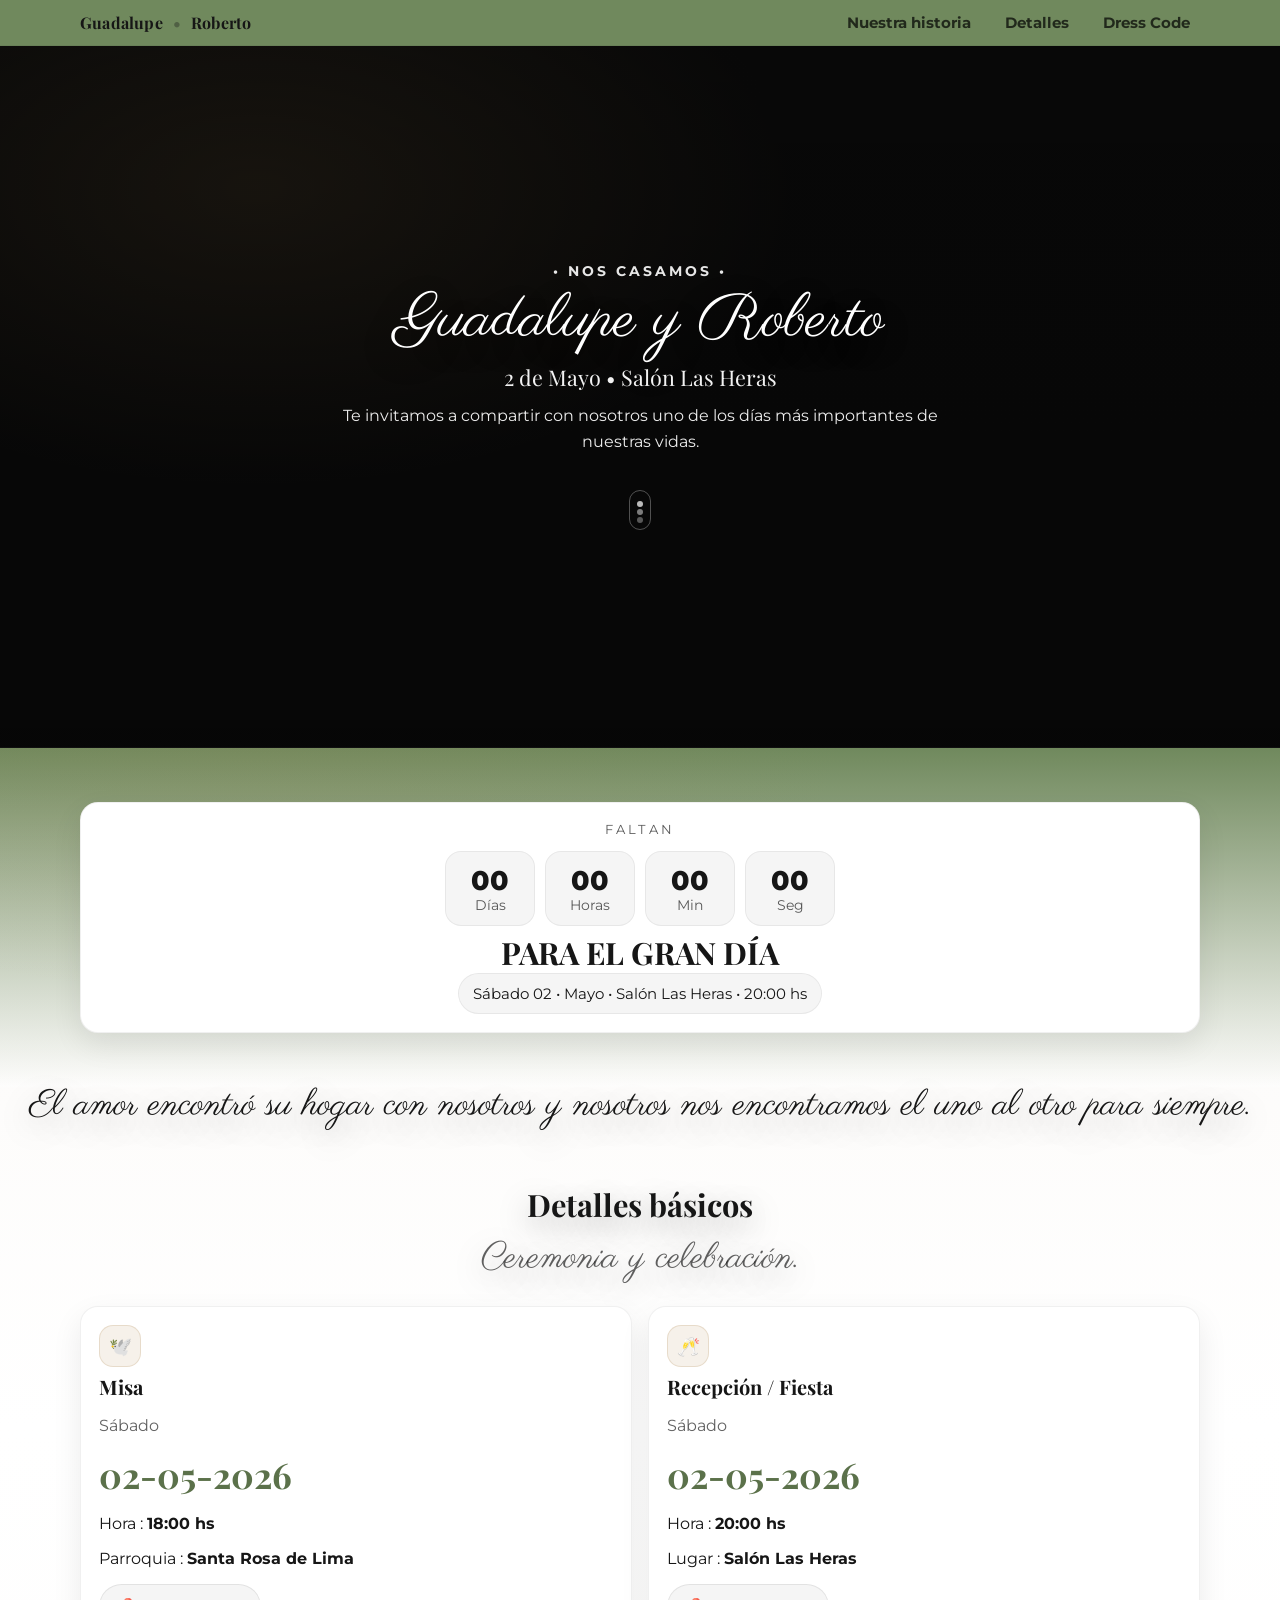
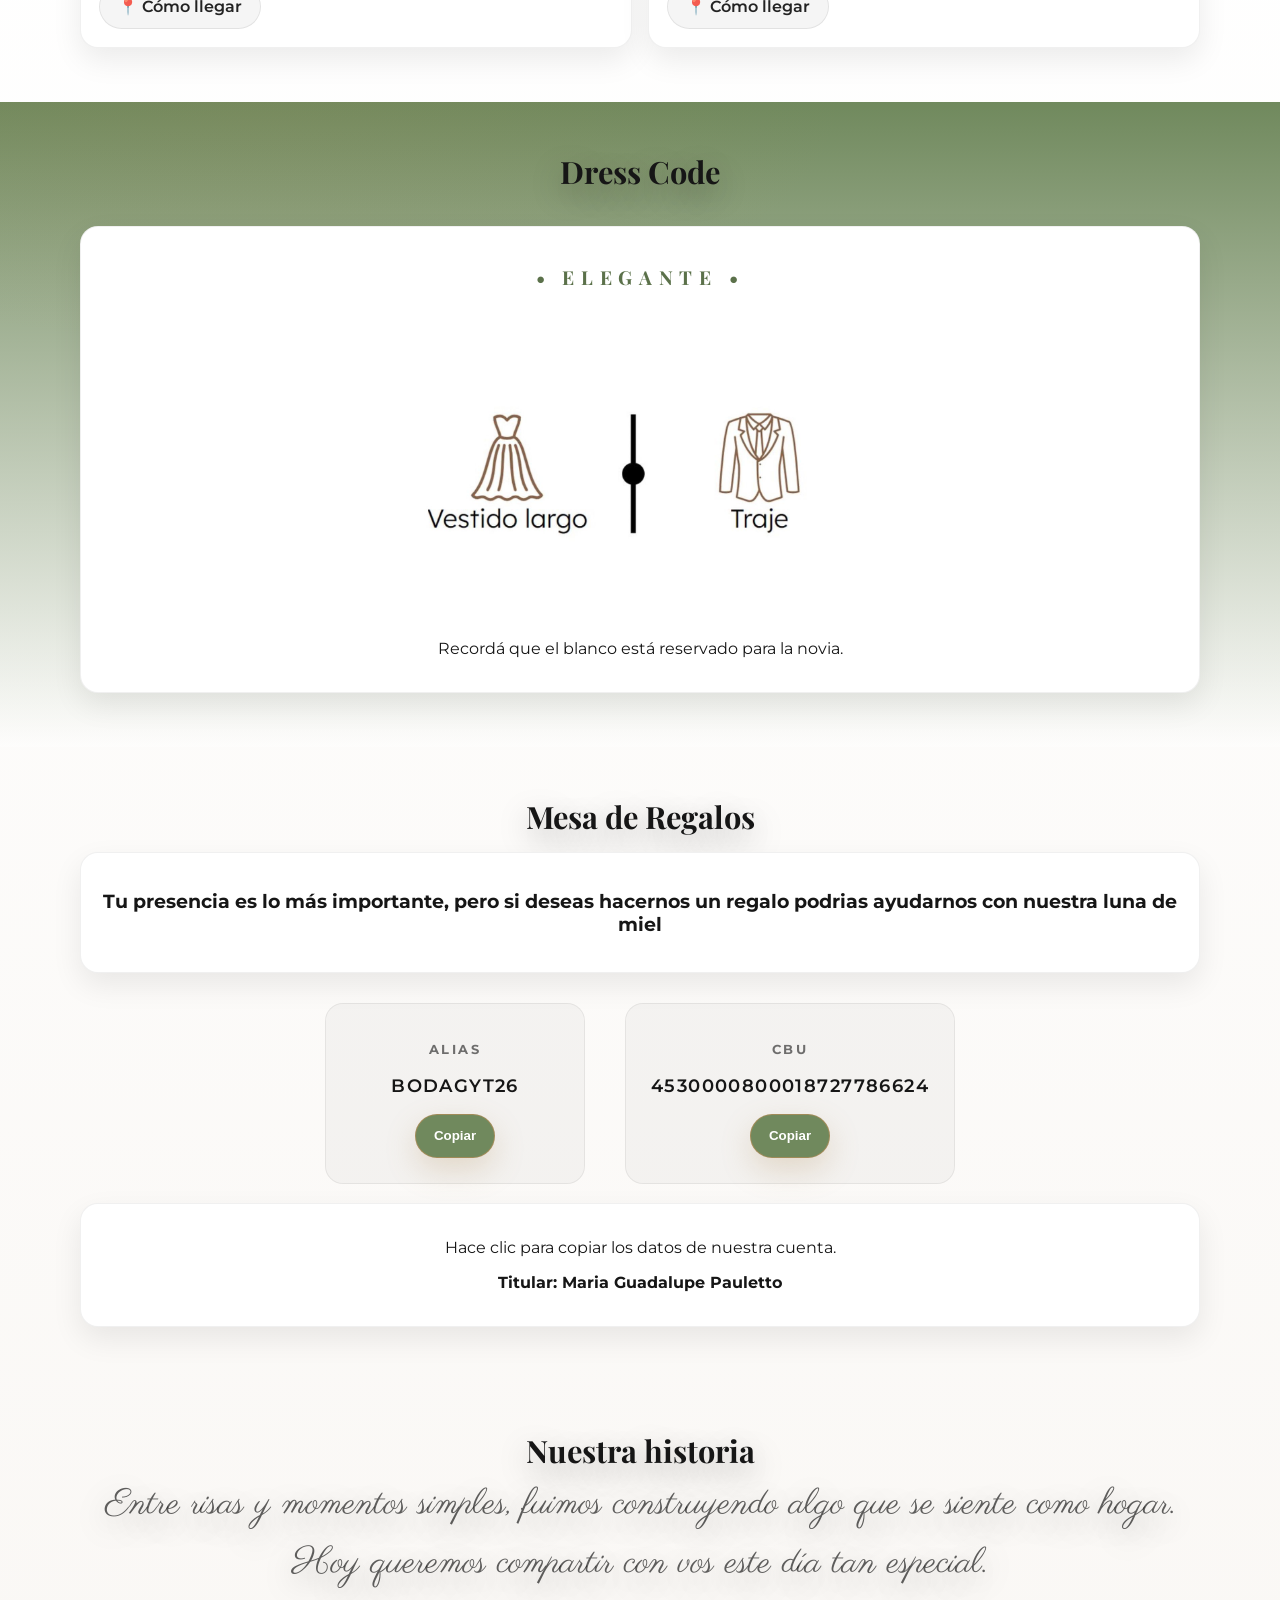
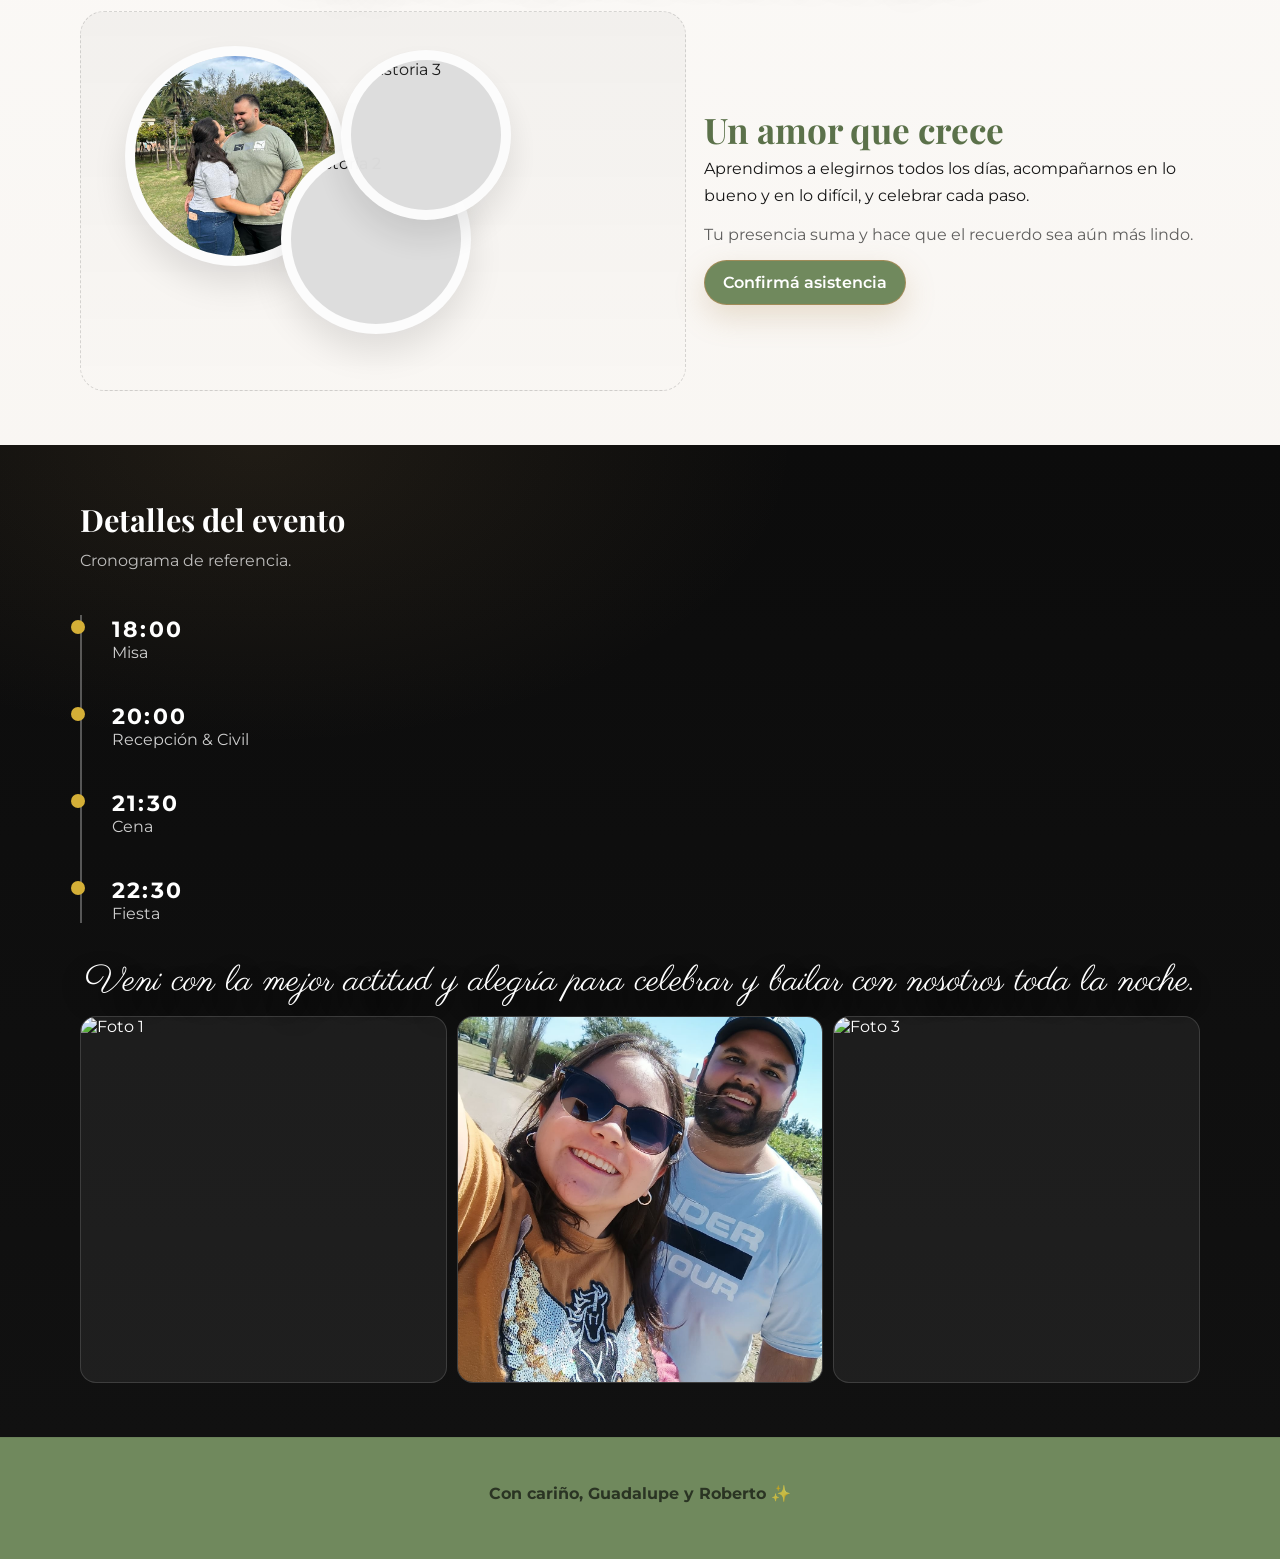
==== index.html @ 2543705d "Actualicé colores y cronograma" ====
<!DOCTYPE html>
<html lang="es">

<head>
  <meta charset="UTF-8" />
  <meta name="viewport" content="width=device-width, initial-scale=1.0" />
  <title>Invitación • Guadalupe y Roberto</title>

  <!-- Fuentes (Google Fonts) -->
  <link rel="preconnect" href="https://fonts.googleapis.com">
  <link rel="preconnect" href="https://fonts.gstatic.com" crossorigin>
  <link
    href="https://fonts.googleapis.com/css2?family=Montserrat:wght@300;400;600;700;800&family=Playfair+Display:wght@600;700&family=Parisienne&display=swap"
    rel="stylesheet">

  <!-- CSS -->
  <link rel="stylesheet" href="style.css" />
  <script>
    function copiarTexto(id, btn) {
      const texto = document.getElementById(id).innerText;

      navigator.clipboard.writeText(texto);

      btn.innerText = "Copiado ✔";
      setTimeout(() => {
        btn.innerText = "Copiar";
      }, 2000);
    }
  </script>
</head>


<body>

  <!-- TOPBAR -->
  <header class="topbar">
    <div class="container topbar__inner">
      <div class="brand">
        <span>Guadalupe</span>
        <span class="dot">•</span>
        <span>Roberto</span>
      </div>

      <nav class="nav">
        <strong><a href="#historia">Nuestra historia</a></strong>
        <strong><a href="#detalles">Detalles</a></strong>
        <strong><a href="#dresscode">Dress Code</a></strong>
      </nav>
    </div>
  </header>

  <!-- HERO -->
  <section class="hero" id="inicio">
    <div class="hero__slides">
      <div class="hero__slide is-active" style="background-image:url('Img/portada1.JPG')"></div>
      <div class="hero__slide" style="background-image:url('Img/portada2.JPG')"></div>
      <div class="hero__slide" style="background-image:url('Img/portada3.JPG')"></div>
    </div>
    <div class="hero__overlay"></div>

    <div class="container hero__content">
      <h2 class="kicker">• NOS CASAMOS •</h2>
      <h1 class="title">Guadalupe y Roberto</h1>
      <p class="subtitle">2 de Mayo • Salón Las Heras</p>
      <p class="desc">
        Te invitamos a compartir con nosotros uno de los días más importantes de nuestras vidas.
      </p>



      <div class="scrollHint" aria-hidden="true">
        <span></span><span></span><span></span>
      </div>
    </div>
  </section>

  <!-- CONTADOR -->
  <section class="section section--soft" id="contador">
    <div class="container">
      <div class="card card--center reveal">
        <p class="eyebrow">FALTAN</p>

        <div class="countdown" id="countdown">
          <div class="cdItem">
            <div class="cdNum" id="cdDays">--</div>
            <div class="cdLbl">Días</div>
          </div>
          <div class="cdItem">
            <div class="cdNum" id="cdHours">--</div>
            <div class="cdLbl">Horas</div>
          </div>
          <div class="cdItem">
            <div class="cdNum" id="cdMins">--</div>
            <div class="cdLbl">Min</div>
          </div>
          <div class="cdItem">
            <div class="cdNum" id="cdSecs">--</div>
            <div class="cdLbl">Seg</div>
          </div>
        </div>
        <div>
          <h2 class="h2">PARA EL GRAN DÍA</h2>
        </div>
        <div class="pill">
          <span>Sábado 02 • Mayo • Salón Las Heras • 20:00 hs</span>
        </div>
      </div>
    </div>
  </section>

  <section>
    <p class="center">
      El amor encontró su hogar con nosotros y nosotros nos encontramos el uno al otro para siempre.</p>
  </section>

  <!-- DETALLES BÁSICOS -->
  <section class="section" id="detalles">
    <div class="container">
      <h2 class="center h2">Detalles básicos</h2>
      <p class="center lead">Ceremonia y celebración.</p>

      <div class="grid">
        <div class="card reveal">
          <div class="iconBadge">🕊️</div>
          <div class="cardTitle">Misa</div>
          <p class="muted">Sábado</p>
          <div class="bigdate">02-05-2026</div>
          <p> Hora : <strong>18:00 hs</strong></p>
          <p> Parroquia : <strong>Santa Rosa de Lima</strong></p>
          <a class="btn btn--light" href=" https://maps.app.goo.gl/xNf3u8JidLuU6dot6?g_st=iw">📍 Cómo llegar</a>
        </div>

        <div class="card reveal">
          <div class="iconBadge">🥂</div>
          <div class="cardTitle">Recepción / Fiesta</div>
          <p class="muted">Sábado</p>
          <div class="bigdate">02-05-2026</div>
          <p> Hora : <strong>20:00 hs</strong></p>
          <p> Lugar : <strong>Salón Las Heras</strong></p>
          <a class="btn btn--light" href="https://maps.app.goo.gl/GdAaUqgBMH7FeKQg7">📍 Cómo llegar</a>
        </div>
      </div>
    </div>
  </section>

  <!-- Dress Code -->

  <section class="section section--soft" id="dresscode">
    <div class="container">

      <h2 class="h2 center">Dress Code</h2>
      <br>
      <br>
      <div class="card card--center reveal dresscode-card">

        <strong><h3 class="dresscode-title">• ELEGANTE •</h3></strong>

        <img src="Img/dresscode.png.jpeg" alt="Vestido largo y traje" class="dresscode-img">

        <p class="dresscode-text">
          Recordá que el blanco está reservado para la novia.
        </p>

      </div>

    </div>
  </section>

  <!-- mesa de regalos -->

  <section class="section" id="detalles">
    <div class="container">

      <h2 class="h2 center">Mesa de Regalos</h2>
      <br>
      <div class="card card--center reveal ">

        <h3 class="dresscode-title">Tu presencia es lo más importante, pero si deseas hacernos un regalo podrias
          ayudarnos con nuestra luna de miel</h3>
      </div>
      <div class="giftBox">

        <div class="giftItem">
          <strong><p class="giftLabel">Alias</p></strong>
          <p class="giftValue" id="aliasTexto">BODAGYT26</p>
          <button class="btn btn--primary" onclick="copiarTexto('aliasTexto', this)">
            Copiar
          </button>
        </div>

        <div class="giftItem">
          <strong><p class="giftLabel">CBU</p></strong>
          <p class="giftValue" id="cbuTexto">4530000800018727786624</p>
          <button class="btn btn--primary" onclick="copiarTexto('cbuTexto', this)">
            Copiar
          </button>
        </div>
      </div>
      <br>
      <div class="card card--center reveal">
        <p>Hace clic para copiar los datos de nuestra cuenta.</p>
        <strong><p>Titular: Maria Guadalupe Pauletto</p></strong>
      </div>
    </div>
  </section>

  <!-- HISTORIA -->
  <section class="section" id="historia">
    <div class="container">
      <h2 class=" center h2">Nuestra historia</h2>
      <p class="center lead">
        Entre risas y momentos simples, fuimos construyendo algo que se siente como hogar.
        Hoy queremos compartir con vos este día tan especial.
      </p>

      <div class="historyWrap">
        <div class="collage reveal">
          <div class="circle c1"><img src="Img/historia1.JPG" alt="Historia 1"></div>
          <div class="circle c2"><img src="Img/historia2.JPG" alt="Historia 2"></div>
          <div class="circle c3"><img src="Img/historia3.JPG" alt="Historia 3"></div>
        </div>

        <div class="storyText reveal">
          <h3 class="bigdate">Un amor que crece</h3>
          <p>
            Aprendimos a elegirnos todos los días, acompañarnos en lo bueno y en lo difícil,
            y celebrar cada paso.
          </p>
          <p class="muted">
            Tu presencia suma y hace que el recuerdo sea aún más lindo.
          </p>

          <a class="btn btn--primary" href="https://forms.gle/HTMmEXNotZBisCYw6" target="_blank" rel="noopener">
            Confirmá asistencia
          </a>
        </div>
      </div>
    </div>
  </section>

  <!-- DETALLES DEL EVENTO (TABLA + FOTO) -->
  <section class="section section--dark" id="cronograma">
    <div class="container">
      <h2 class="h2">Detalles del evento</h2>
      <p class="lead">Cronograma de referencia.</p>

      <div class="timeline">

  <div class="timeline-item">
    <div class="timeline-hour">18:00</div>
    <div class="timeline-event">Misa</div>
  </div>

  <div class="timeline-item">
    <div class="timeline-hour">20:00</div>
    <div class="timeline-event">Recepción & Civil</div>
  </div>

  <div class="timeline-item">
    <div class="timeline-hour">21:30</div>
    <div class="timeline-event">Cena</div>
  </div>

    <div class="timeline-item">
    <div class="timeline-hour">22:30</div>
    <div class="timeline-event">Fiesta</div>
  </div>

</div>

<strong><p class="center">Veni con la mejor actitud y alegría para celebrar y bailar con nosotros toda la noche.</p></strong>

      <div class="strip reveal">
        <img src="Img/strip1.JPG" alt="Foto 1">
        <img src="Img/strip2.JPG" alt="Foto 2">
        <img src="Img/strip3.JPG" alt="Foto 3">
      </div>
    </div>
  </section>

  <footer class="fondo_verde">
    <div class="container">
      <strong>
        <p class="muted">Con cariño, Guadalupe y Roberto ✨</p>
      </strong>
    </div>
  </footer>

  <!-- JS (suave y simple) -->
  <script>
    // SLIDES HERO
    const slides = document.querySelectorAll('.hero__slide');
    let idx = 0;
    setInterval(() => {
      slides[idx].classList.remove('is-active');
      idx = (idx + 1) % slides.length;
      slides[idx].classList.add('is-active');
    }, 4500);

    // COUNTDOWN (2 Mayo 2026 20:00 Argentina)
    const target = new Date('2026-05-02T20:00:00-03:00').getTime();
    const d = document.getElementById('cdDays');
    const h = document.getElementById('cdHours');
    const m = document.getElementById('cdMins');
    const s = document.getElementById('cdSecs');

    function tick() {
      const now = Date.now();
      let diff = Math.max(0, target - now);

      const days = Math.floor(diff / (1000 * 60 * 60 * 24));
      diff -= days * (1000 * 60 * 60 * 24);
      const hours = Math.floor(diff / (1000 * 60 * 60));
      diff -= hours * (1000 * 60 * 60);
      const mins = Math.floor(diff / (1000 * 60));
      diff -= mins * (1000 * 60);
      const secs = Math.floor(diff / 1000);

      d.textContent = String(days).padStart(2, '0');
      h.textContent = String(hours).padStart(2, '0');
      m.textContent = String(mins).padStart(2, '0');
      s.textContent = String(secs).padStart(2, '0');
    }
    tick();
    setInterval(tick, 1000);

    // REVEAL (animación al scrollear)
    const rev = document.querySelectorAll('.reveal');
    const io = new IntersectionObserver((entries) => {
      entries.forEach(e => {
        if (e.isIntersecting) e.target.classList.add('is-visible');
      });
    }, { threshold: 0.14 });
    rev.forEach(el => io.observe(el));
  </script>

</body>

</html>
---- style.css ----
:root{
  --bg:#f6f2ed;
  --paper:#fbf8f3;
  --ink:#161616;
  --muted:rgba(0,0,0,.62);
  --soft:rgba(0,0,0,.08);
  --gold:#b08d57;
  --accent:#2a2a2a;
  --card:#ffffff;
  --shadow: 0 12px 30px rgba(0,0,0,.08);
  --radius: 18px;
  --radius2: 24px;
  --max: 1120px;
}

*{box-sizing:border-box}
html,body{margin:0;padding:0}
body{
  font-family: "Montserrat", system-ui, -apple-system, Segoe UI, Roboto, Arial;
  color:var(--ink);
  background:
    radial-gradient(1200px 600px at 20% -10%, rgba(176,141,87,.10), transparent 60%),
    radial-gradient(1200px 600px at 80% 0%, rgba(0,0,0,.06), transparent 60%),
    linear-gradient(180deg, var(--bg), #ffffff 30%, var(--bg));
}

.timeline{
  position:relative;
  margin-top:40px;
  padding-left:30px;
  border-left:2px solid rgba(255,255,255,.3);
}

.timeline-item{
  margin-bottom:40px;
  position:relative;
}

.timeline-item::before{
  content:"";
  position:absolute;
  left:-41px;
  top:5px;
  width:14px;
  height:14px;
  border-radius:50%;
  background:#d4af37;
}

.timeline-hour{
  font-size:1.4rem;
  font-weight:700;
  letter-spacing:.1em;
}

.timeline-event{
  font-size:1rem;
  opacity:.8;
}

.fondo_verde{
  background:#70895d;
}

a{color:inherit}
.container{width:min(var(--max), calc(100% - 36px)); margin:0 auto}

/* Topbar */
.topbar{
  position:sticky; top:0; z-index:50;
  backdrop-filter:saturate(160%) blur(10px);
  background:#70895d;
  border-bottom:1px solid rgba(0,0,0,.06);
}

.centro{
  text-align: center;
 }
.center{
  text-align: center;
  font-family:"Parisienne", cursive;
  font-size: clamp(0.8rem, 2.8vw, 2.6rem);
  font-weight:400;
  margin:0 0 10px;
  line-height:1.05;
  text-shadow: 0 10px 30px rgba(0,0,0,.35);
}

.topbar__inner{
  display:flex; align-items:center; justify-content:space-between;
  padding:12px 0;
  gap:14px;
}
.brand{
  display:flex; align-items:center; gap:10px;
  font-family:"Playfair Display", serif;
  letter-spacing:.2px;
  font-weight:700;
}
.brand .dot{opacity:.35}
.nav{display:flex; gap:14px; flex-wrap:wrap; justify-content:flex-end}
.nav a{
  text-decoration:none;
  font-size:.92rem;
  color:rgba(0,0,0,.70);
  padding:8px 10px;
  border-radius:999px;
  transition:.2s ease;
}
.nav a:hover{background:rgba(0,0,0,.05); color:rgba(0,0,0,.85)}

/* Hero */
.hero{
  position:relative;
  min-height: 78vh;
  display:grid;
  align-items:center;
  overflow:hidden;
  border-bottom: 1px solid rgba(0,0,0,.08);
  background:#111;
}
.hero__slides{position:absolute; inset:0}
.hero__slide{
  position:absolute; inset:0;
  background-size:cover;
  background-position:center;
  opacity:0;
  transition:opacity 1.2s ease;
  transform:scale(1.03);
  filter:saturate(105%);
}
.hero__slide.is-active{opacity:1}
.hero__overlay{
  position:absolute; inset:0;
  background:
    linear-gradient(180deg, rgba(0,0,0,.55), rgba(0,0,0,.62)),
    radial-gradient(900px 500px at 20% 20%, rgba(176,141,87,.22), transparent 60%);
}
.hero__content{
  position:relative;
  padding:64px 0;
  text-align:center;
  color:#fff;
}
.kicker{
  letter-spacing:.22em;
  text-transform:uppercase;
  font-size:.86rem;
  opacity:.9;
  margin:0 0 10px;
}
.title{
  font-family:"Parisienne", cursive;
  font-size: clamp(2.8rem, 4.8vw, 4.6rem);
  font-weight:400;
  margin:0 0 10px;
  line-height:1.05;
  text-shadow: 0 10px 30px rgba(0,0,0,.35);
}
.subtitle{
  font-family:"Playfair Display", serif;
  font-size: clamp(1.1rem, 1.8vw, 1.35rem);
  margin:0 0 12px;
  opacity:.95;
}
.desc{
  margin: 0 auto 22px;
  max-width: 58ch;
  opacity:.92;
  line-height:1.6;
  font-size:1rem;
}
.ctaRow{display:flex; gap:12px; justify-content:center; flex-wrap:wrap}
.btn{
  display:inline-flex; align-items:center; justify-content:center;
  gap:8px;
  border-radius:999px;
  padding:12px 18px;
  font-weight:600;
  text-decoration:none;
  border:1px solid transparent;
  cursor:pointer;
  transition:.2s ease;
  user-select:none;
  min-height:44px;
}
.btn--primary{
  background:#70895d;

  color:#fff;
  border-color: rgba(176,141,87,.75);
  box-shadow: 0 12px 30px rgba(176,141,87,.25);
}
.btn--primary:hover{transform:translateY(-1px); filter:brightness(1.03)}
.btn--ghost{
  background: rgba(255,255,255,.10);
  color:#fff;
  border-color: rgba(255,255,255,.25);
}
.btn--ghost:hover{background: rgba(255,255,255,.16)}
.btn--light{
  background: rgba(0,0,0,.04);
  border-color: rgba(0,0,0,.08);
  color: rgba(0,0,0,.86);
}
.btn--light:hover{background: rgba(0,0,0,.06)}

.scrollHint{
  margin: 36px auto 0;
  width: 22px;
  height: 40px;
  border-radius: 999px;
  border: 1px solid rgba(255,255,255,.35);
  position:relative;
  opacity:.85;
}
.scrollHint span{
  position:absolute; left:50%; transform:translateX(-50%);
  width:6px; height:6px; border-radius:50%;
  background:rgba(255,255,255,.85);
  animation: dot 1.6s infinite;
}
.scrollHint span:nth-child(1){top:10px}
.scrollHint span:nth-child(2){top:18px; animation-delay:.15s; opacity:.65}
.scrollHint span:nth-child(3){top:26px; animation-delay:.3s; opacity:.45}
@keyframes dot{ 0%{transform:translate(-50%,0)} 60%{transform:translate(-50%,8px)} 100%{transform:translate(-50%,0)} }

/* Sections */
.section{padding: 54px 0}
.section--soft{
  background:
    radial-gradient(1000px 420px at 20% 0%, rgba(176,141,87,.10), transparent 60%),
    linear-gradient(180deg, #70895d, rgba(255,255,255,.35));
}
.section--dark{
  background:
    radial-gradient(900px 500px at 20% 0%, rgba(176,141,87,.12), transparent 60%),
    linear-gradient(180deg, #0c0c0c, #111);
  color:#fff;
}

.h2{
  font-family:"Playfair Display", serif;
  font-weight:700;
  margin:0;
  font-size: clamp(1.7rem, 2.4vw, 2.15rem);
}
.lead{
  margin: 8px 0 18px;
  color: var(--muted);
  line-height:1.65;
  max-width: 70ch;
}
.section--dark .lead{color:rgba(255,255,255,.72)}
.muted{color: var(--muted)}
.section--dark .muted{color:rgba(255,255,255,.70)}

.grid{
  display:grid;
  grid-template-columns: repeat(2, minmax(0,1fr));
  gap:16px;
}

.card{
  background: var(--card);
  border: 1px solid rgba(0,0,0,.06);
  border-radius: var(--radius);
  padding: 18px;
  box-shadow: var(--shadow);
}
.section--dark .card{
  background: rgba(255,255,255,.06);
  border-color: rgba(255,255,255,.12);
  box-shadow:none;
}
.card--center{text-align:center}
.cardTitle{
  font-family:"Playfair Display", serif;
  margin: 6px 0 8px;
  font-size:1.25rem;
  font-weight:700;
}
.eyebrow{
  text-transform:uppercase;
  letter-spacing:.24em;
  font-size:.82rem;
  margin:0;
  opacity:.7;
}

/* Countdown */
.countdown{
  display:flex; justify-content:center; gap:10px; flex-wrap:wrap;
  margin: 14px 0 6px;
}
.cdItem{
  min-width: 90px;
  padding:12px 12px;
  border-radius: 16px;
  background: rgba(0,0,0,.04);
  border: 1px solid rgba(0,0,0,.06);
}
.section--dark .cdItem{
  background: rgba(255,255,255,.06);
  border-color: rgba(255,255,255,.12);
}
.cdNum{font-size:1.7rem; font-weight:800}
.cdLbl{font-size:.86rem; opacity:.70}

.pill{
  display:inline-flex; align-items:center; gap:10px;
  padding: 10px 14px;
  border-radius: 999px;
  background: rgba(0,0,0,.04);
  border: 1px solid rgba(0,0,0,.06);
  font-size:.95rem;
}
.section--dark .pill{
  background: rgba(255,255,255,.06);
  border-color: rgba(255,255,255,.12);
}
.pillDot{
  width:10px; height:10px;
  border-radius:50%;
  background: rgba(176,141,87,.95);
  box-shadow: 0 0 0 6px rgba(176,141,87,.12);
}

.iconBadge{
  width:42px; height:42px;
  display:grid; place-items:center;
  border-radius: 14px;
  background: rgba(176,141,87,.12);
  border: 1px solid rgba(176,141,87,.22);
  font-size:1.15rem;
}
.bigdate{
  font-family:"Playfair Display", serif;
  font-size:2.2rem;
  font-weight:700;
  margin: 8px 0 2px;
  color: #5b714a;
}

/* Save the date */
.saveGrid{
  margin-top: 10px;
  display:grid;
  grid-template-columns: repeat(3, minmax(0,1fr));
  gap:14px;
}
.saveItem{
  border-radius: var(--radius);
  padding: 16px;
  background: rgba(255,255,255,.70);
  border: 1px solid rgba(0,0,0,.06);
  box-shadow: var(--shadow);
  text-align:center;
}
.saveIcon{font-size:1.25rem}
.saveTitle{margin:8px 0 4px; font-weight:700}
.saveVal{margin:0; opacity:.85}
.saveItem .btn{margin-top:10px}

/* Historia */
.historyWrap{
  display:grid;
  grid-template-columns: 1.1fr .9fr;
  gap: 18px;
  align-items:center;
}
.collage{
  position:relative;
  min-height: 380px;
  border-radius: var(--radius2);
  background: linear-gradient(180deg, rgba(0,0,0,.03), rgba(0,0,0,.00));
  border: 1px dashed rgba(0,0,0,.14);
  overflow:hidden;
}
.circle{
  position:absolute;
  border-radius: 999px;
  overflow:hidden;
  border: 10px solid rgba(255,255,255,.9);
  box-shadow: 0 18px 34px rgba(0,0,0,.10);
  background:#ddd;
}
.circle img{width:100%; height:100%; object-fit:cover; display:block}
.c1{width:220px; height:220px; top:34px; left:44px}
.c2{width:190px; height:190px; top:132px; left:200px}
.c3{width:170px; height:170px; top:38px; left:260px; opacity:.98}
.storyText .scriptSide{
  font-family:"Parisienne", cursive;
  font-size:2.2rem;
  margin: 0 0 10px;
  color: rgba(176,141,87,.95);
}
.storyText p{margin: 0 0 12px; line-height:1.7}

/* Tabla / media */
.detailsTable{width:100%; border-collapse:collapse; min-width:520px;}
.detailsTable th, .detailsTable td{
  padding: 12px 10px;
  text-align:left;
  border-bottom: 1px solid rgba(255,255,255,.12);
}
.detailsTable th{opacity:.85; font-size:.92rem}
.detailsTable td{opacity:.92}
.tableWrap{overflow:auto;}

.darkMedia{
  border-radius: var(--radius2);
  overflow:hidden;
  border: 1px solid rgba(255,255,255,.12);
  background: rgba(255,255,255,.06);
  min-height: 320px;
}
.darkMedia img{
  width:100%; height:100%;
  object-fit:cover;
  display:block;
  filter:saturate(105%);
}

/* Strip */
.strip{
  margin-top: 16px;
  display:grid;
  grid-template-columns: repeat(auto-fit, minmax(140px, 1fr));
  gap: 10px;
}
.strip img{
  width:100%;
  aspect-ratio: 1/1;
  object-fit:cover;
  border-radius: 16px;
  border: 1px solid rgba(255,255,255,.14);
  background: rgba(255,255,255,.06);
}

/* Ubicación */
.locationGrid{
  display:grid;
  grid-template-columns: .9fr 1.1fr;
  gap: 16px;
  align-items:stretch;
}
.mapFrame{
  border-radius: var(--radius2);
  overflow:hidden;
  border: 1px solid rgba(0,0,0,.06);
  box-shadow: var(--shadow);
  background:#fff;
  min-height: 360px;
}
.mapFrame iframe{width:100%; height:100%; border:0}

footer{
  padding: 30px 0 40px;
  text-align:center;
  background: rgba(0,0,0,.02);
  border-top: 1px solid rgba(0,0,0,.06);
}

/* Reveal */
.reveal{opacity:0; transform: translateY(12px); transition: .6s ease}
.reveal.is-visible{opacity:1; transform: translateY(0)}

/* Responsive */
@media (max-width: 1024px){
  .grid{grid-template-columns:1fr}
  .historyWrap{grid-template-columns:1fr}
  .locationGrid{grid-template-columns:1fr}
  .strip{grid-template-columns: repeat(3, minmax(0,1fr))}
  .darkMedia{min-height:260px}
  .mapFrame{min-height:320px}
}
@media (max-width: 520px){
  .nav{display:none}
  .hero{min-height:66vh}
  .hero__content{padding:46px 0 40px}
  .title{padding:0 10px}
  .desc{padding:0 14px}
  .btn{width:min(320px,100%)}

  .saveGrid{grid-template-columns:1fr}

  .collage{min-height: 340px}
  .c1{width:170px; height:170px; top:18px; left:12px}
  .c3{width:140px; height:140px; top:18px; left:190px}
  .c2{width:160px; height:160px; top:150px; left:120px}

  .mapFrame{min-height:280px}
}

/* ===== DRESS CODE ===== */

.dresscode-card

.dresscode-title{
  font-family:"Playfair Display", serif;
  letter-spacing:.35em;
  font-size:1.2rem;
  margin-bottom:30px;
  color:#5b714a;
}

.dresscode-img{
  width:40%;
}

/* ===== MESA DE REGALOS ===== */

.giftBox{
  margin-top:30px;
  display:flex;
  justify-content:center;
  gap:40px;
  flex-wrap:wrap;
}

.giftItem{
  text-align:center;
  padding:25px;
  border-radius:18px;
  background:rgba(0,0,0,.03);
  border:1px solid rgba(0,0,0,.06);
  min-width:260px;
}

.giftLabel{
  font-size:.8rem;
  letter-spacing:.2em;
  text-transform:uppercase;
  opacity:.6;
  margin-bottom:8px;
}

.giftValue{
  font-size:1.1rem;
  font-weight:600;
  letter-spacing:.08em;
  margin-bottom:18px;
}
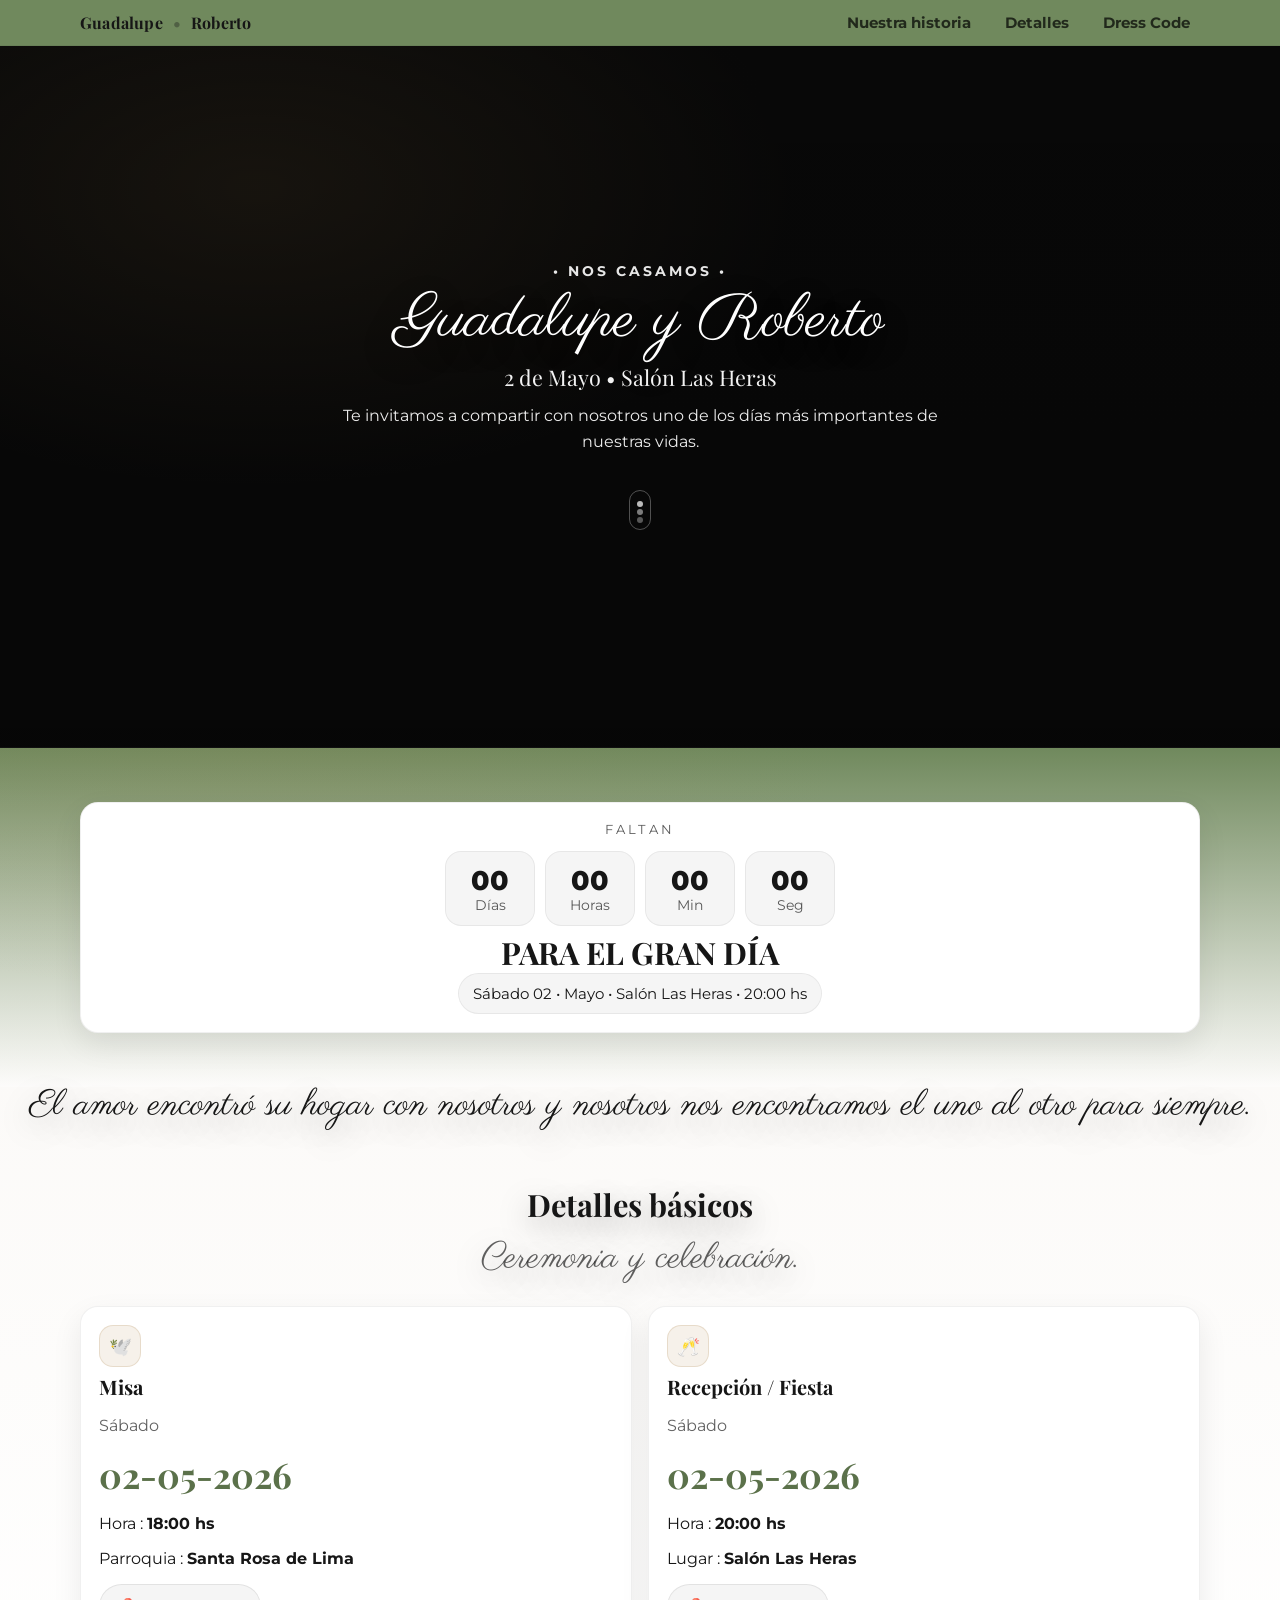
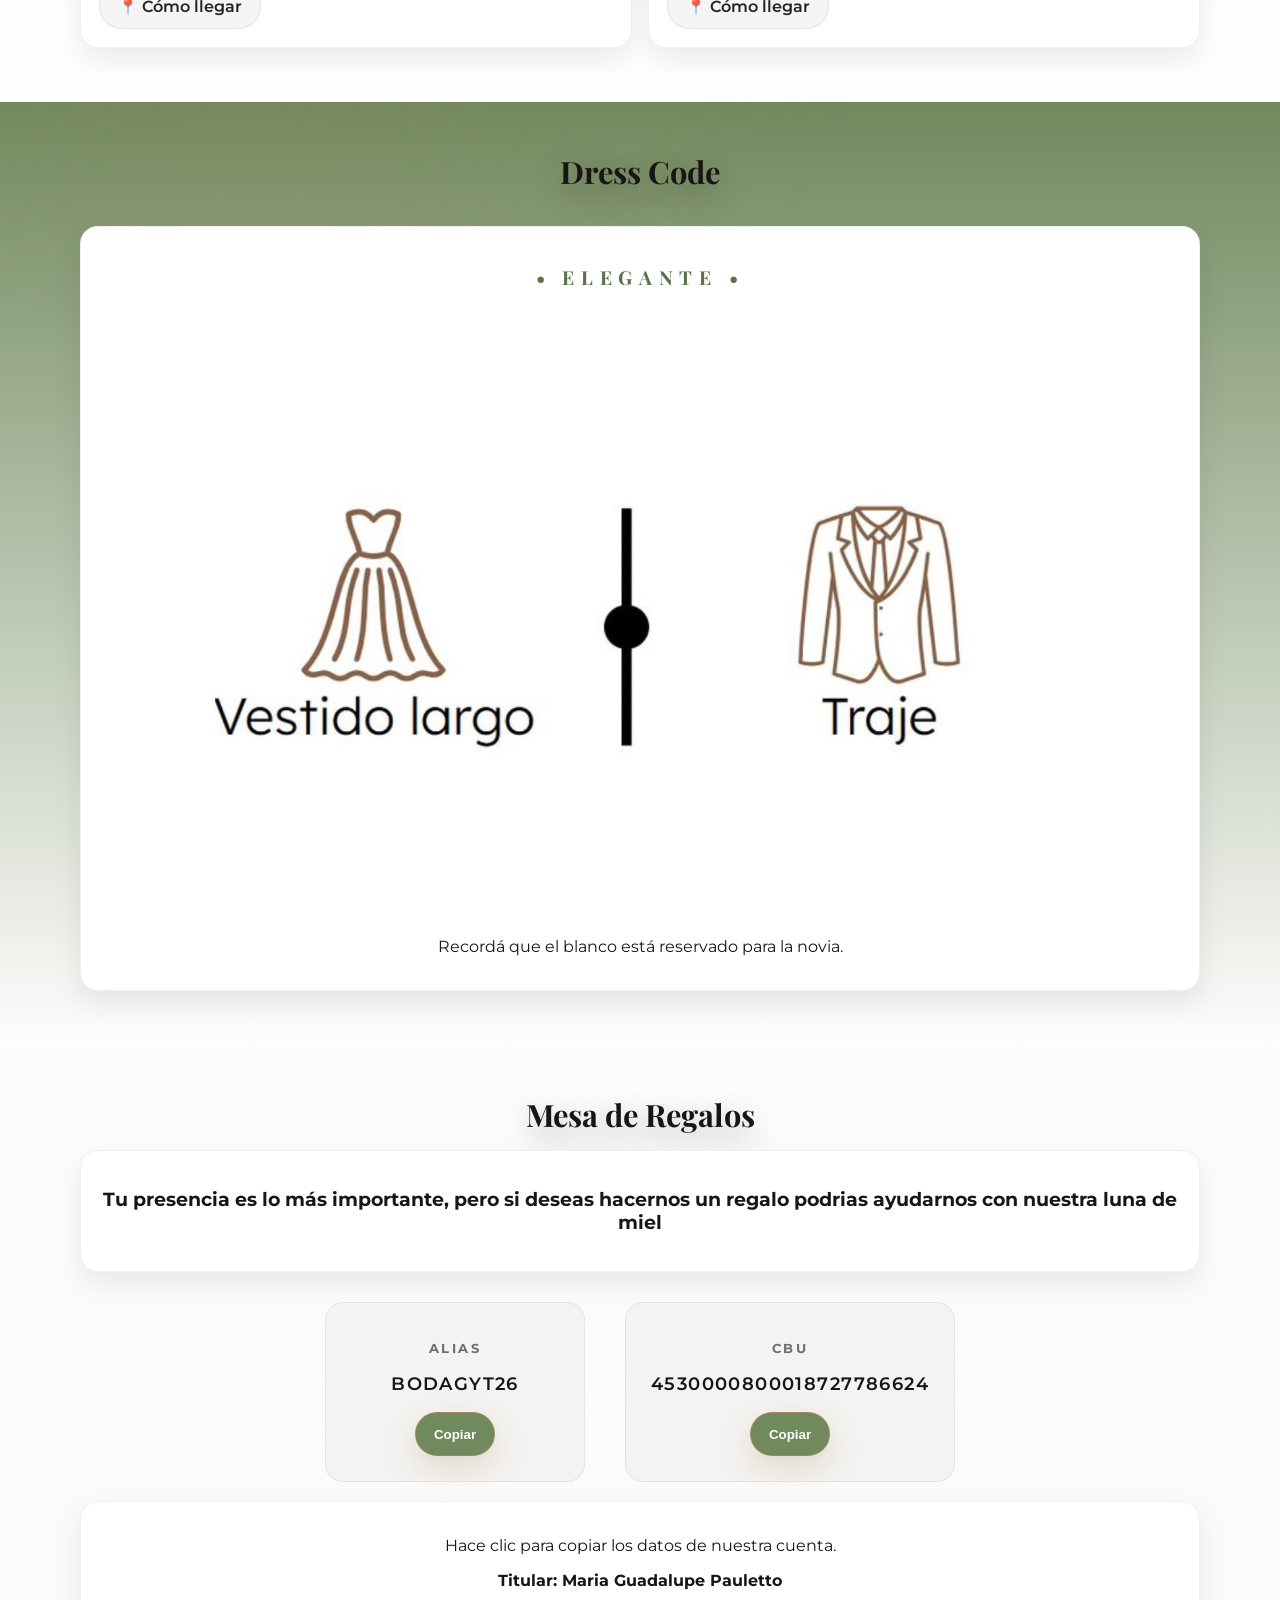
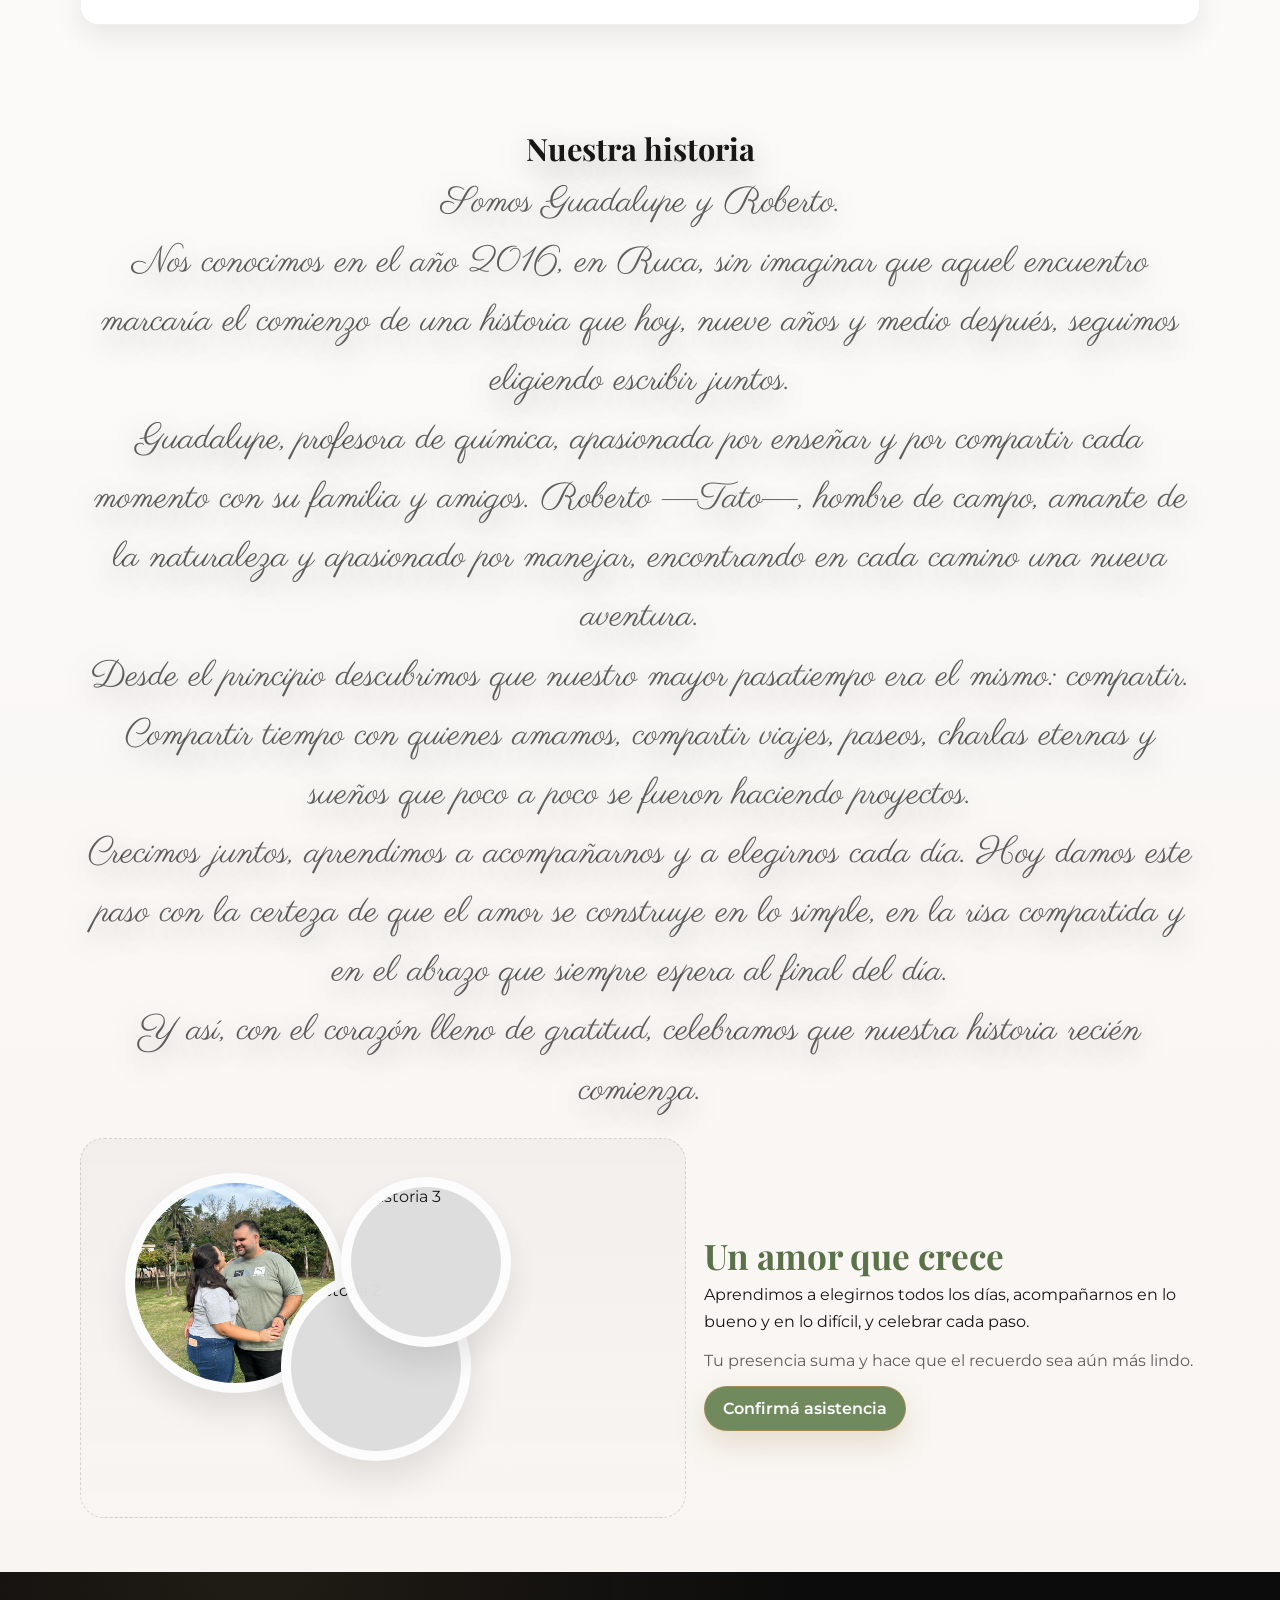
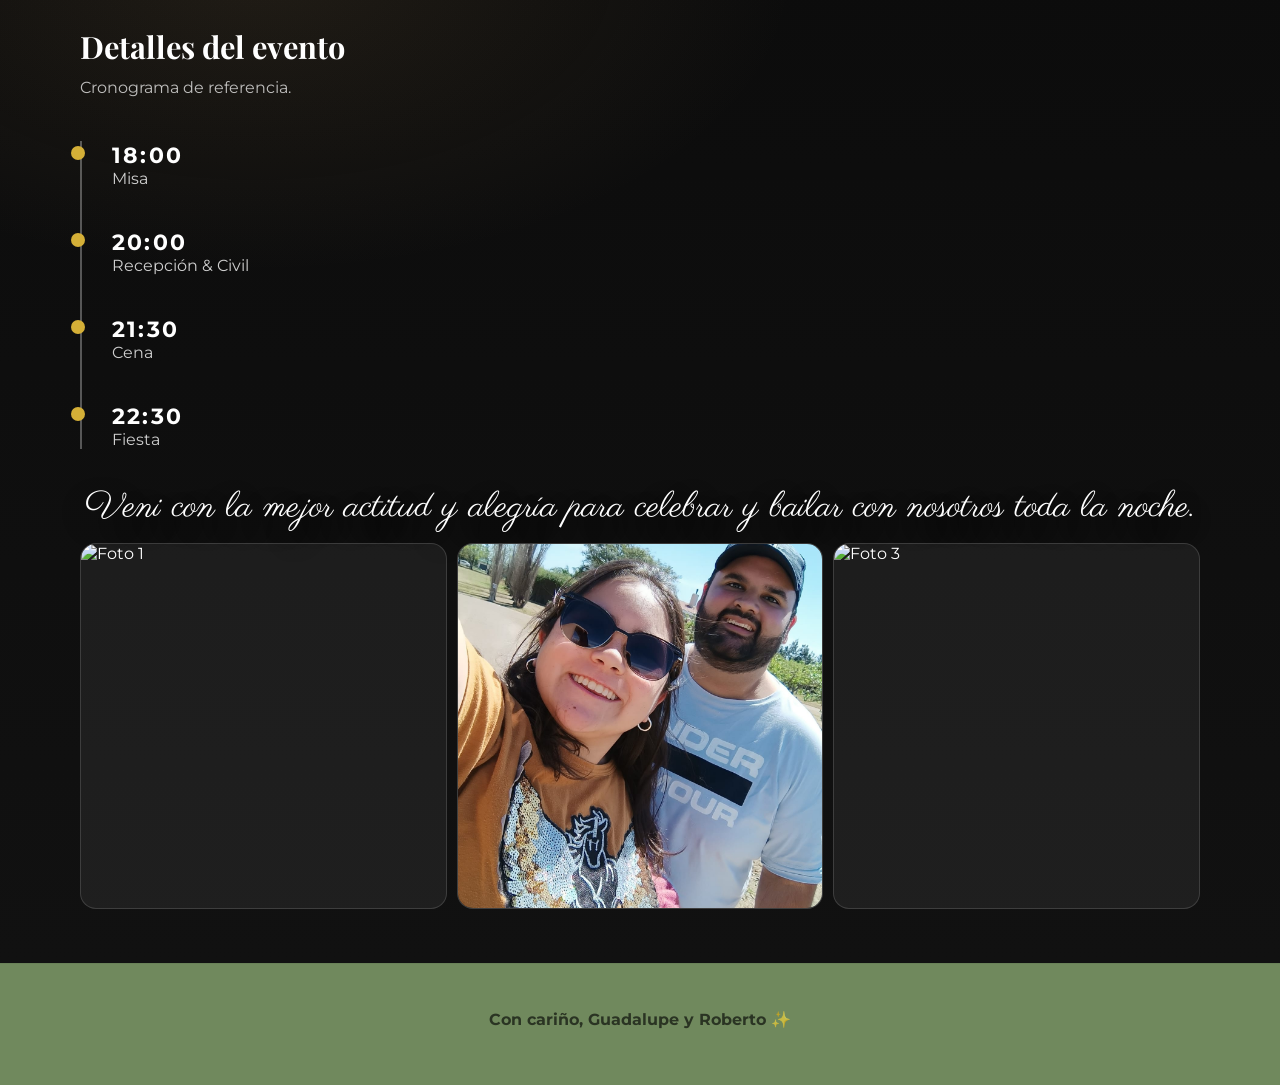
==== commit 3074e9b0: "agregar contenido a la historia" ====
--- a/index.html
+++ b/index.html
@@ -209,8 +209,22 @@
     <div class="container">
       <h2 class=" center h2">Nuestra historia</h2>
       <p class="center lead">
-        Entre risas y momentos simples, fuimos construyendo algo que se siente como hogar.
-        Hoy queremos compartir con vos este día tan especial.
+        Somos Guadalupe y Roberto. 
+        <br>
+        Nos conocimos en el año 2016, en Ruca, sin imaginar que aquel encuentro marcaría el comienzo de una historia que hoy, nueve años y medio después, seguimos eligiendo escribir juntos. 
+        <br>
+
+        Guadalupe, profesora de química, apasionada por enseñar y por compartir cada momento con su familia y amigos.
+        Roberto —Tato—, hombre de campo, amante de la naturaleza y apasionado por manejar, encontrando en cada camino una nueva aventura. 
+        <br>
+
+        Desde el principio descubrimos que nuestro mayor pasatiempo era el mismo: compartir. Compartir tiempo con quienes amamos, compartir viajes, paseos, charlas eternas y sueños que poco a poco se fueron haciendo proyectos. 
+        <br>
+
+        Crecimos juntos, aprendimos a acompañarnos y a elegirnos cada día. Hoy damos este paso con la certeza de que el amor se construye en lo simple, en la risa compartida y en el abrazo que siempre espera al final del día. 
+        <br>
+
+        Y así, con el corazón lleno de gratitud, celebramos que nuestra historia recién comienza.
       </p>
 
       <div class="historyWrap">
--- a/style.css
+++ b/style.css
@@ -506,7 +506,7 @@
 }
 
 .dresscode-img{
-  width:40%;
+  width:80%;
 }
 
 /* ===== MESA DE REGALOS ===== */
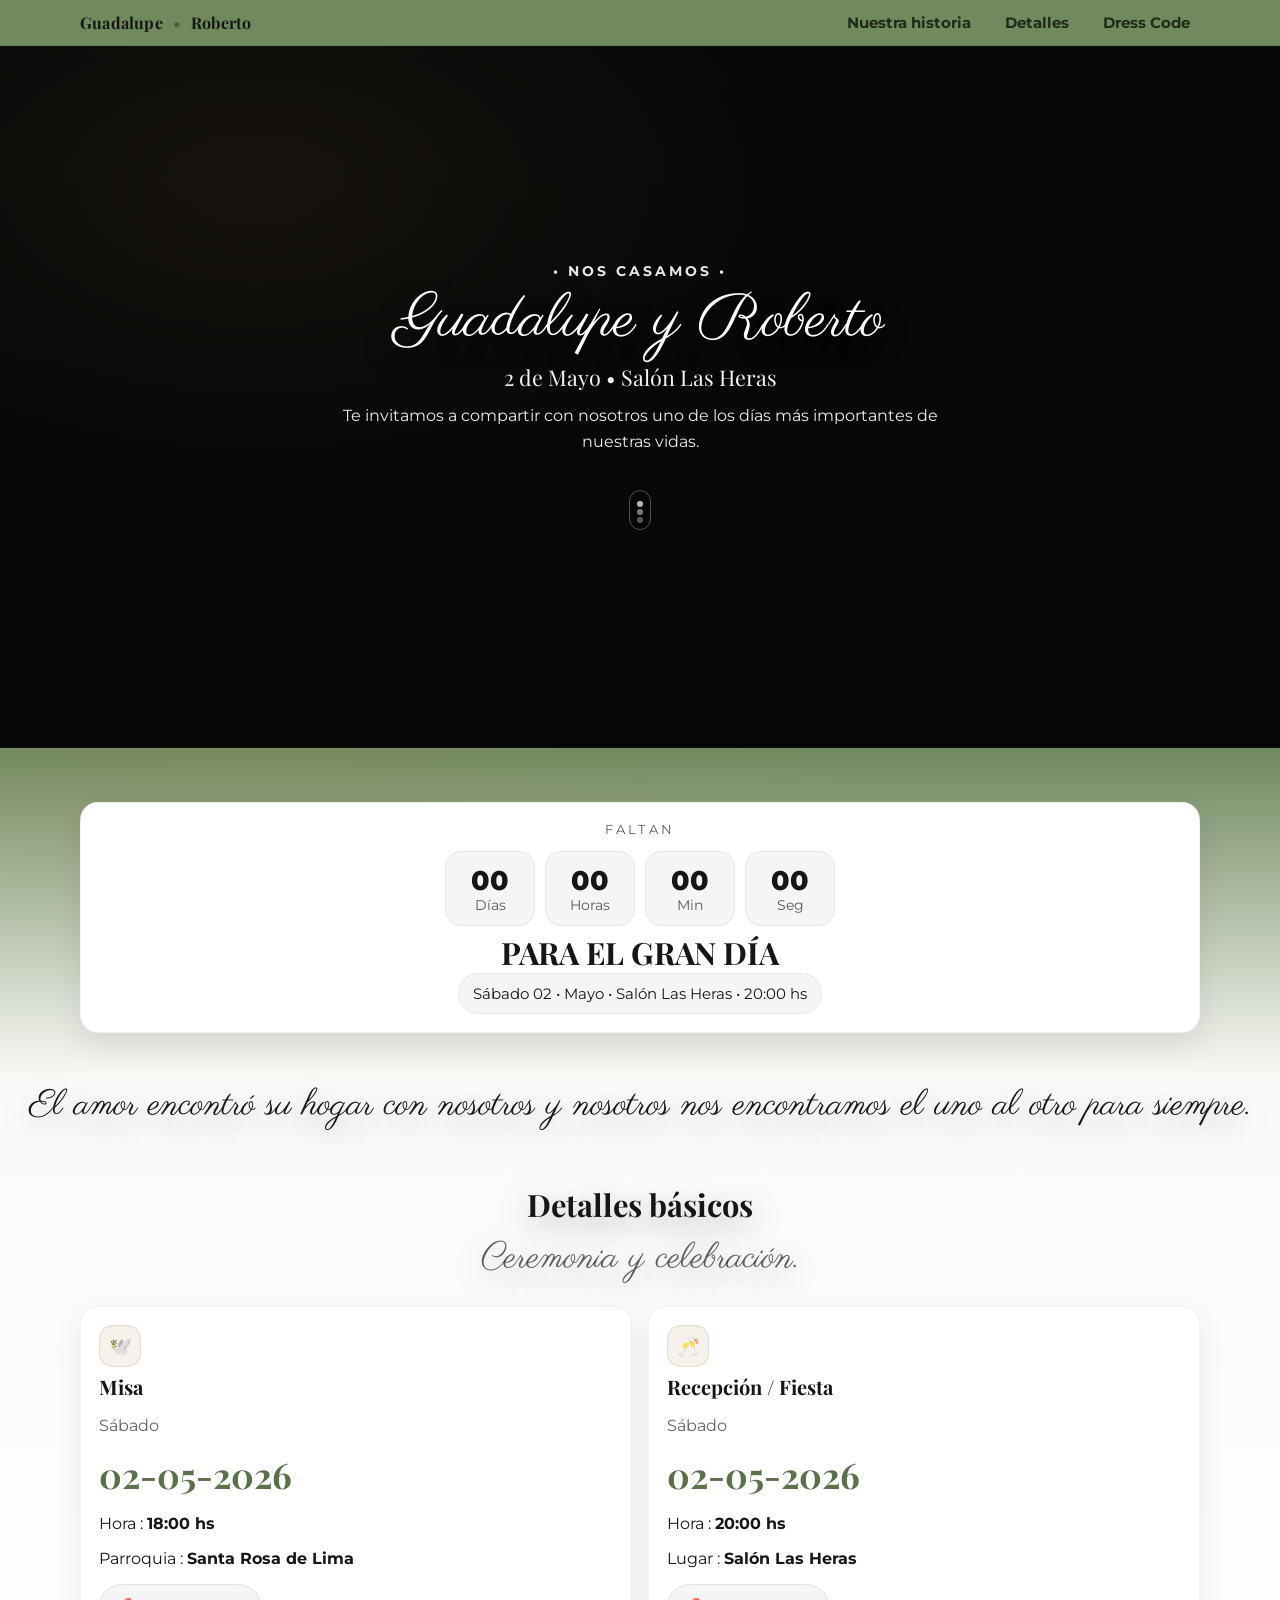
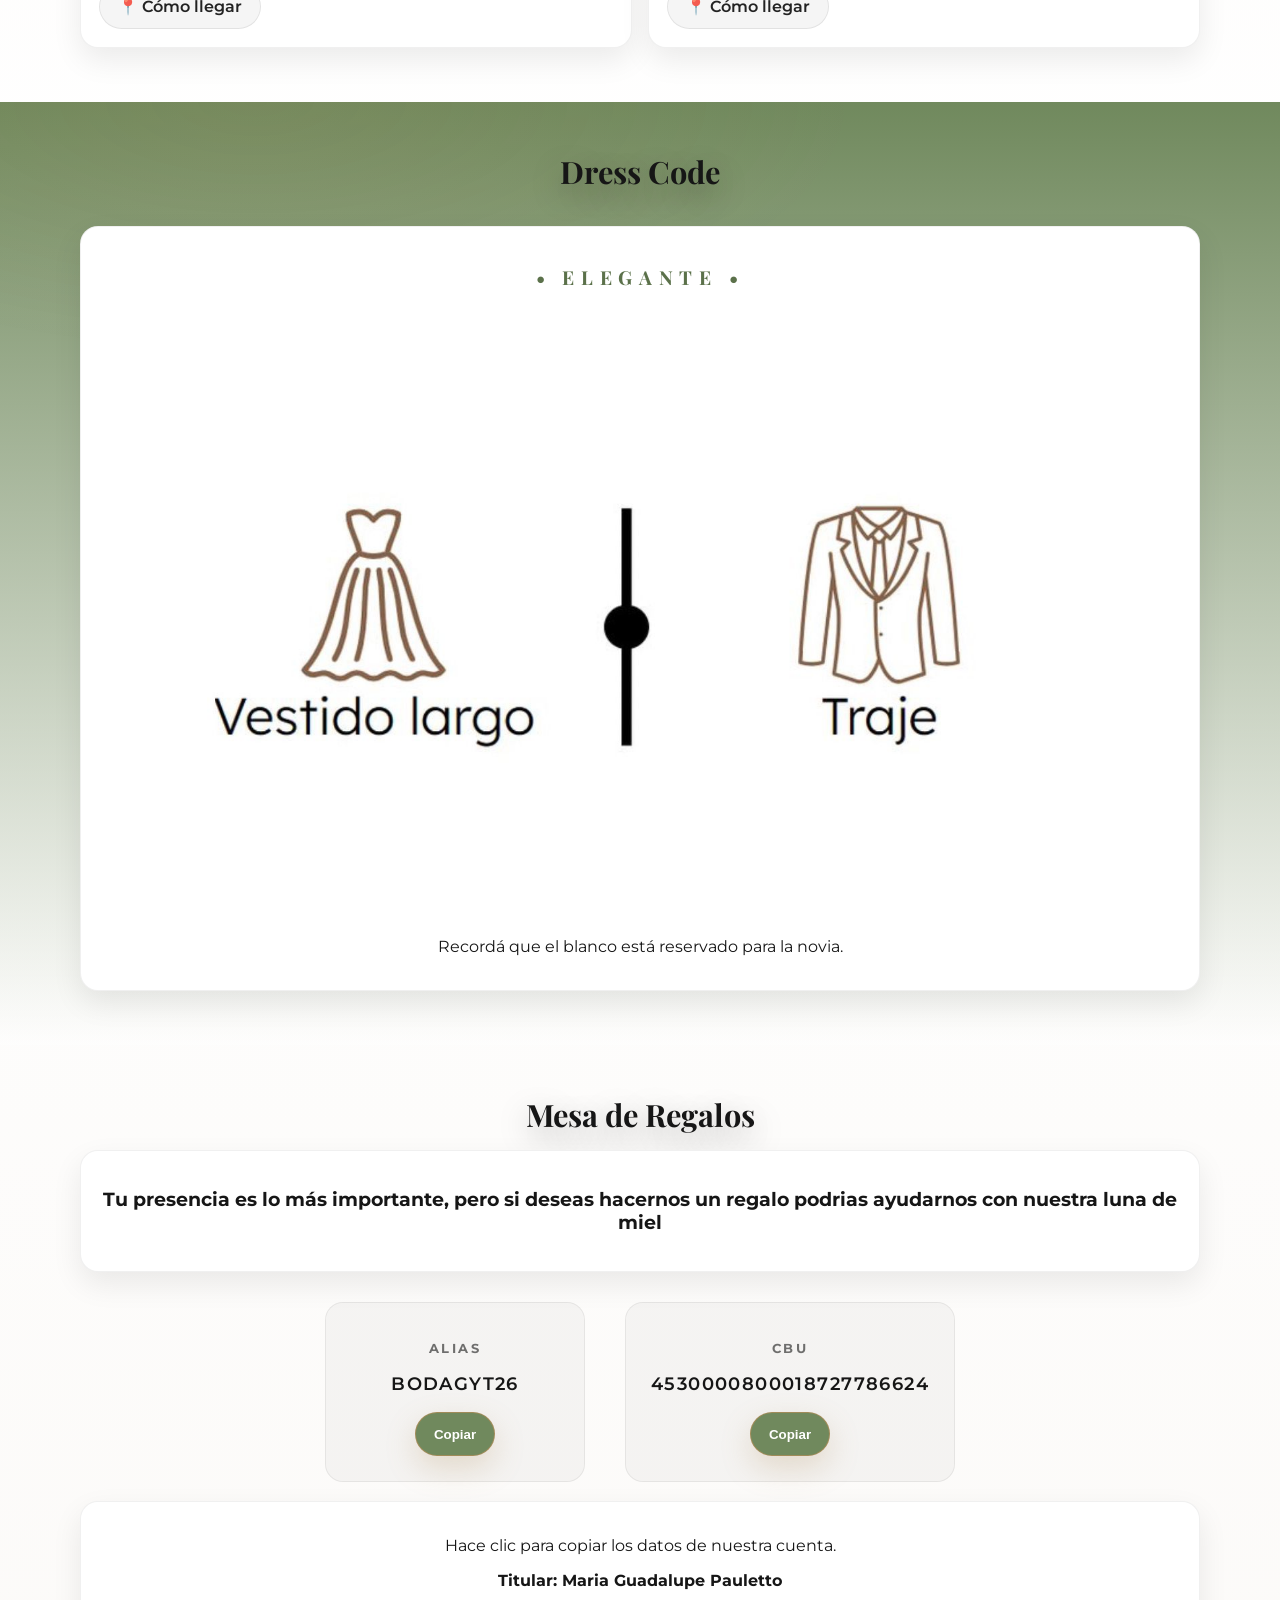
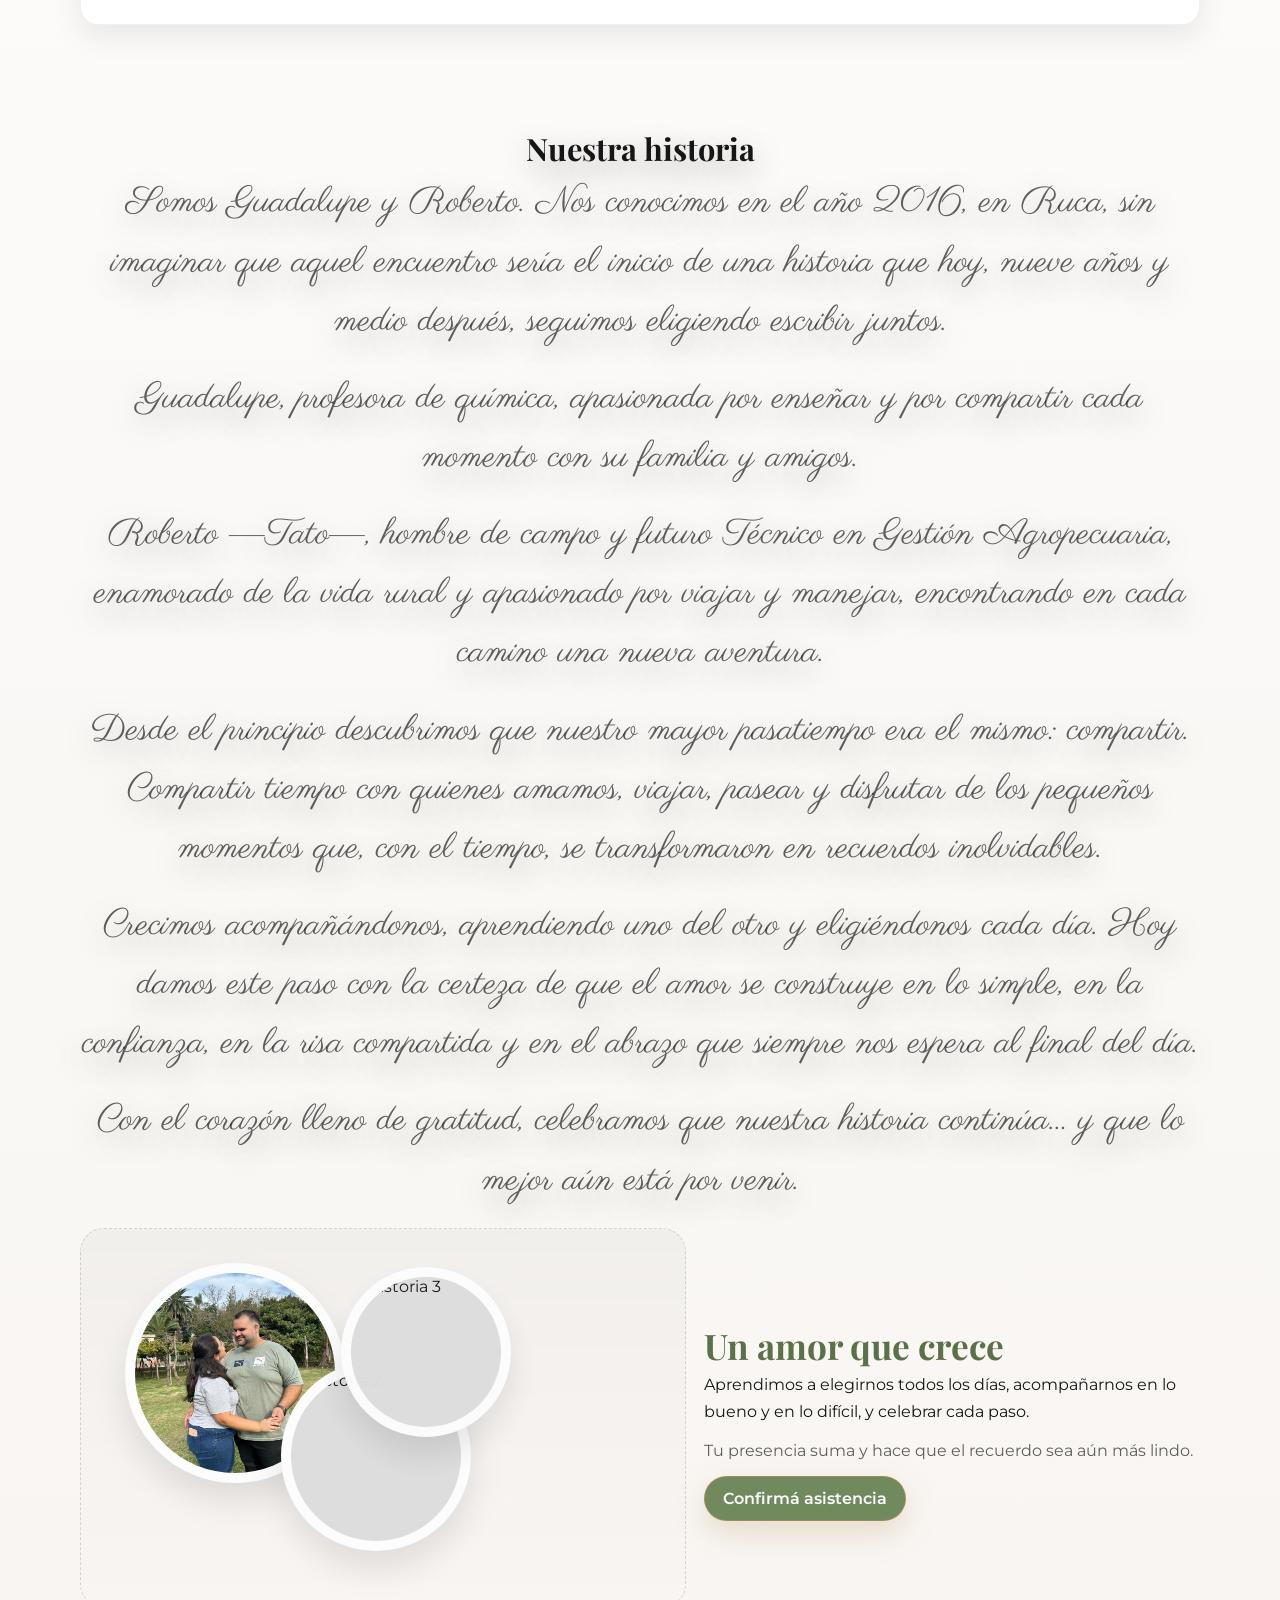
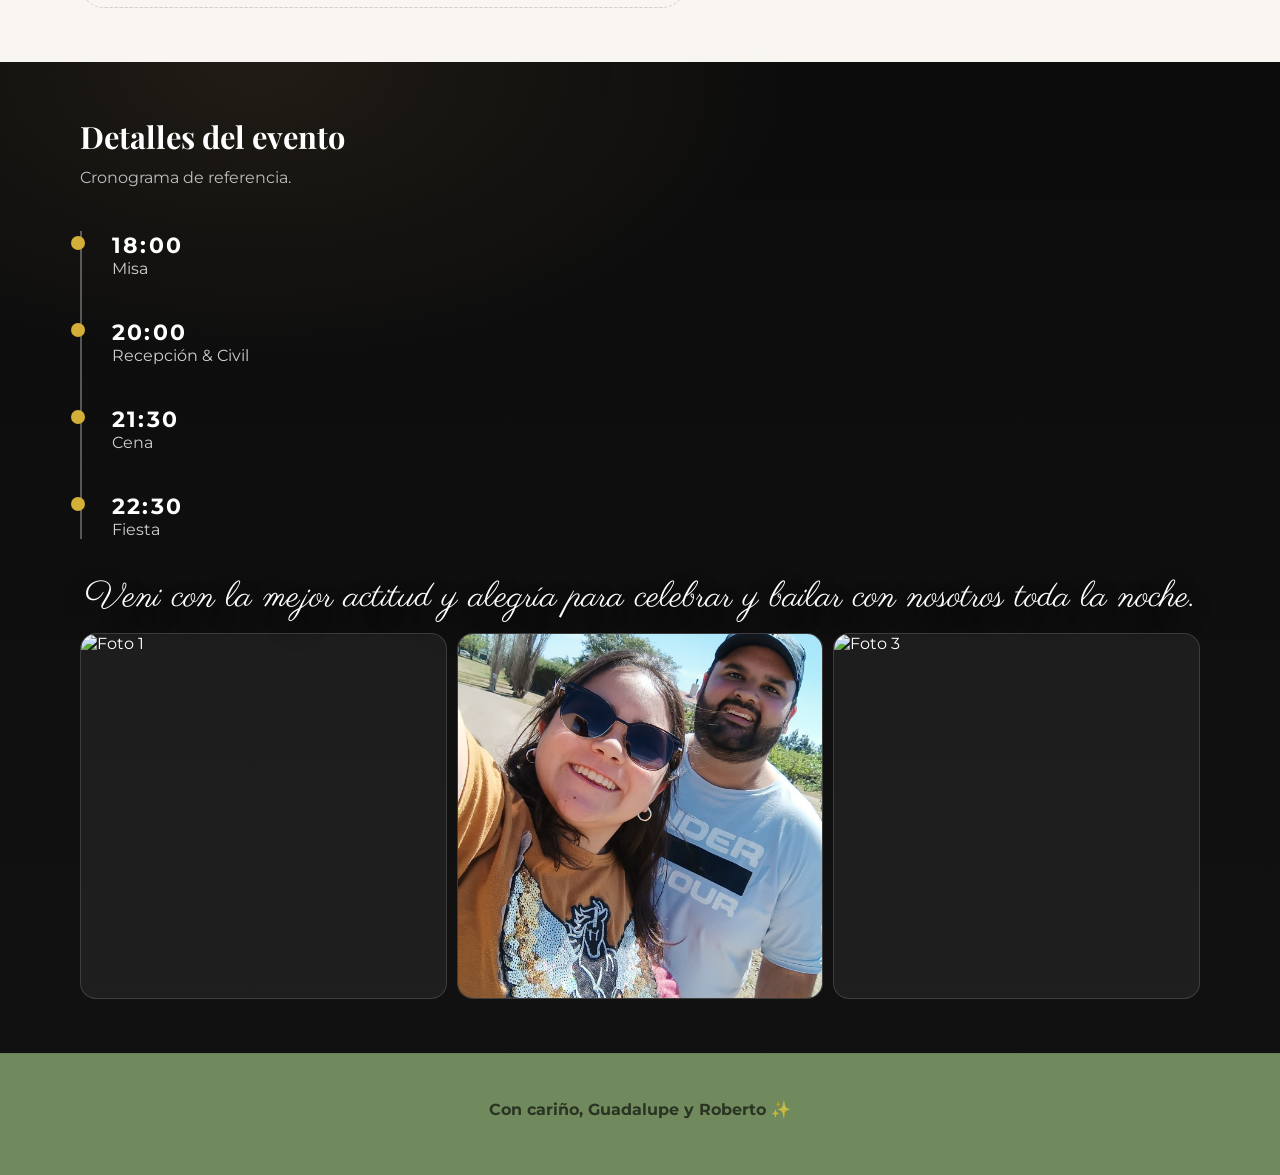
==== commit 1584f1d6: "correción de la historia" ====
--- a/index.html
+++ b/index.html
@@ -209,22 +209,23 @@
     <div class="container">
       <h2 class=" center h2">Nuestra historia</h2>
       <p class="center lead">
-        Somos Guadalupe y Roberto. 
-        <br>
-        Nos conocimos en el año 2016, en Ruca, sin imaginar que aquel encuentro marcaría el comienzo de una historia que hoy, nueve años y medio después, seguimos eligiendo escribir juntos. 
-        <br>
-
-        Guadalupe, profesora de química, apasionada por enseñar y por compartir cada momento con su familia y amigos.
-        Roberto —Tato—, hombre de campo, amante de la naturaleza y apasionado por manejar, encontrando en cada camino una nueva aventura. 
-        <br>
-
-        Desde el principio descubrimos que nuestro mayor pasatiempo era el mismo: compartir. Compartir tiempo con quienes amamos, compartir viajes, paseos, charlas eternas y sueños que poco a poco se fueron haciendo proyectos. 
-        <br>
-
-        Crecimos juntos, aprendimos a acompañarnos y a elegirnos cada día. Hoy damos este paso con la certeza de que el amor se construye en lo simple, en la risa compartida y en el abrazo que siempre espera al final del día. 
-        <br>
-
-        Y así, con el corazón lleno de gratitud, celebramos que nuestra historia recién comienza.
+      Somos Guadalupe y Roberto.
+        Nos conocimos en el año 2016, en Ruca, sin imaginar que aquel encuentro sería el inicio de una historia que hoy, nueve años y medio después, seguimos eligiendo escribir juntos.
+            </p>
+            <p class="center lead">
+      Guadalupe, profesora de química, apasionada por enseñar y por compartir cada momento con su familia y amigos.
+            </p>
+            <p class="center lead">
+      Roberto —Tato—, hombre de campo y futuro Técnico en Gestión Agropecuaria, enamorado de la vida rural y apasionado por viajar y manejar, encontrando en cada camino una nueva aventura.
+            </p>
+            <p class="center lead">
+      Desde el principio descubrimos que nuestro mayor pasatiempo era el mismo: compartir. Compartir tiempo con quienes amamos, viajar, pasear y disfrutar de los pequeños momentos que, con el tiempo, se transformaron en recuerdos inolvidables.
+            </p>
+            <p class="center lead">
+      Crecimos acompañándonos, aprendiendo uno del otro y eligiéndonos cada día. Hoy damos este paso con la certeza de que el amor se construye en lo simple, en la confianza, en la risa compartida y en el abrazo que siempre nos espera al final del día.
+            </p>
+            <p class="center lead">
+      Con el corazón lleno de gratitud, celebramos que nuestra historia continúa… y que lo mejor aún está por venir.
       </p>
 
       <div class="historyWrap">
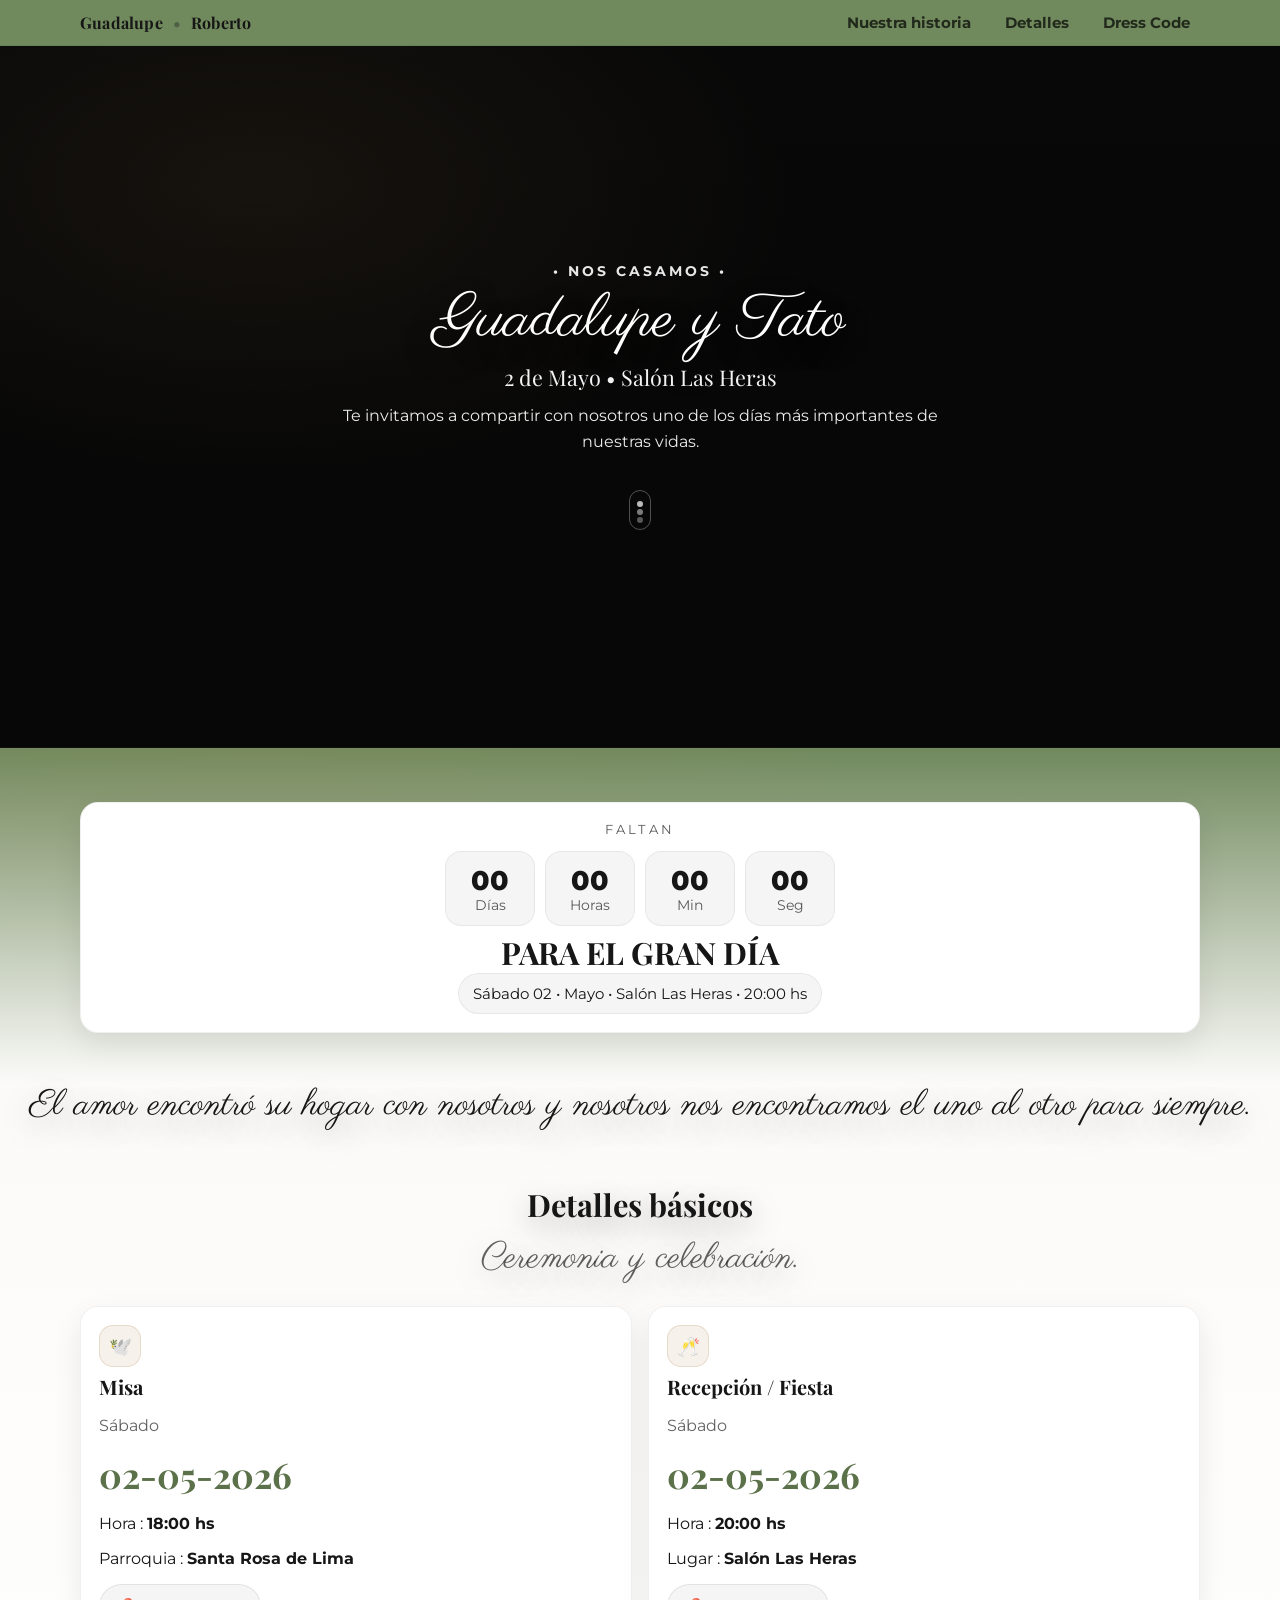
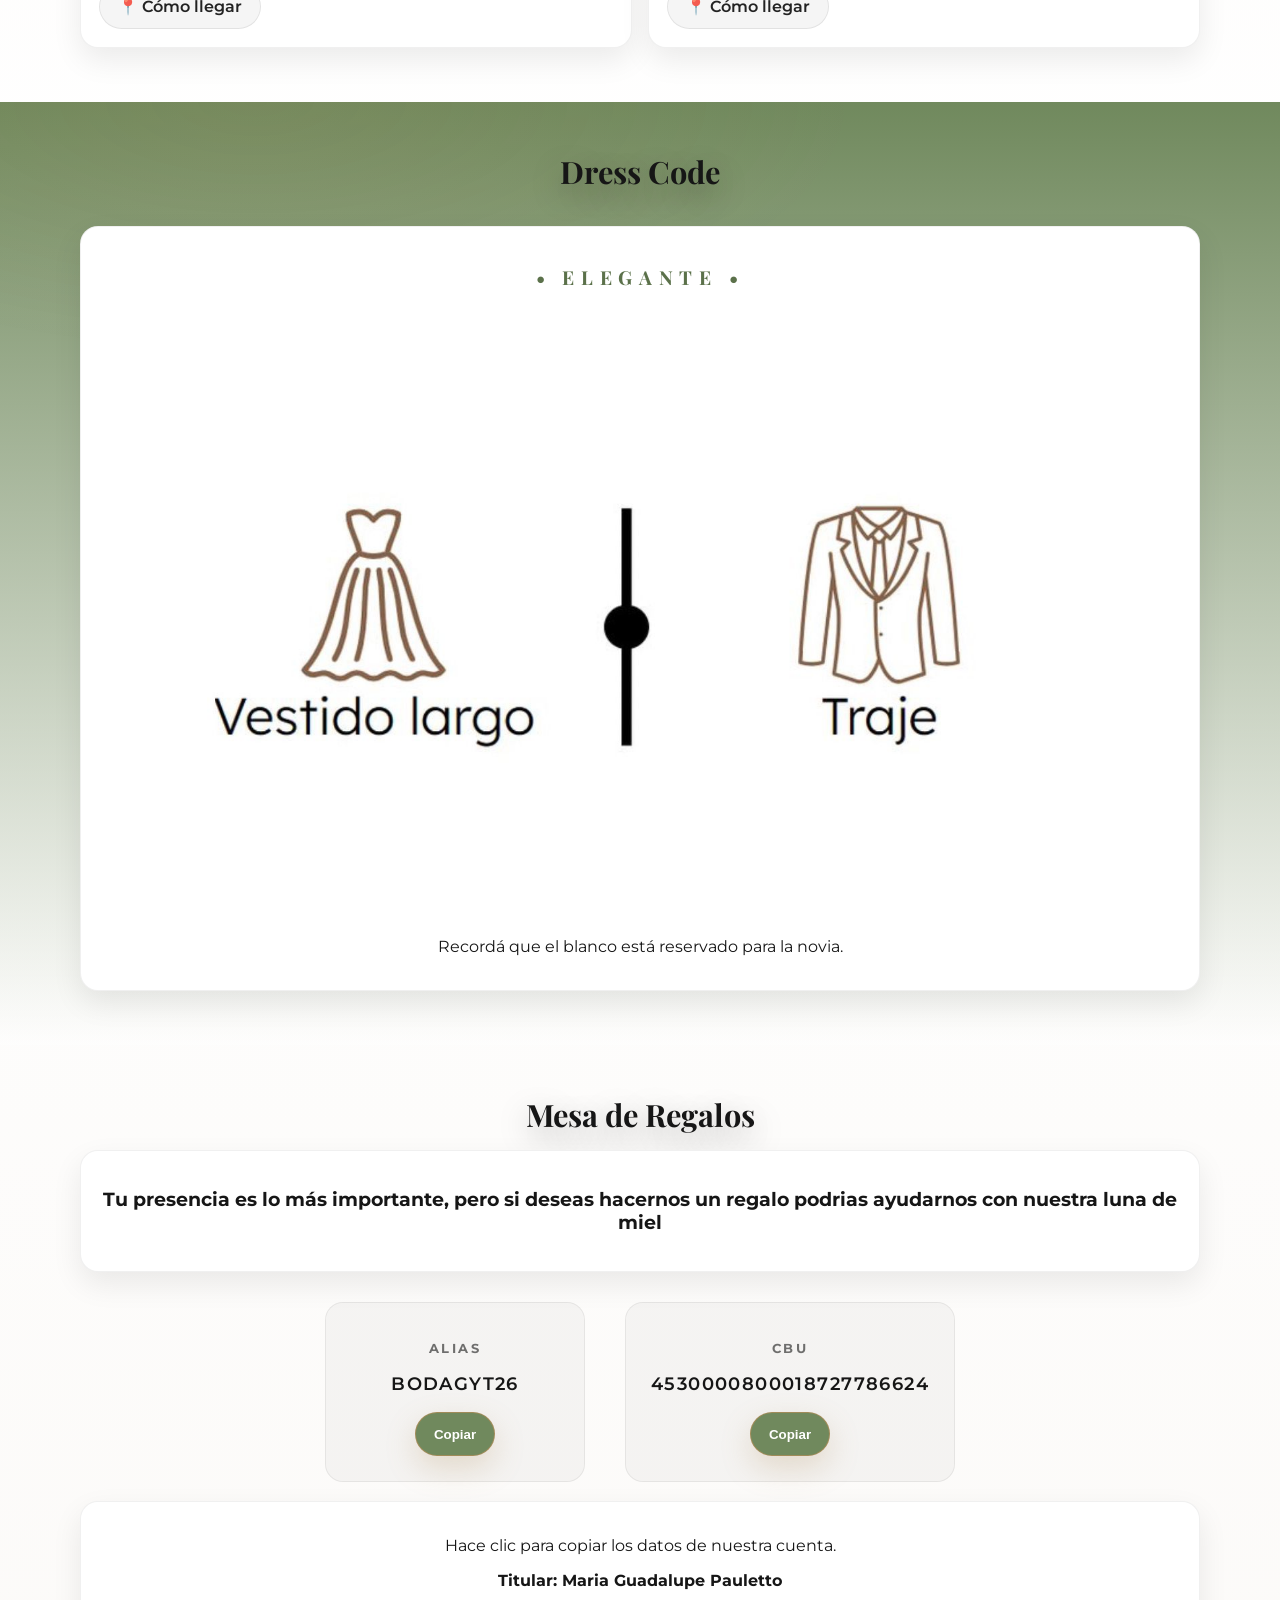
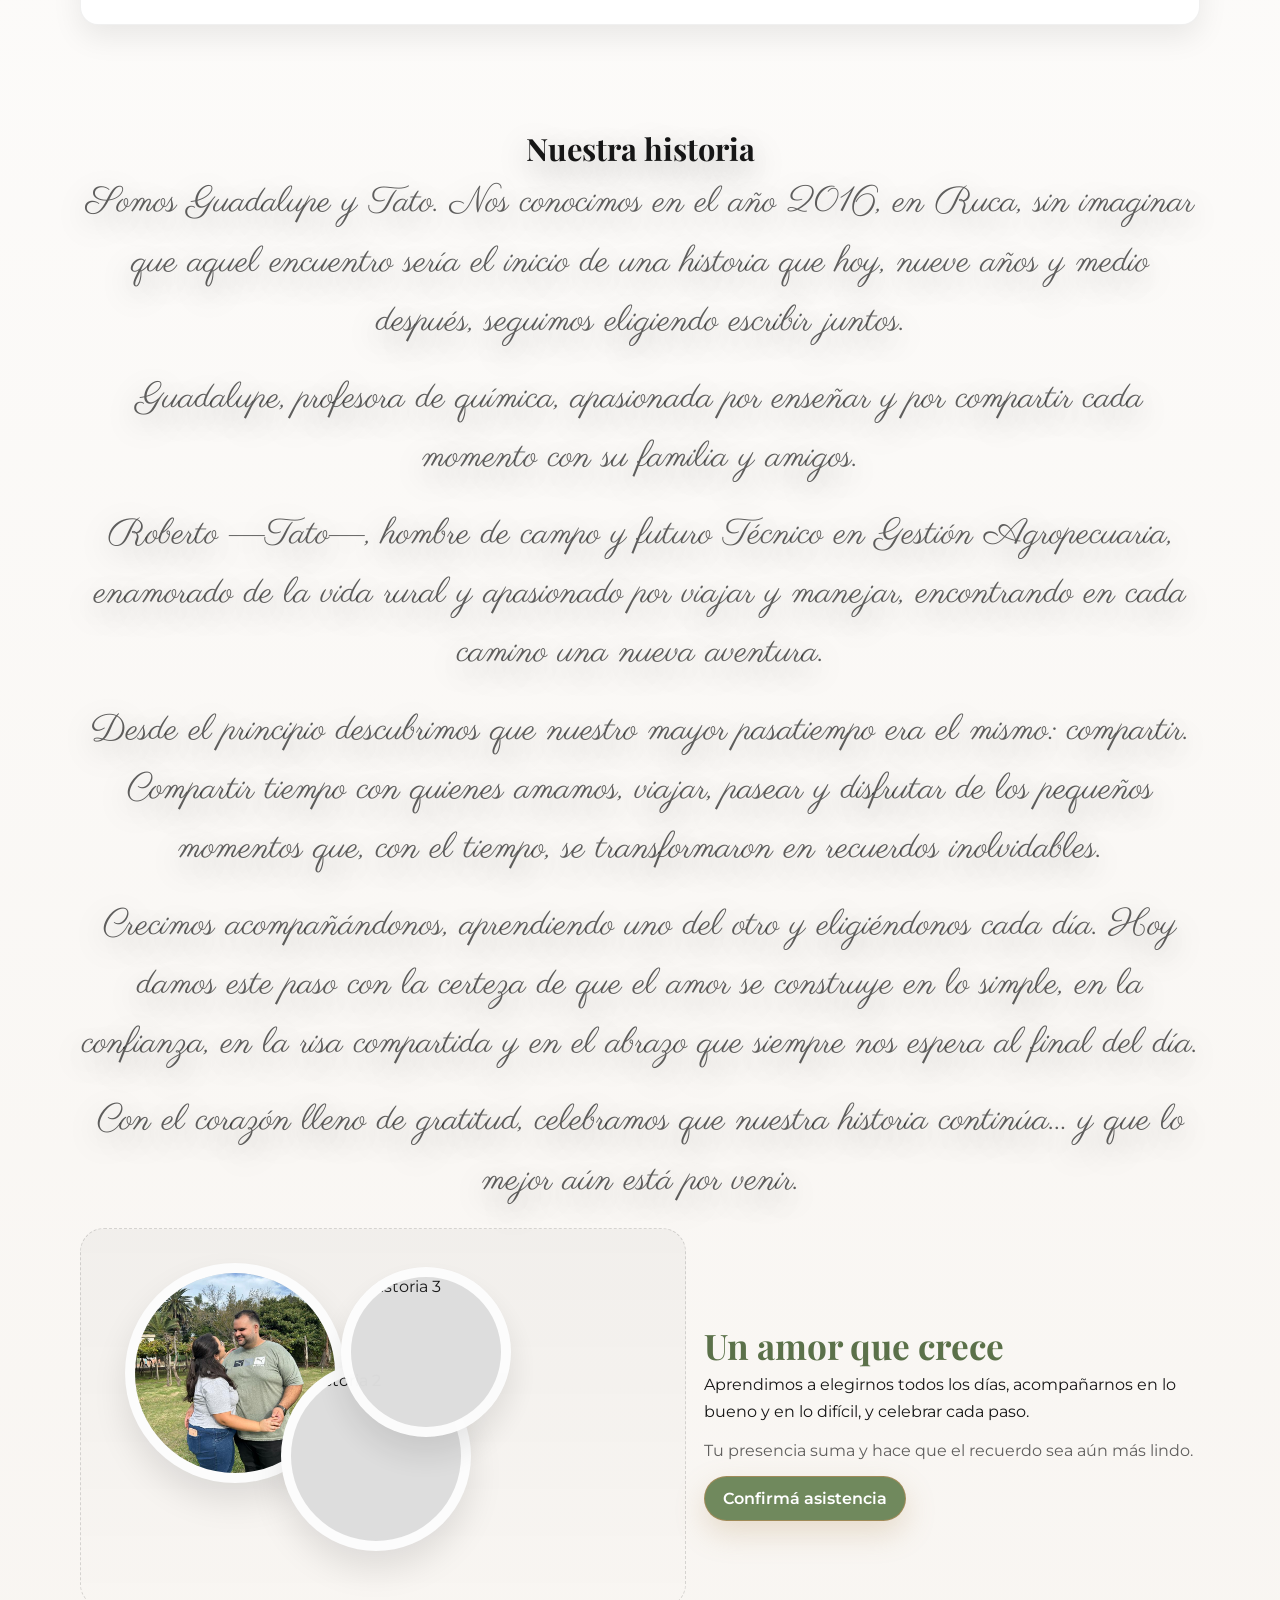
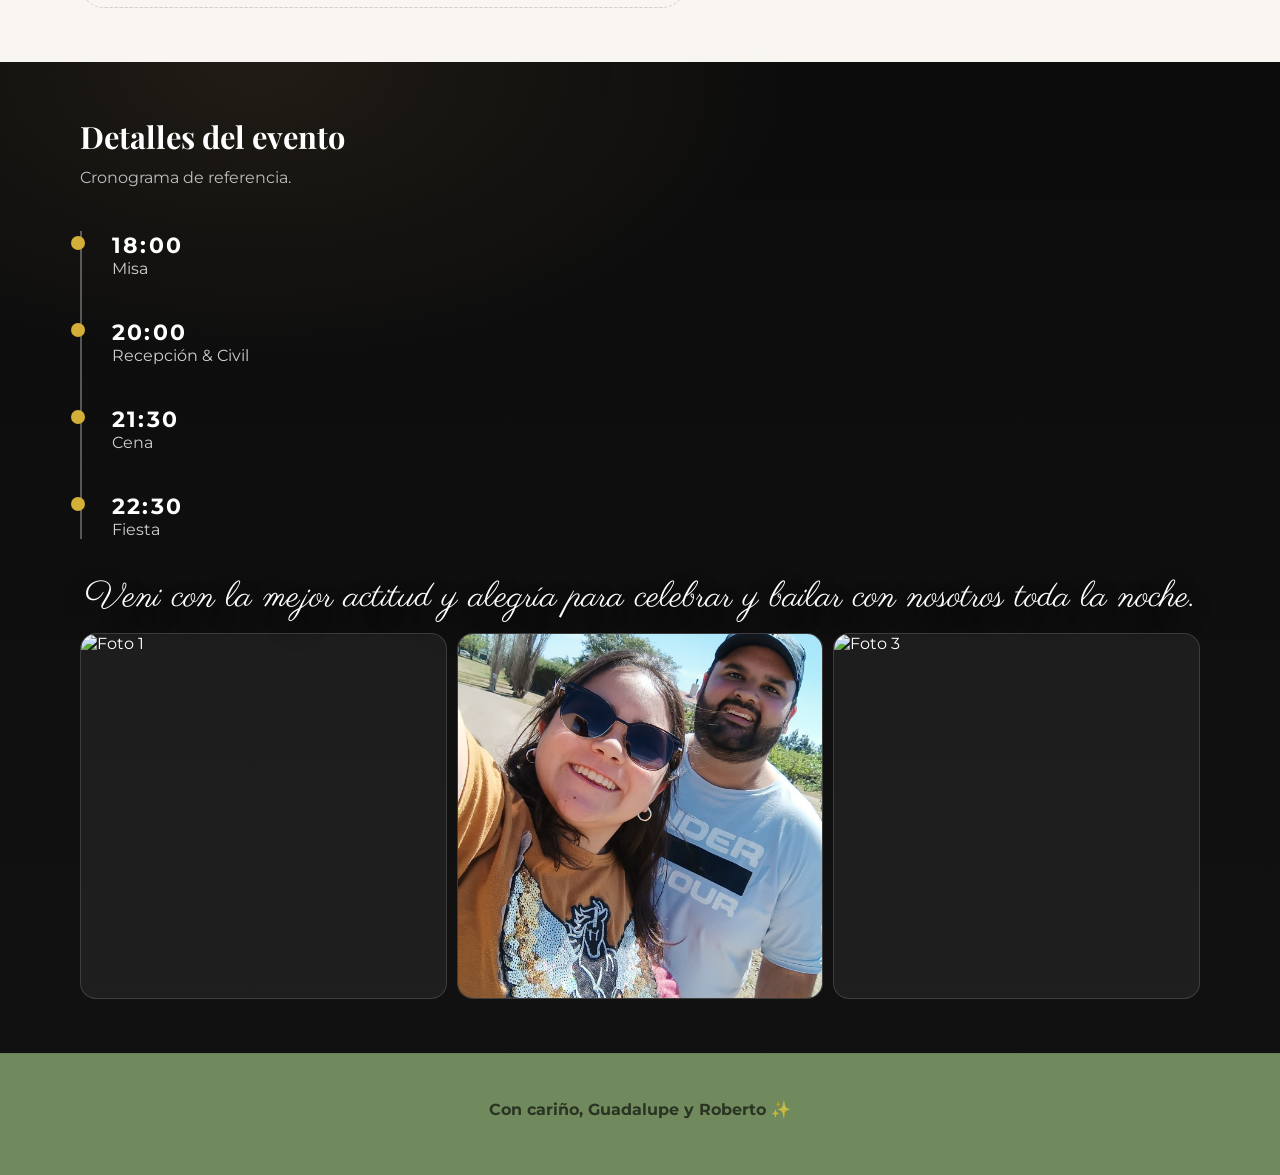
==== commit d2036699: "se agrega formulario de google forms" ====
--- a/index.html
+++ b/index.html
@@ -4,7 +4,7 @@
 <head>
   <meta charset="UTF-8" />
   <meta name="viewport" content="width=device-width, initial-scale=1.0" />
-  <title>Invitación • Guadalupe y Roberto</title>
+  <title>Invitación • Guadalupe y Tato</title>
 
   <!-- Fuentes (Google Fonts) -->
   <link rel="preconnect" href="https://fonts.googleapis.com">
@@ -60,7 +60,7 @@
 
     <div class="container hero__content">
       <h2 class="kicker">• NOS CASAMOS •</h2>
-      <h1 class="title">Guadalupe y Roberto</h1>
+      <h1 class="title">Guadalupe y Tato</h1>
       <p class="subtitle">2 de Mayo • Salón Las Heras</p>
       <p class="desc">
         Te invitamos a compartir con nosotros uno de los días más importantes de nuestras vidas.
@@ -209,7 +209,7 @@
     <div class="container">
       <h2 class=" center h2">Nuestra historia</h2>
       <p class="center lead">
-      Somos Guadalupe y Roberto.
+      Somos Guadalupe y Tato.
         Nos conocimos en el año 2016, en Ruca, sin imaginar que aquel encuentro sería el inicio de una historia que hoy, nueve años y medio después, seguimos eligiendo escribir juntos.
             </p>
             <p class="center lead">
@@ -245,7 +245,7 @@
             Tu presencia suma y hace que el recuerdo sea aún más lindo.
           </p>
 
-          <a class="btn btn--primary" href="https://forms.gle/HTMmEXNotZBisCYw6" target="_blank" rel="noopener">
+          <a class="btn btn--primary" href="https://forms.gle/6ogAg7Mh277ognYh6" target="_blank" rel="noopener">
             Confirmá asistencia
           </a>
         </div>
--- a/style.css
+++ b/style.css
@@ -76,10 +76,11 @@
 .centro{
   text-align: center;
  }
+
 .center{
   text-align: center;
   font-family:"Parisienne", cursive;
-  font-size: clamp(0.8rem, 2.8vw, 2.6rem);
+  font-size: clamp(1.8rem, 2.8vw, 2.6rem);
   font-weight:400;
   margin:0 0 10px;
   line-height:1.05;
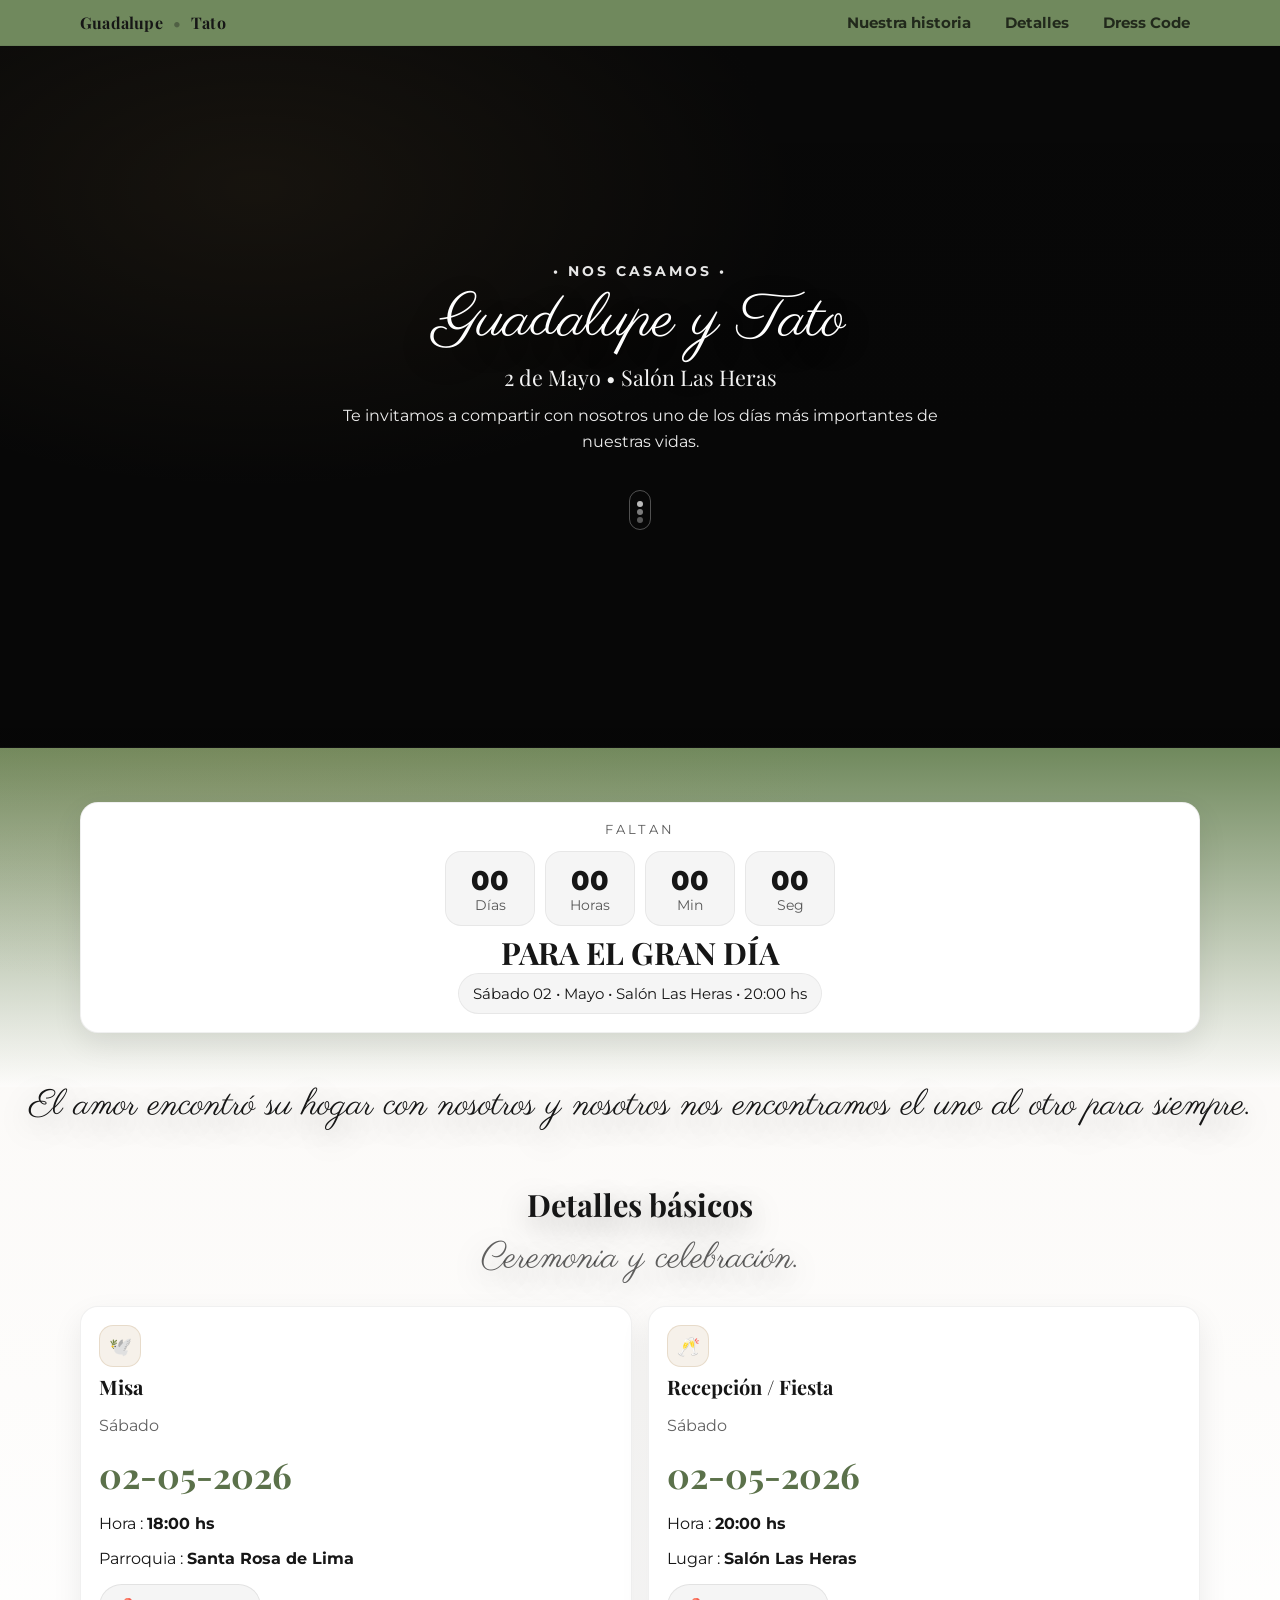
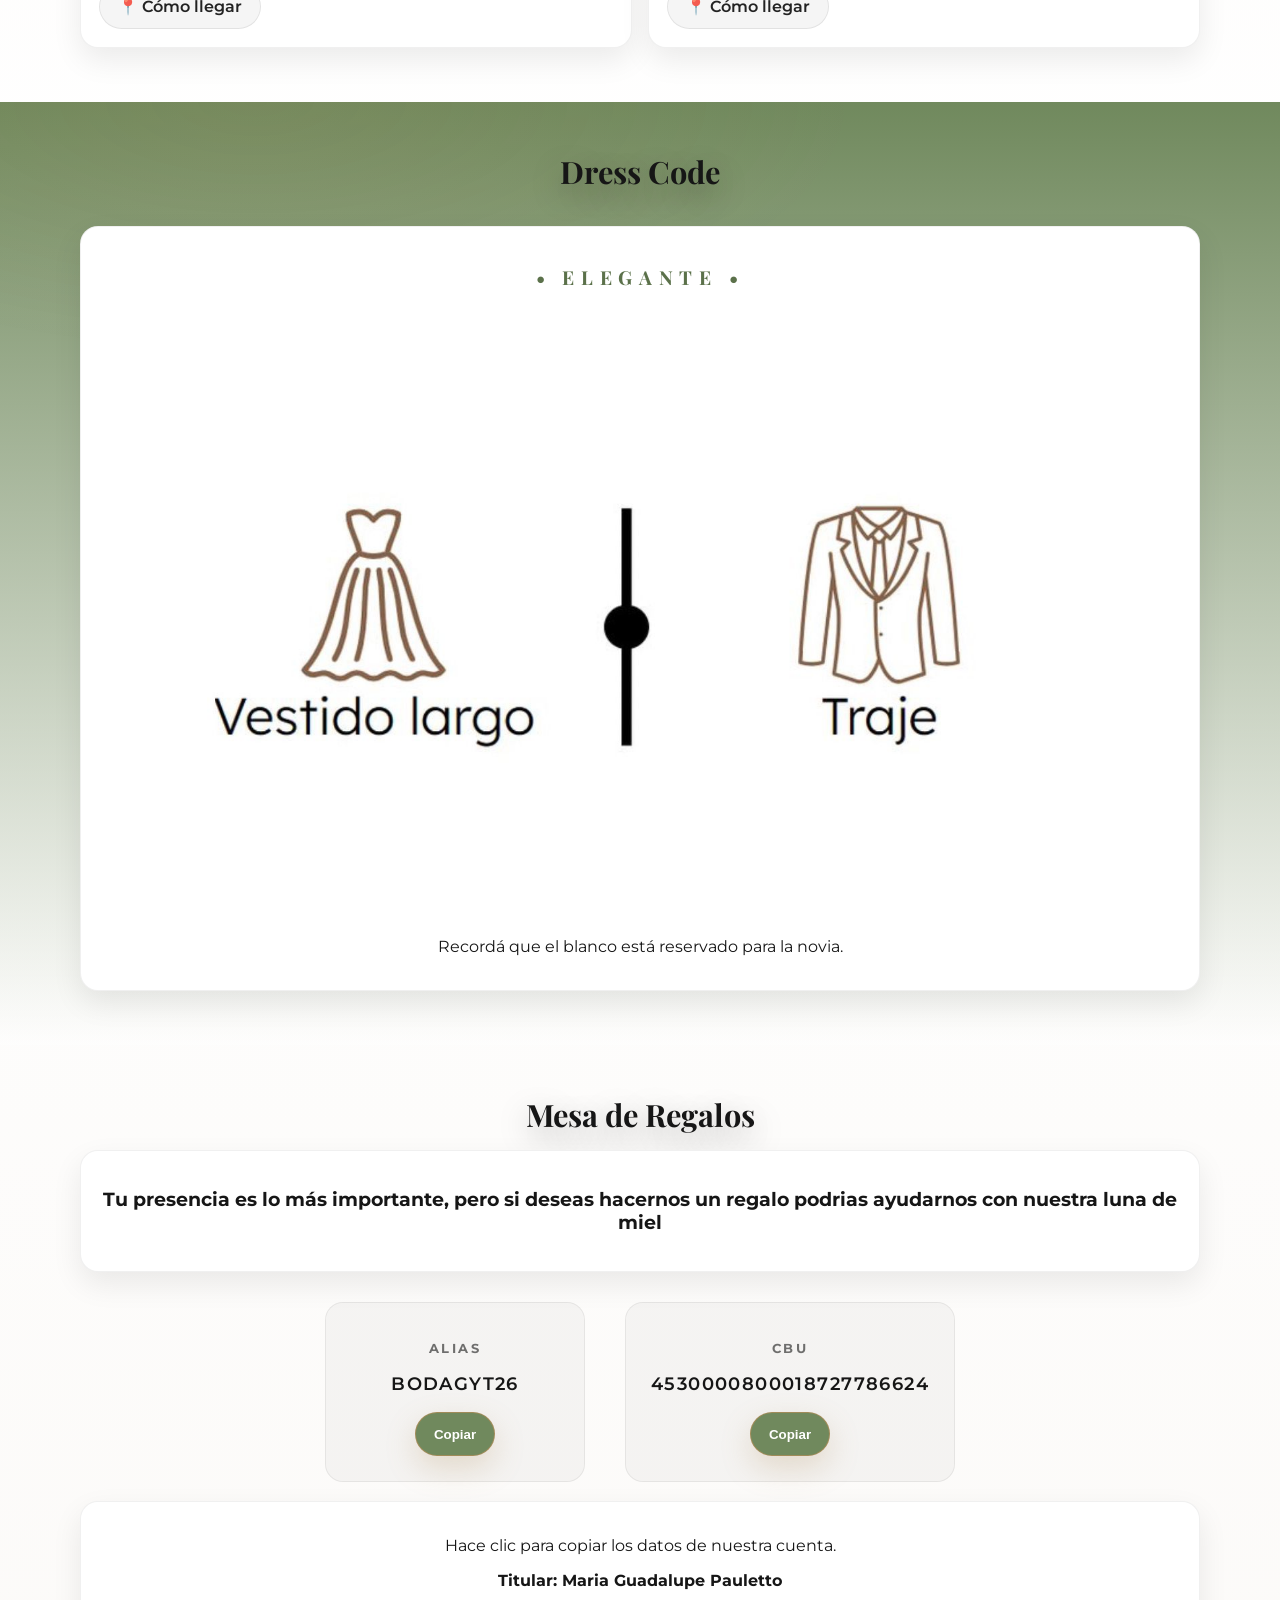
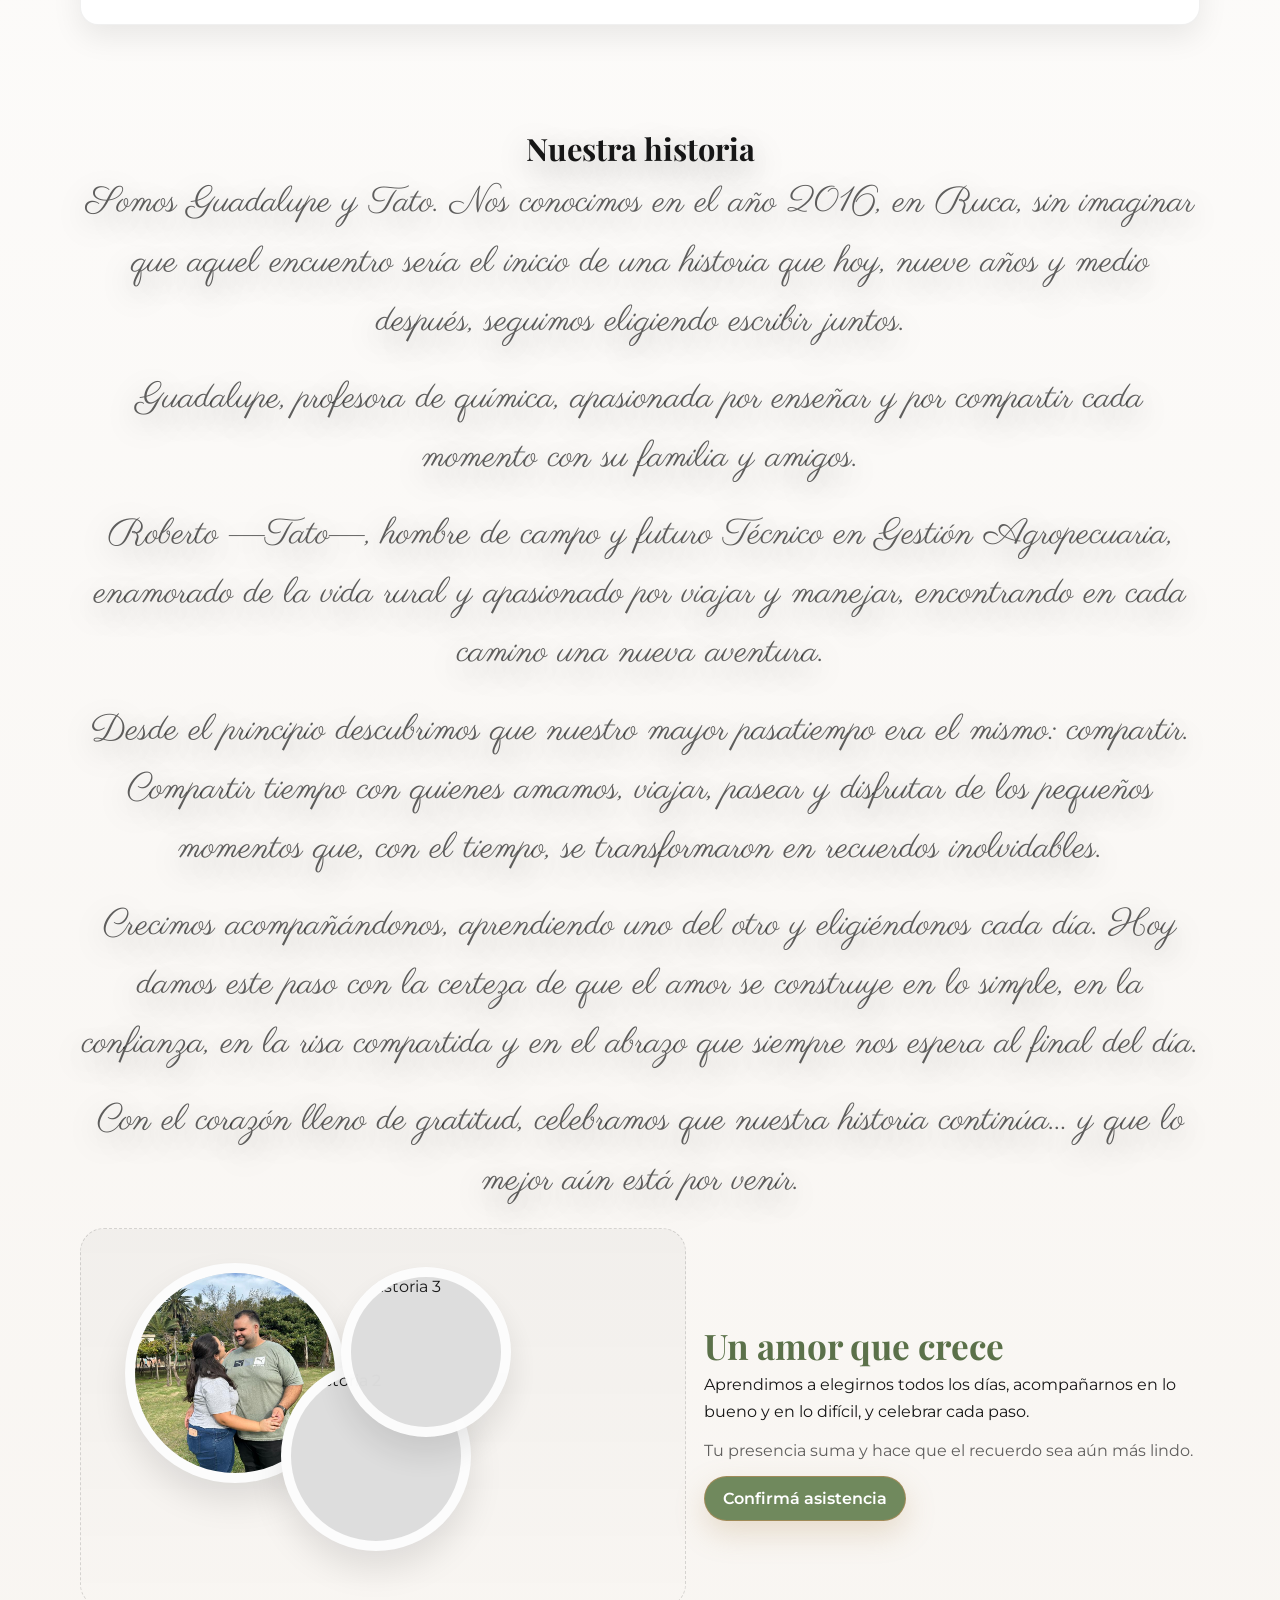
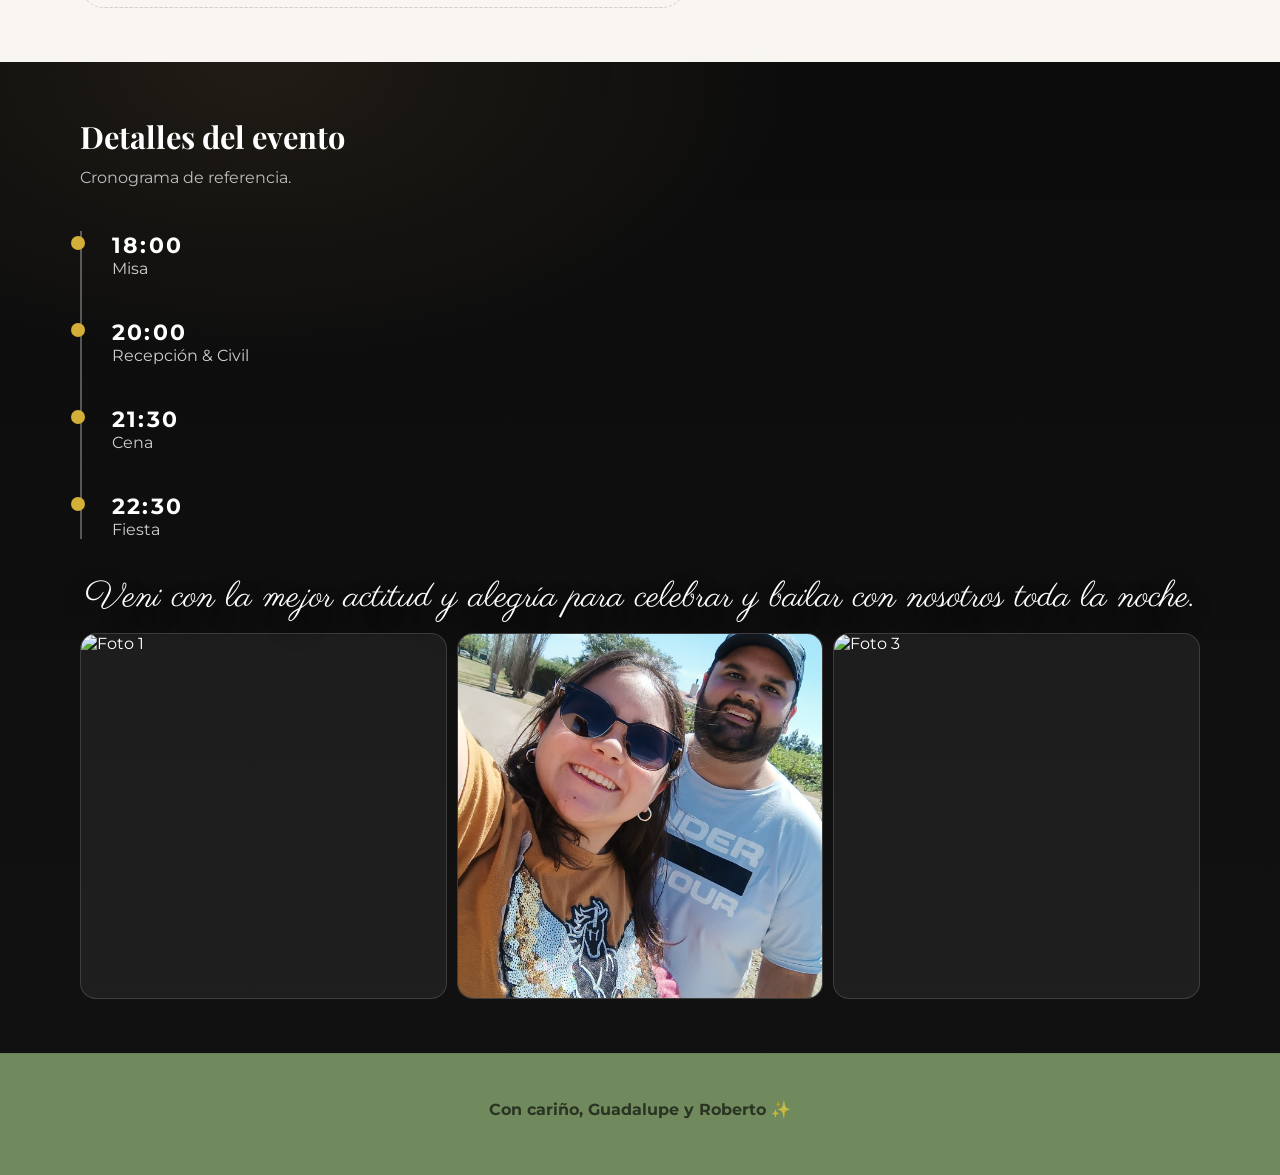
==== commit 37a71584: "cambio del cuerpo" ====
--- a/index.html
+++ b/index.html
@@ -38,7 +38,7 @@
       <div class="brand">
         <span>Guadalupe</span>
         <span class="dot">•</span>
-        <span>Roberto</span>
+        <span>Tato</span>
       </div>
 
       <nav class="nav">
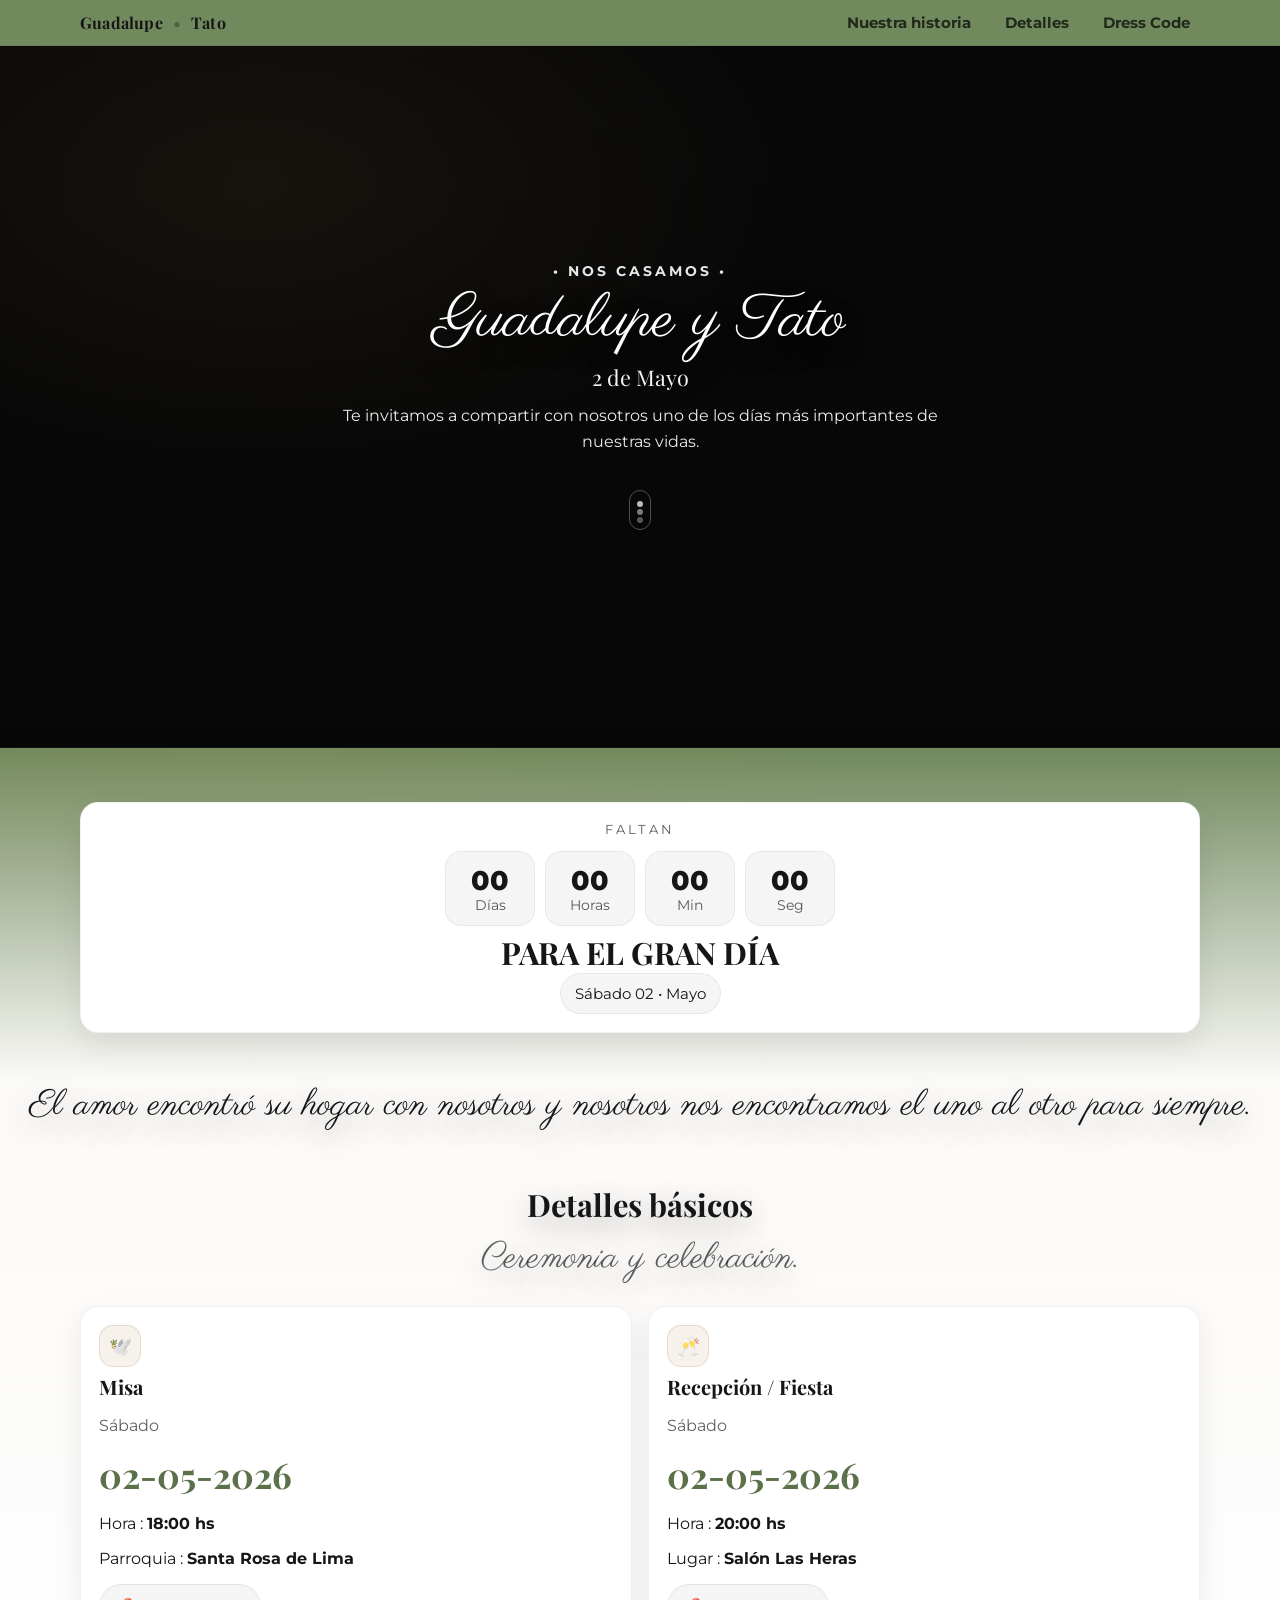
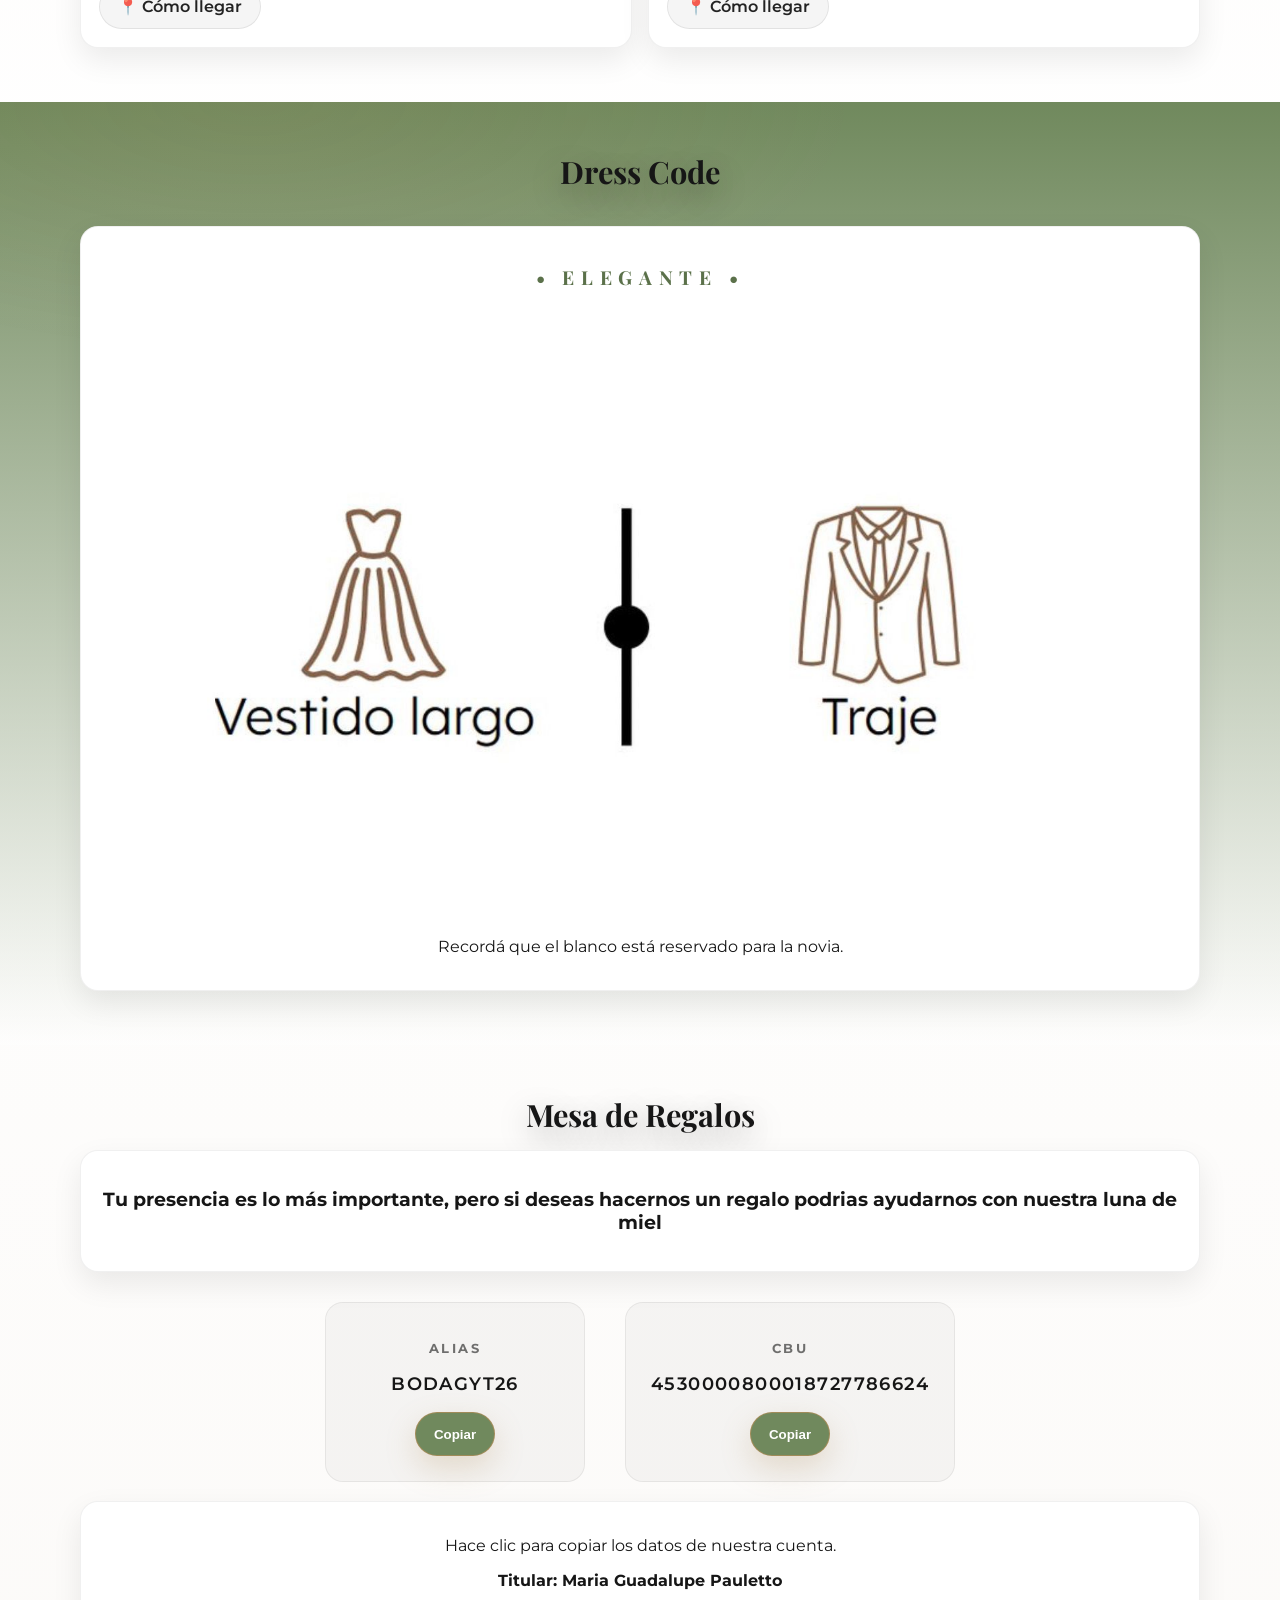
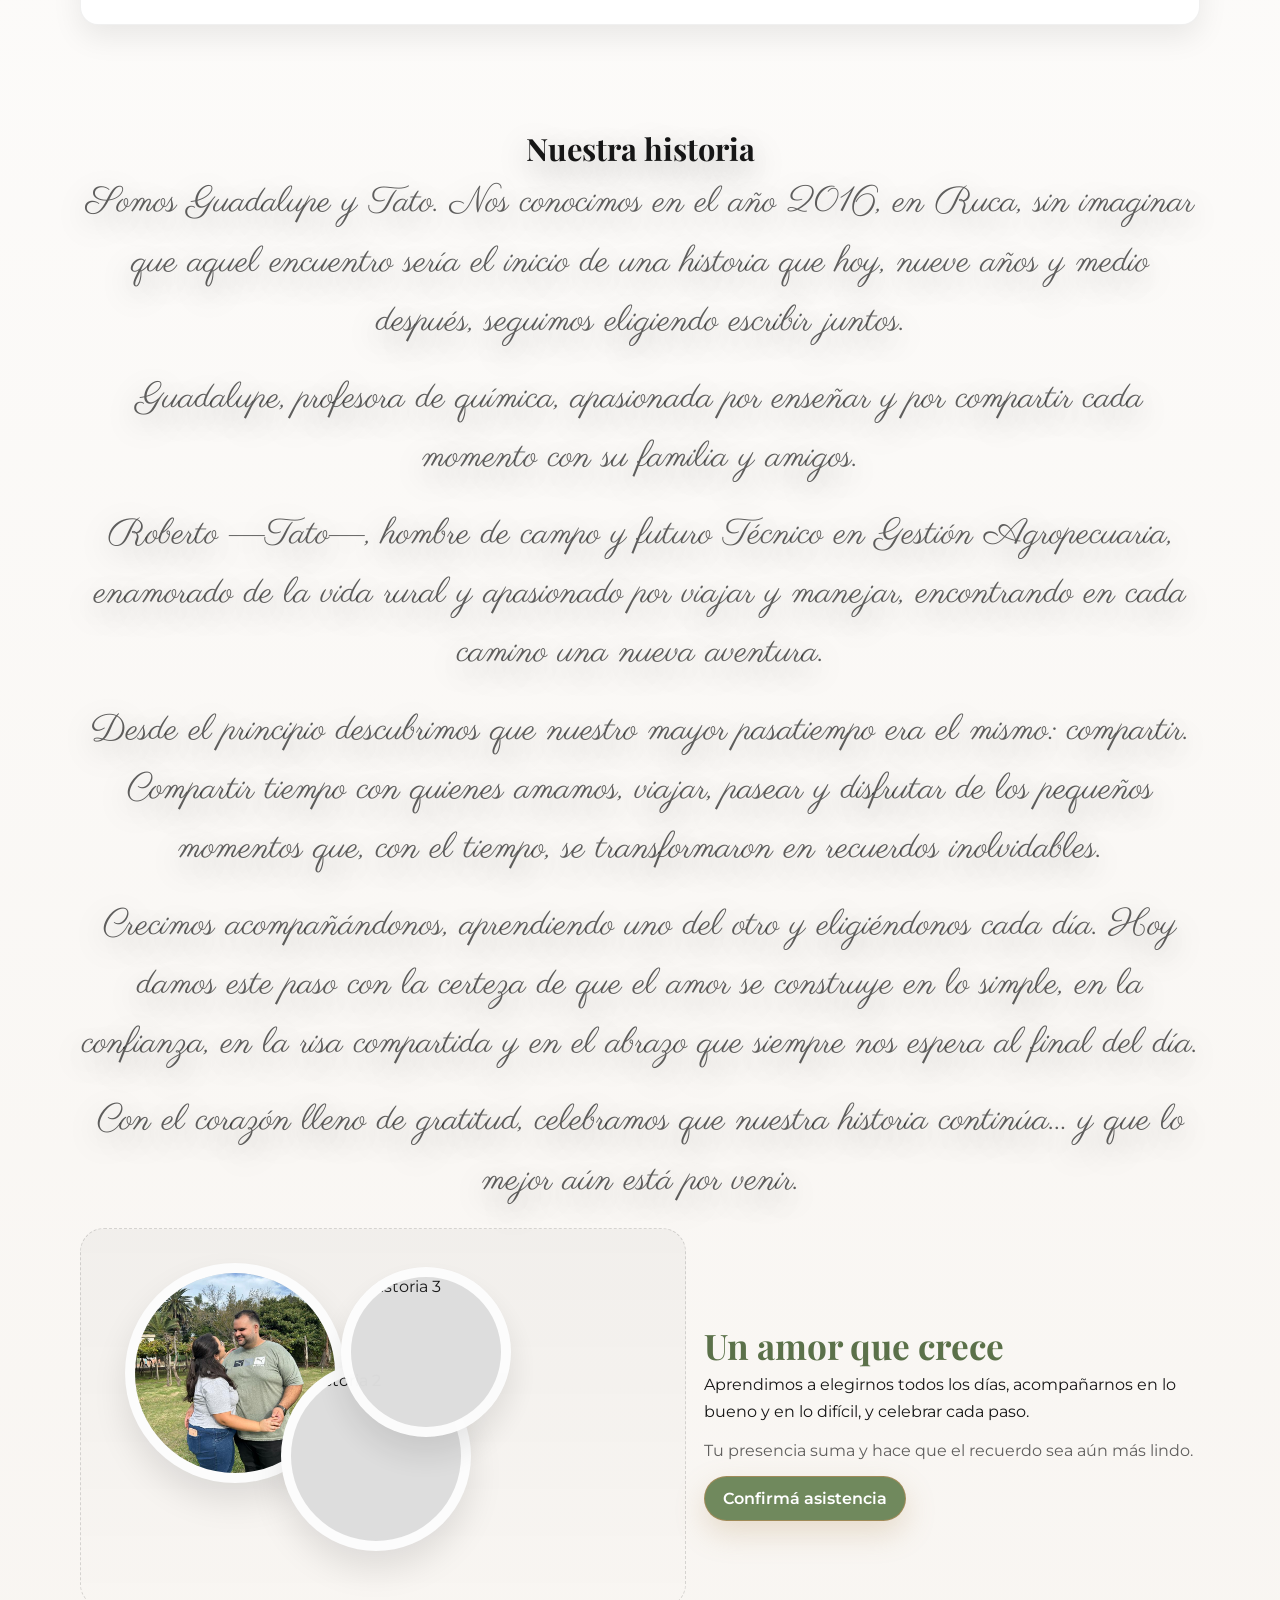
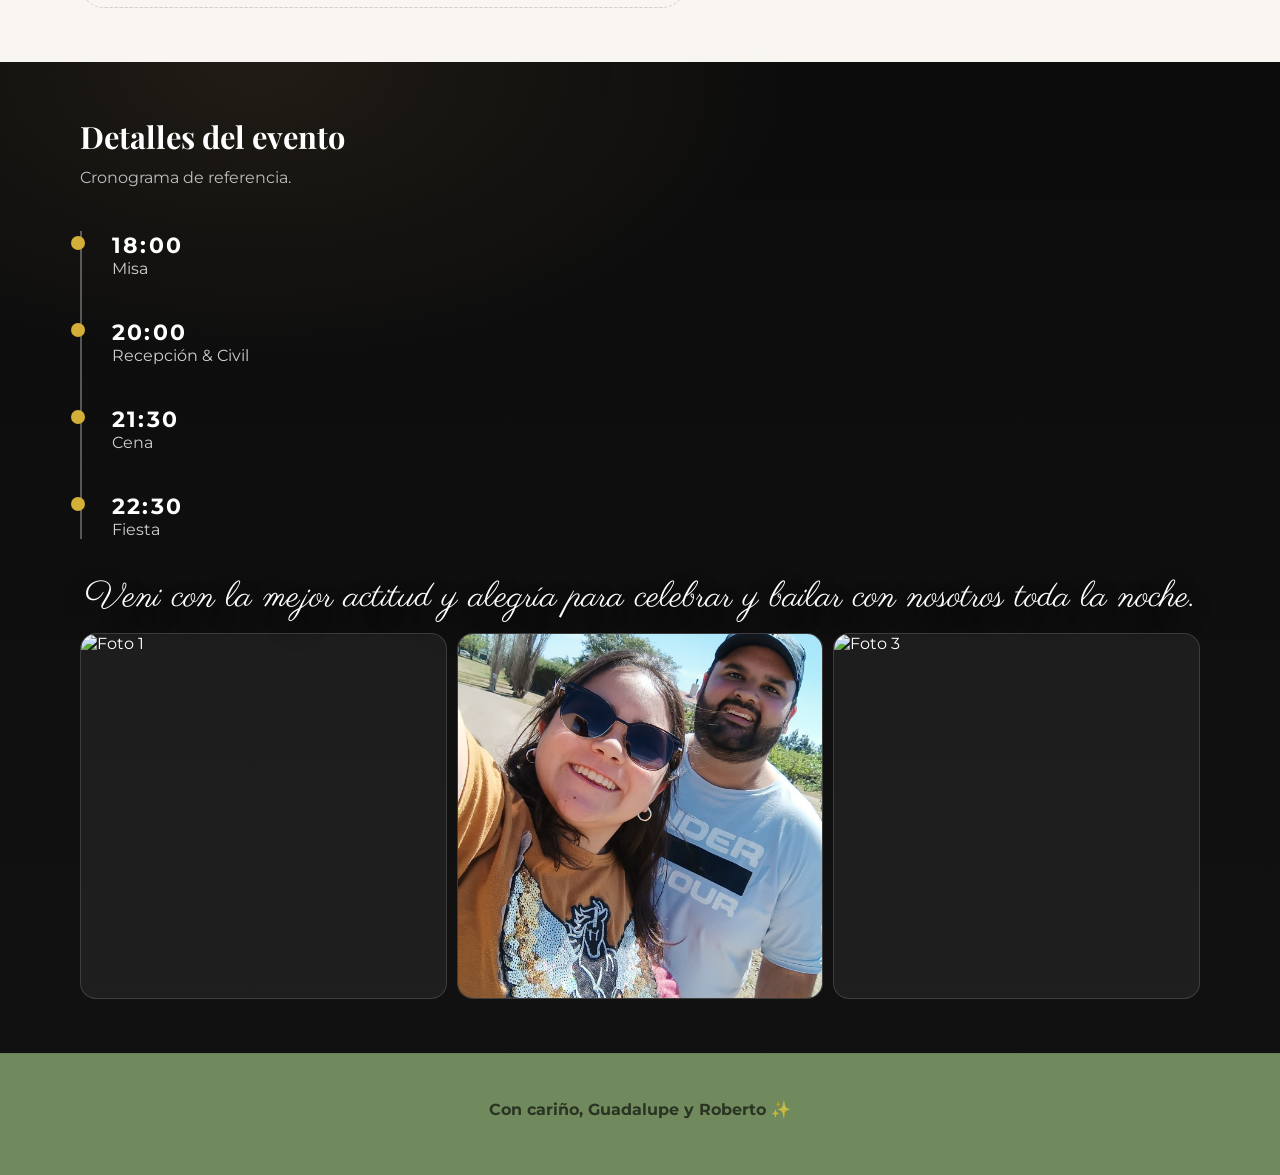
==== commit bb5af524: "cambio del texto" ====
--- a/index.html
+++ b/index.html
@@ -61,7 +61,7 @@
     <div class="container hero__content">
       <h2 class="kicker">• NOS CASAMOS •</h2>
       <h1 class="title">Guadalupe y Tato</h1>
-      <p class="subtitle">2 de Mayo • Salón Las Heras</p>
+      <p class="subtitle">2 de Mayo </p>
       <p class="desc">
         Te invitamos a compartir con nosotros uno de los días más importantes de nuestras vidas.
       </p>
@@ -102,7 +102,7 @@
           <h2 class="h2">PARA EL GRAN DÍA</h2>
         </div>
         <div class="pill">
-          <span>Sábado 02 • Mayo • Salón Las Heras • 20:00 hs</span>
+          <span>Sábado 02 • Mayo </span>
         </div>
       </div>
     </div>
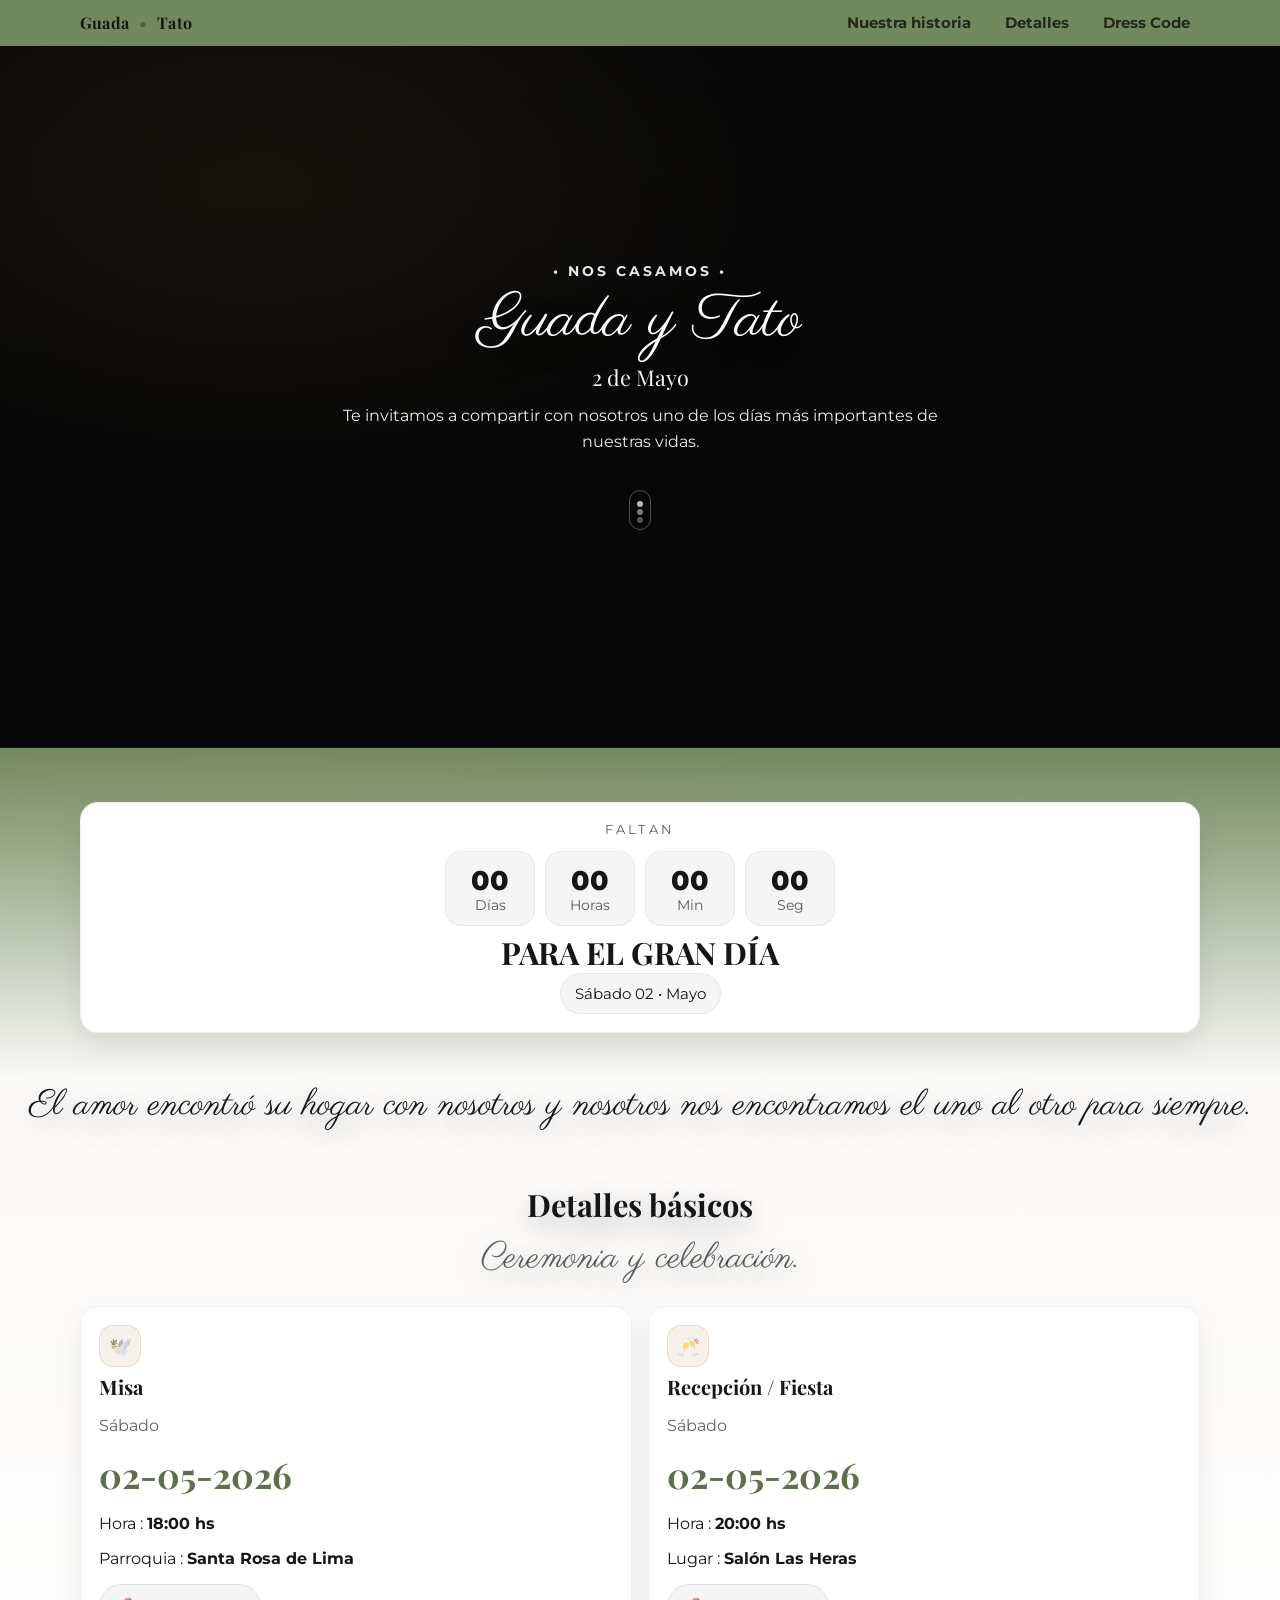
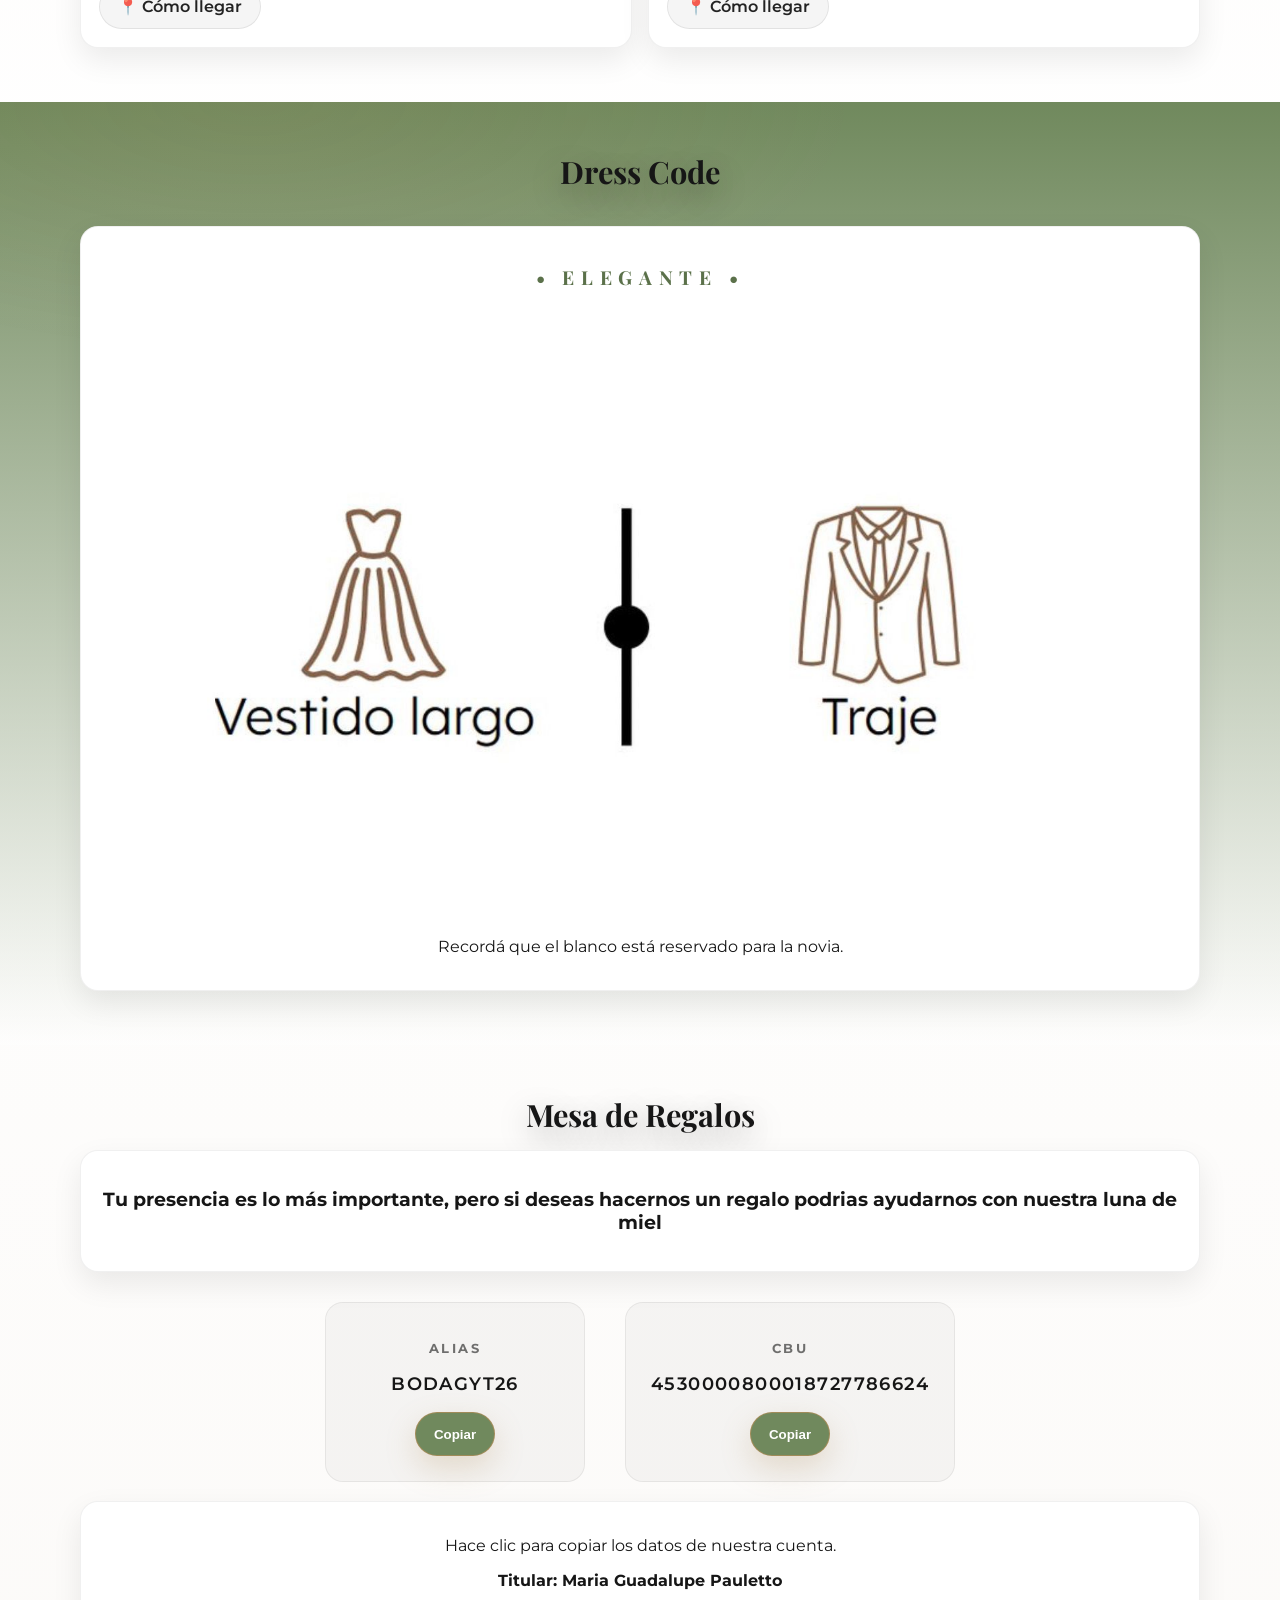
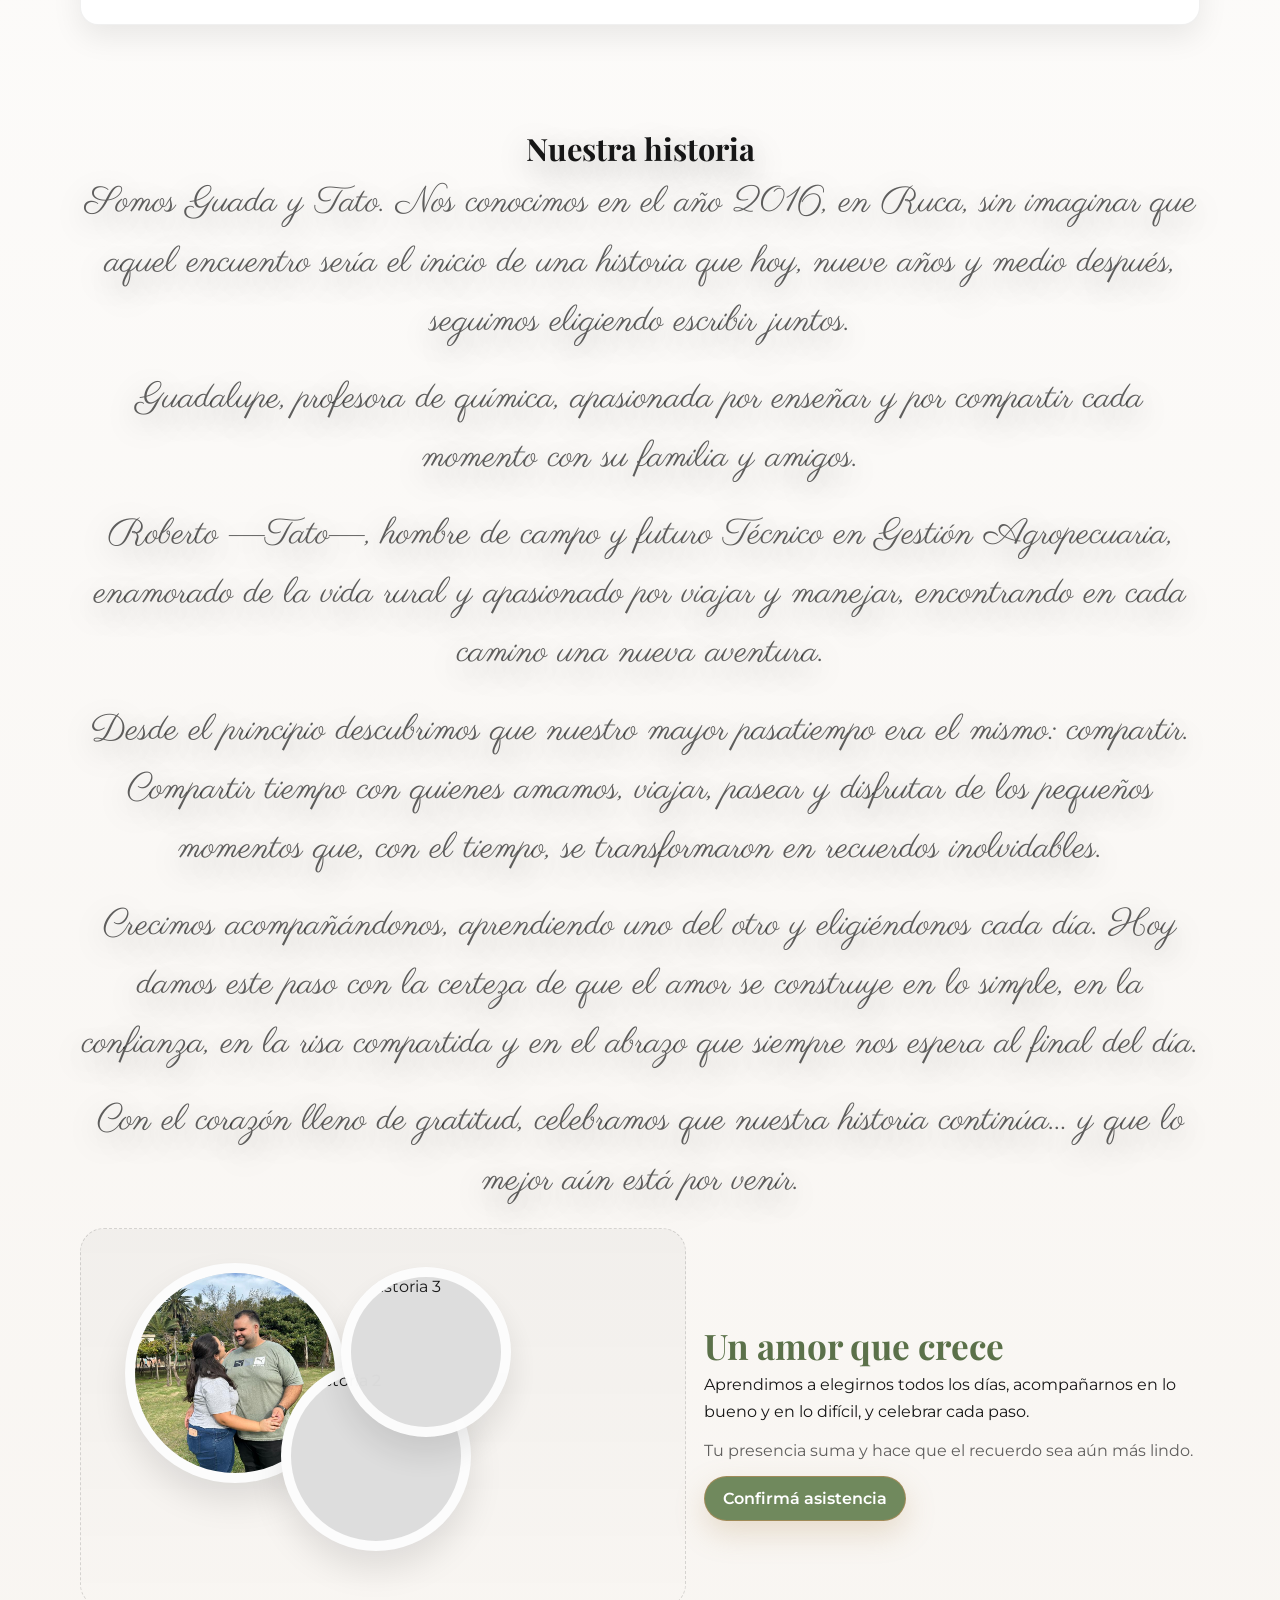
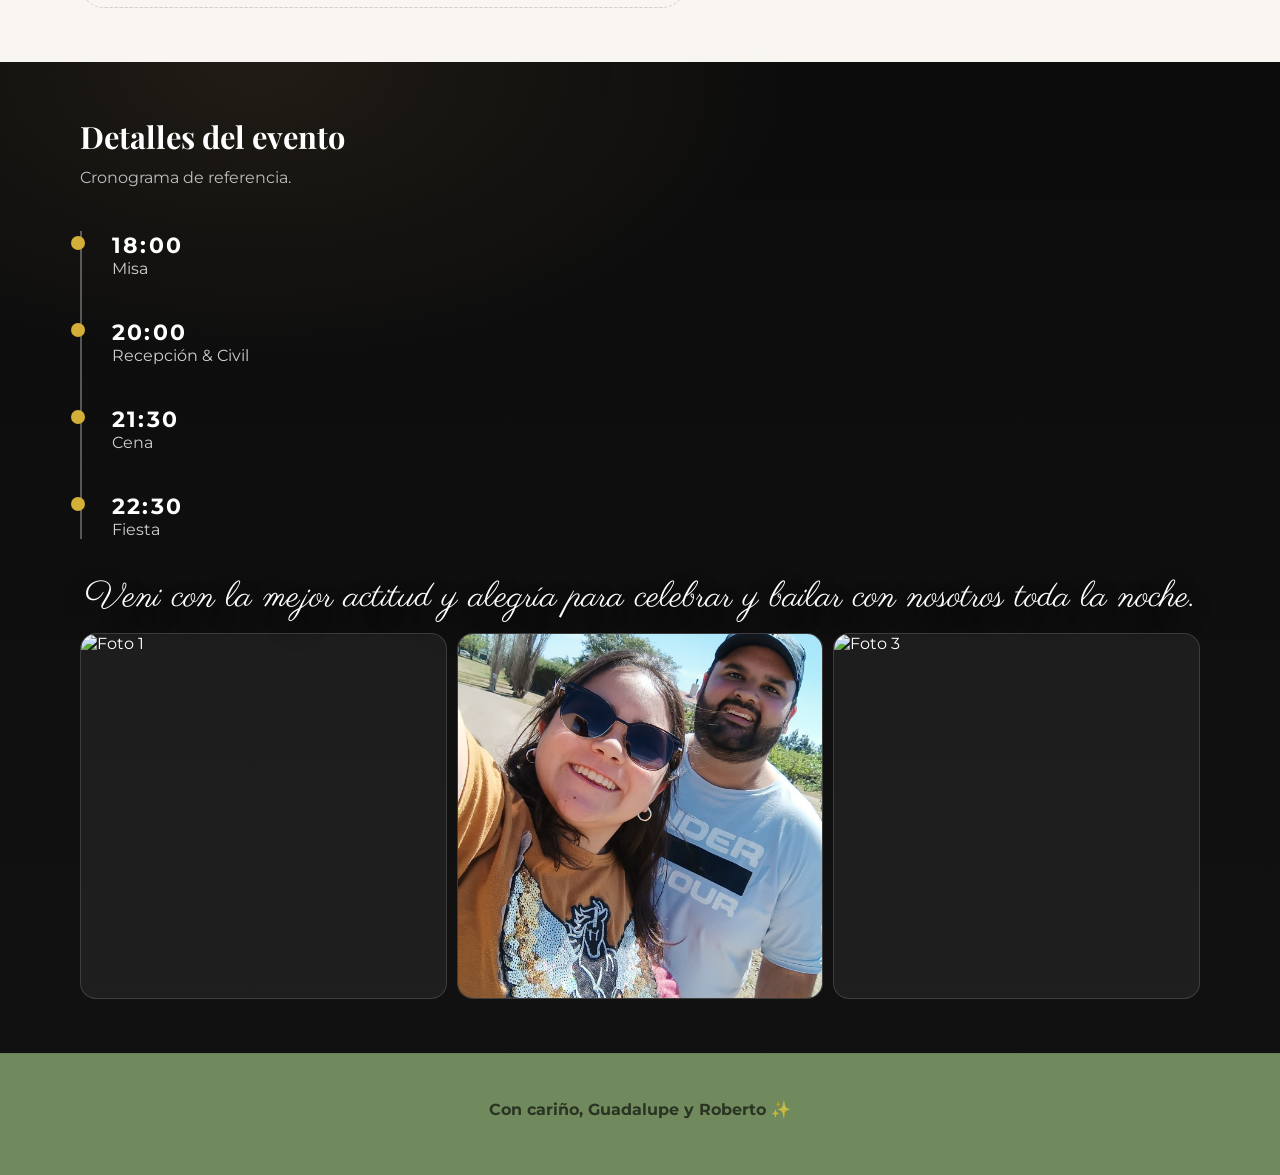
==== commit c5987087: "cambio de guadalupe a guada" ====
--- a/index.html
+++ b/index.html
@@ -4,7 +4,7 @@
 <head>
   <meta charset="UTF-8" />
   <meta name="viewport" content="width=device-width, initial-scale=1.0" />
-  <title>Invitación • Guadalupe y Tato</title>
+  <title>Invitación • Guada y Tato</title>
 
   <!-- Fuentes (Google Fonts) -->
   <link rel="preconnect" href="https://fonts.googleapis.com">
@@ -36,7 +36,7 @@
   <header class="topbar">
     <div class="container topbar__inner">
       <div class="brand">
-        <span>Guadalupe</span>
+        <span>Guada</span>
         <span class="dot">•</span>
         <span>Tato</span>
       </div>
@@ -60,8 +60,8 @@
 
     <div class="container hero__content">
       <h2 class="kicker">• NOS CASAMOS •</h2>
-      <h1 class="title">Guadalupe y Tato</h1>
-      <p class="subtitle">2 de Mayo </p>
+      <h1 class="title">Guada y Tato</h1>
+      <p class="subtitle">2 de Mayo</p>
       <p class="desc">
         Te invitamos a compartir con nosotros uno de los días más importantes de nuestras vidas.
       </p>
@@ -209,7 +209,7 @@
     <div class="container">
       <h2 class=" center h2">Nuestra historia</h2>
       <p class="center lead">
-      Somos Guadalupe y Tato.
+      Somos Guada y Tato.
         Nos conocimos en el año 2016, en Ruca, sin imaginar que aquel encuentro sería el inicio de una historia que hoy, nueve años y medio después, seguimos eligiendo escribir juntos.
             </p>
             <p class="center lead">
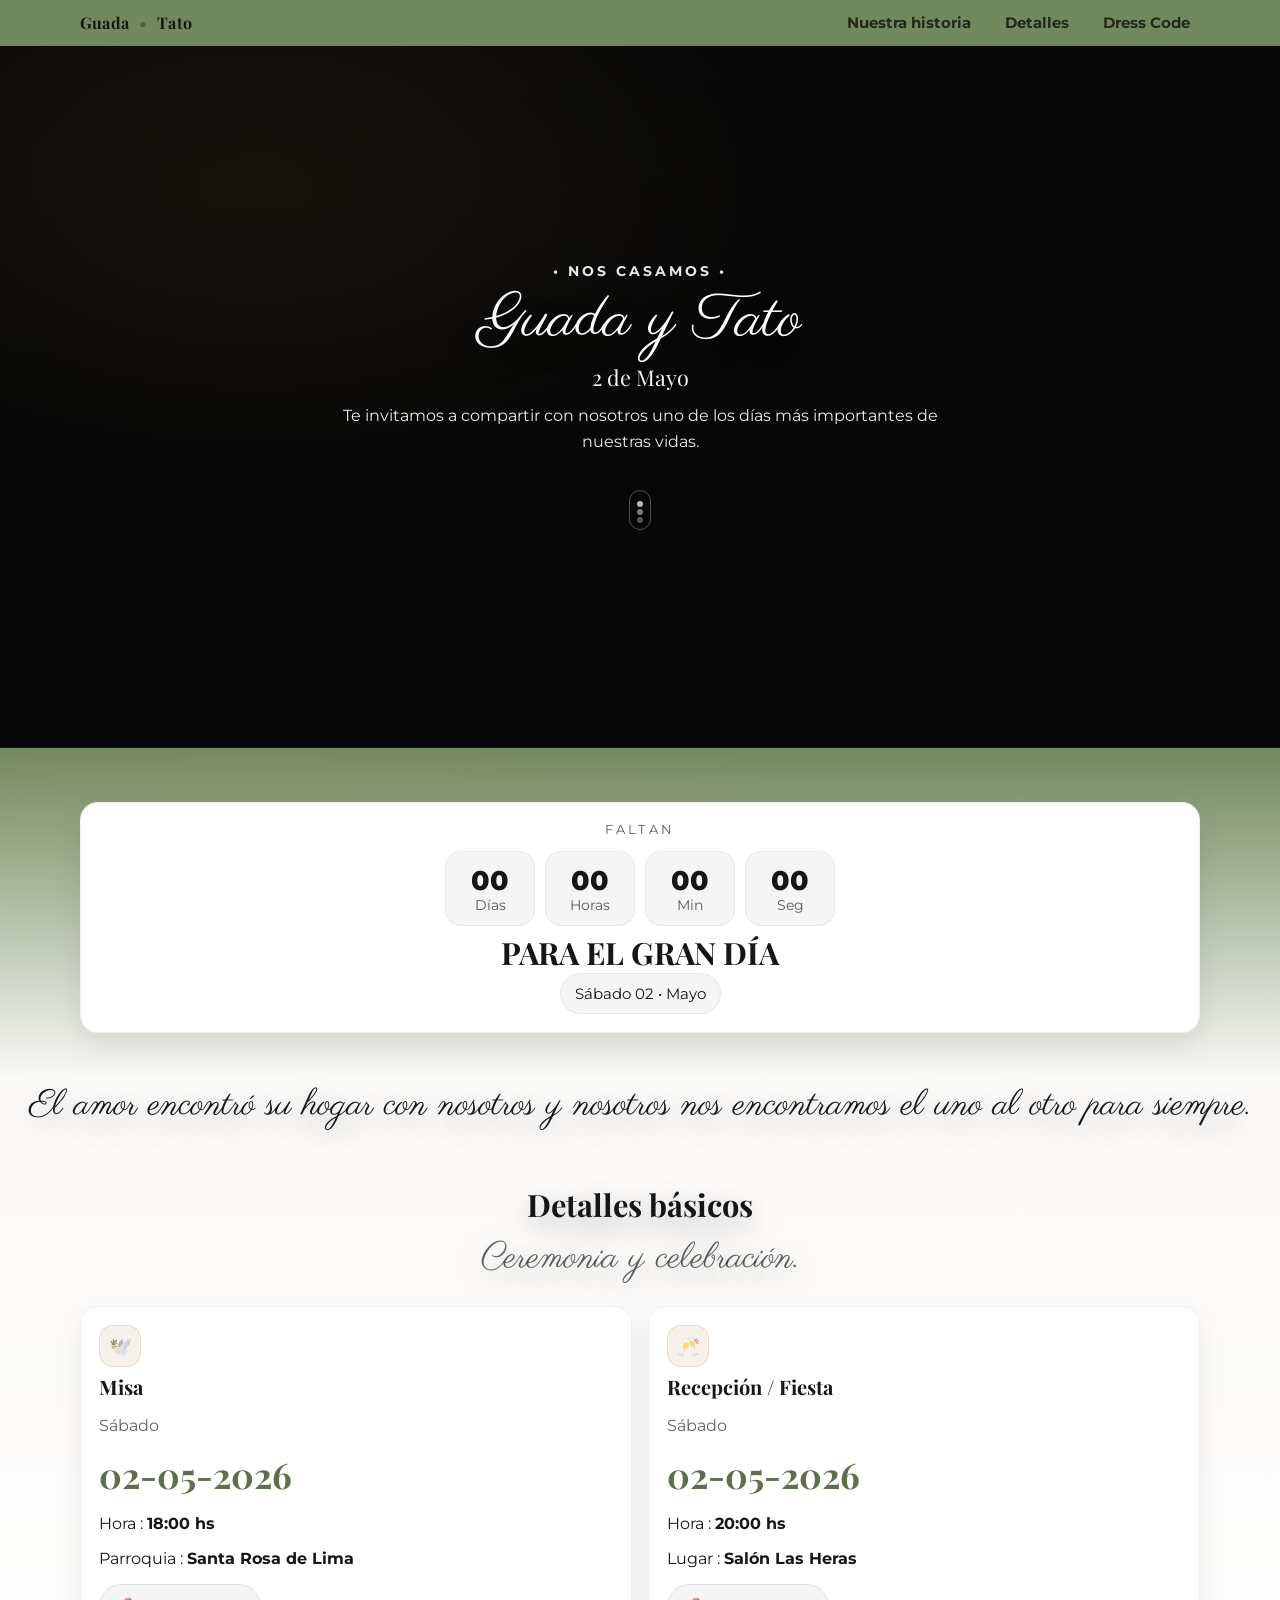
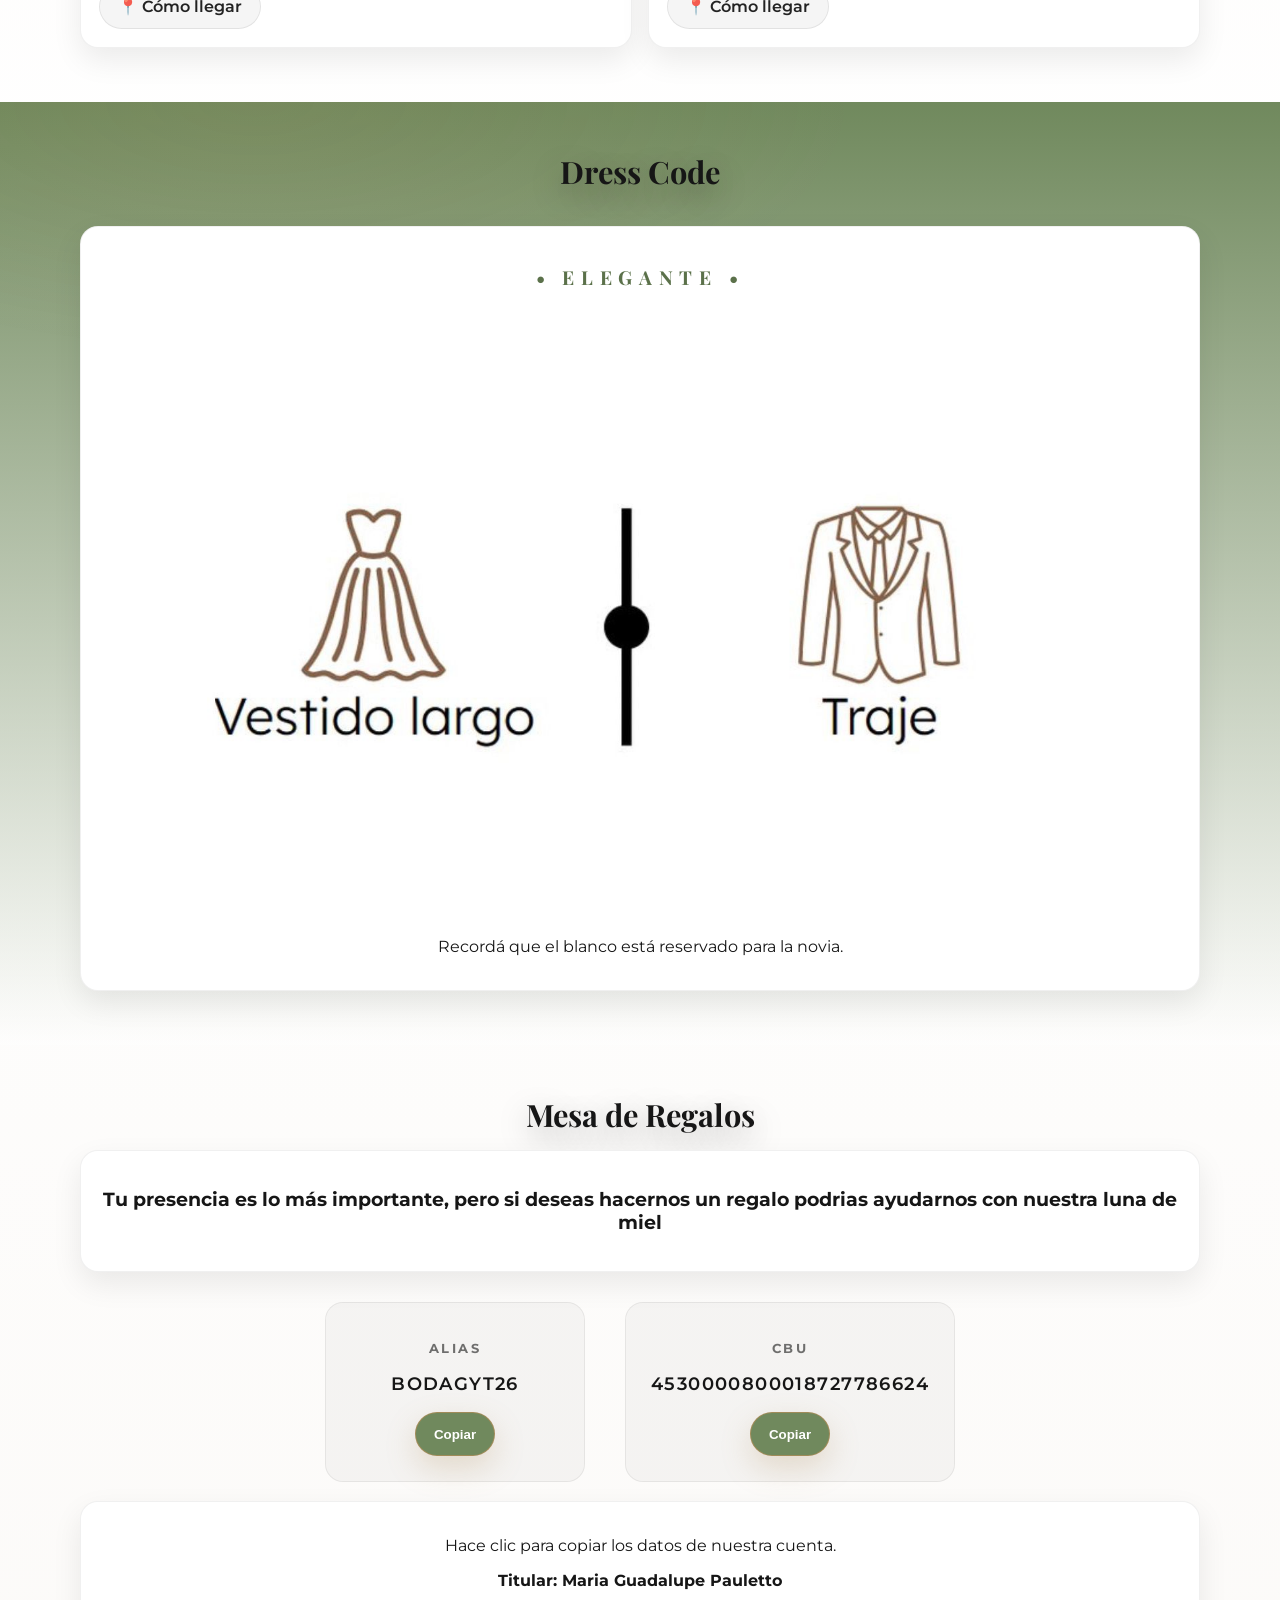
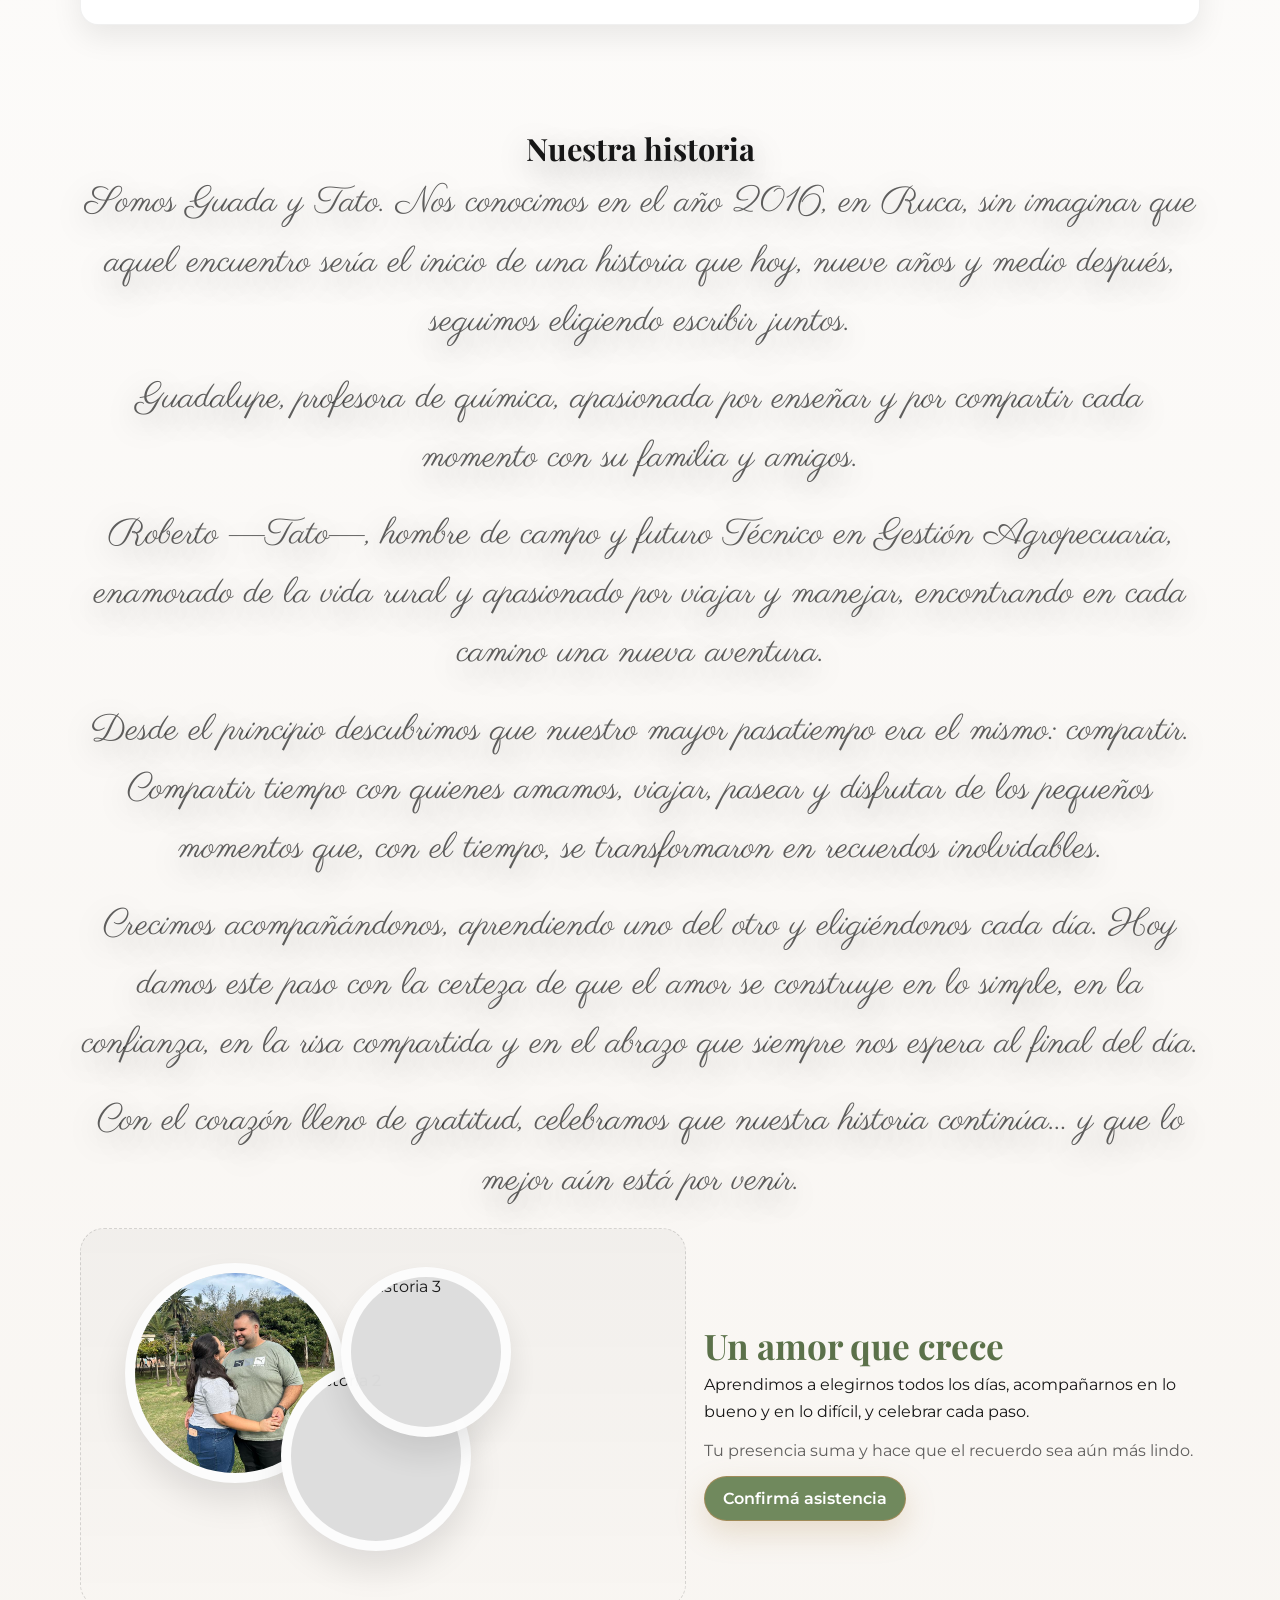
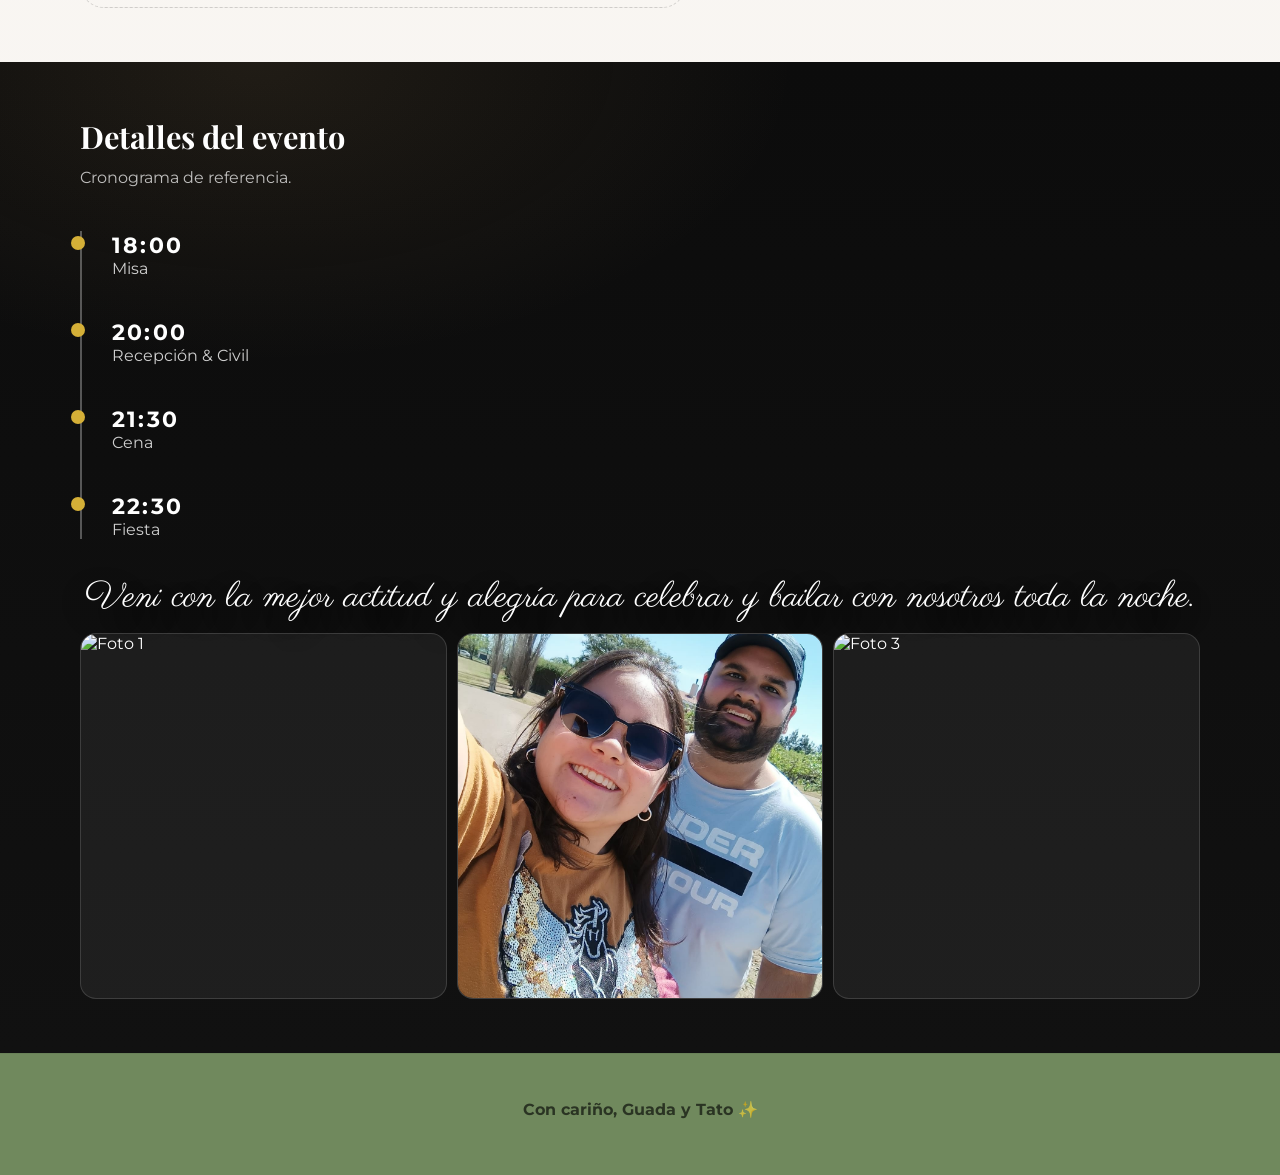
==== commit 204fe74e: "cambios" ====
--- a/index.html
+++ b/index.html
@@ -296,7 +296,7 @@
   <footer class="fondo_verde">
     <div class="container">
       <strong>
-        <p class="muted">Con cariño, Guadalupe y Roberto ✨</p>
+        <p class="muted">Con cariño, Guada y Tato ✨</p>
       </strong>
     </div>
   </footer>
